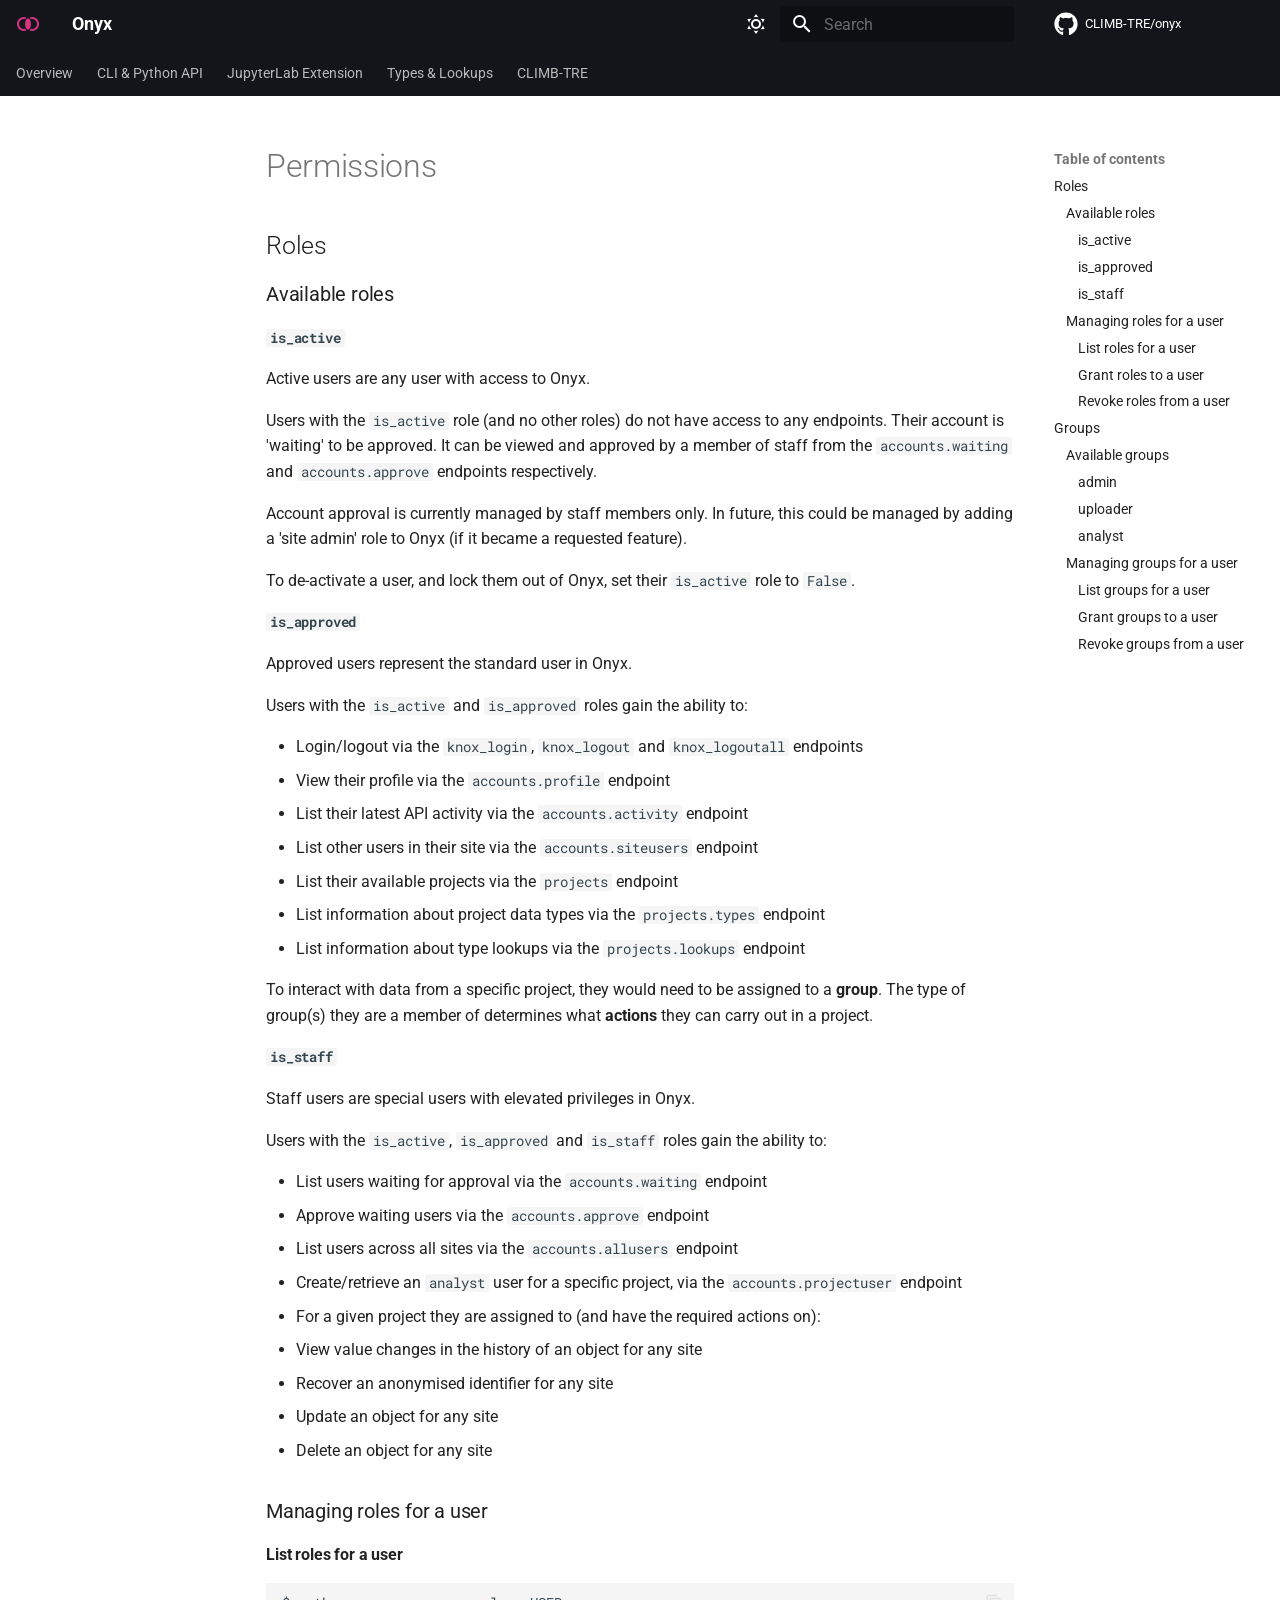
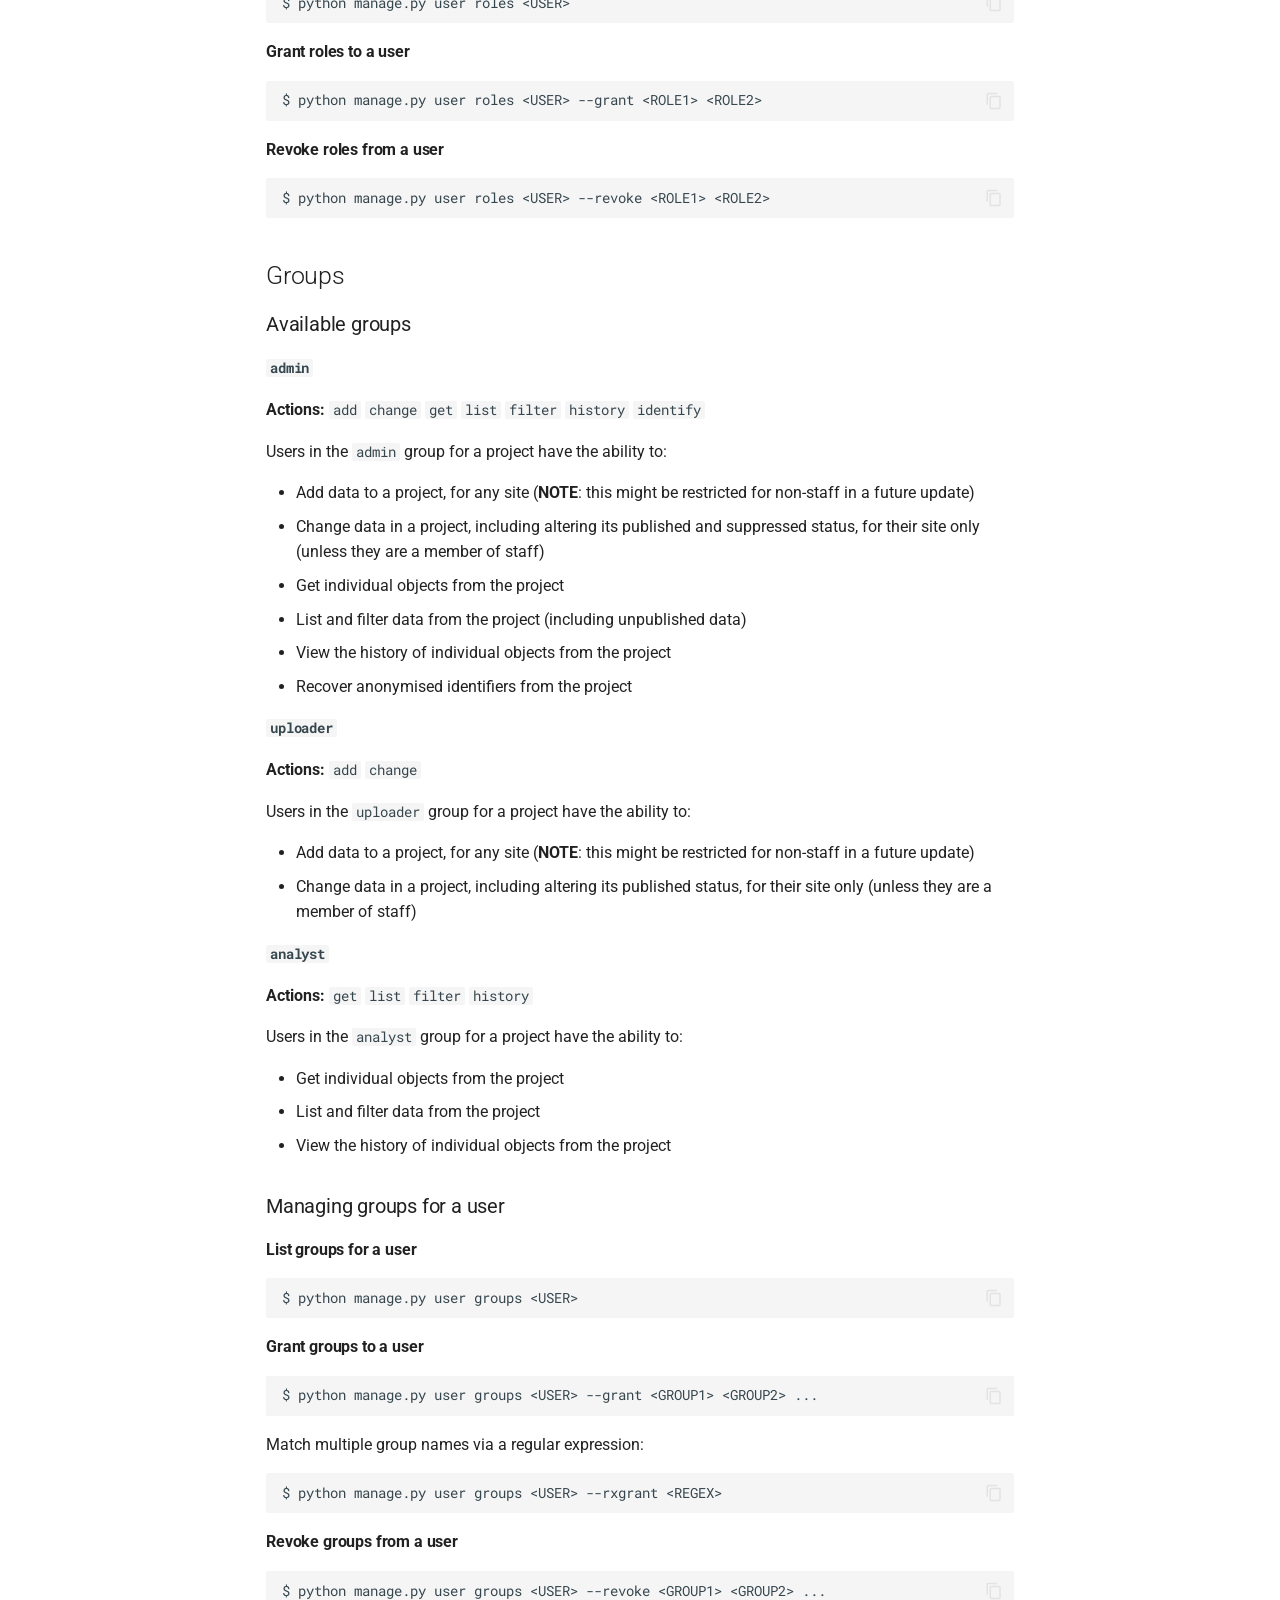
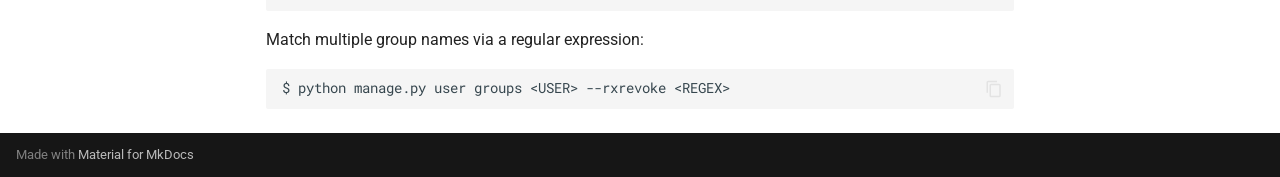
==== backend/permissions/index.html @ cc1f4f0b "Deployed 941fa69 with MkDocs version: 1.6.1" ====
<!doctype html>
<html lang="en" class="no-js">
  <head>
    
      <meta charset="utf-8">
      <meta name="viewport" content="width=device-width,initial-scale=1">
      
      
        <meta name="author" content="CLIMB-TRE">
      
      
        <link rel="canonical" href="https://climb-tre.github.io/onyx/backend/permissions/">
      
      
      
      
      <link rel="icon" href="../../assets/logo.svg">
      <meta name="generator" content="mkdocs-1.6.1, mkdocs-material-9.6.17">
    
    
      
        <title>Permissions - Onyx</title>
      
    
    
      <link rel="stylesheet" href="../../assets/stylesheets/main.7e37652d.min.css">
      
        
        <link rel="stylesheet" href="../../assets/stylesheets/palette.06af60db.min.css">
      
      


    
    
      
    
    
      
        
        
        <link rel="preconnect" href="https://fonts.gstatic.com" crossorigin>
        <link rel="stylesheet" href="https://fonts.googleapis.com/css?family=Roboto:300,300i,400,400i,700,700i%7CRoboto+Mono:400,400i,700,700i&display=fallback">
        <style>:root{--md-text-font:"Roboto";--md-code-font:"Roboto Mono"}</style>
      
    
    
      <link rel="stylesheet" href="../../stylesheets/extra.css">
    
    <script>__md_scope=new URL("../..",location),__md_hash=e=>[...e].reduce(((e,_)=>(e<<5)-e+_.charCodeAt(0)),0),__md_get=(e,_=localStorage,t=__md_scope)=>JSON.parse(_.getItem(t.pathname+"."+e)),__md_set=(e,_,t=localStorage,a=__md_scope)=>{try{t.setItem(a.pathname+"."+e,JSON.stringify(_))}catch(e){}}</script>
    
      

    
    
    
  </head>
  
  
    
    
      
    
    
    
    
    <body dir="ltr" data-md-color-scheme="default" data-md-color-primary="black" data-md-color-accent="custom">
  
    
    <input class="md-toggle" data-md-toggle="drawer" type="checkbox" id="__drawer" autocomplete="off">
    <input class="md-toggle" data-md-toggle="search" type="checkbox" id="__search" autocomplete="off">
    <label class="md-overlay" for="__drawer"></label>
    <div data-md-component="skip">
      
        
        <a href="#permissions" class="md-skip">
          Skip to content
        </a>
      
    </div>
    <div data-md-component="announce">
      
    </div>
    
    
      

<header class="md-header" data-md-component="header">
  <nav class="md-header__inner md-grid" aria-label="Header">
    <a href="../.." title="Onyx" class="md-header__button md-logo" aria-label="Onyx" data-md-component="logo">
      
  <img src="../../assets/logo.svg" alt="logo">

    </a>
    <label class="md-header__button md-icon" for="__drawer">
      
      <svg xmlns="http://www.w3.org/2000/svg" viewBox="0 0 24 24"><path d="M3 6h18v2H3zm0 5h18v2H3zm0 5h18v2H3z"/></svg>
    </label>
    <div class="md-header__title" data-md-component="header-title">
      <div class="md-header__ellipsis">
        <div class="md-header__topic">
          <span class="md-ellipsis">
            Onyx
          </span>
        </div>
        <div class="md-header__topic" data-md-component="header-topic">
          <span class="md-ellipsis">
            
              Permissions
            
          </span>
        </div>
      </div>
    </div>
    
      
        <form class="md-header__option" data-md-component="palette">
  
    
    
    
    <input class="md-option" data-md-color-media="(prefers-color-scheme: light)" data-md-color-scheme="default" data-md-color-primary="black" data-md-color-accent="custom"  aria-label="Switch to dark mode"  type="radio" name="__palette" id="__palette_0">
    
      <label class="md-header__button md-icon" title="Switch to dark mode" for="__palette_1" hidden>
        <svg xmlns="http://www.w3.org/2000/svg" viewBox="0 0 24 24"><path d="M12 7a5 5 0 0 1 5 5 5 5 0 0 1-5 5 5 5 0 0 1-5-5 5 5 0 0 1 5-5m0 2a3 3 0 0 0-3 3 3 3 0 0 0 3 3 3 3 0 0 0 3-3 3 3 0 0 0-3-3m0-7 2.39 3.42C13.65 5.15 12.84 5 12 5s-1.65.15-2.39.42zM3.34 7l4.16-.35A7.2 7.2 0 0 0 5.94 8.5c-.44.74-.69 1.5-.83 2.29zm.02 10 1.76-3.77a7.131 7.131 0 0 0 2.38 4.14zM20.65 7l-1.77 3.79a7.02 7.02 0 0 0-2.38-4.15zm-.01 10-4.14.36c.59-.51 1.12-1.14 1.54-1.86.42-.73.69-1.5.83-2.29zM12 22l-2.41-3.44c.74.27 1.55.44 2.41.44.82 0 1.63-.17 2.37-.44z"/></svg>
      </label>
    
  
    
    
    
    <input class="md-option" data-md-color-media="(prefers-color-scheme: dark)" data-md-color-scheme="slate" data-md-color-primary="black" data-md-color-accent="custom"  aria-label="Switch to light mode"  type="radio" name="__palette" id="__palette_1">
    
      <label class="md-header__button md-icon" title="Switch to light mode" for="__palette_0" hidden>
        <svg xmlns="http://www.w3.org/2000/svg" viewBox="0 0 24 24"><path d="m17.75 4.09-2.53 1.94.91 3.06-2.63-1.81-2.63 1.81.91-3.06-2.53-1.94L12.44 4l1.06-3 1.06 3zm3.5 6.91-1.64 1.25.59 1.98-1.7-1.17-1.7 1.17.59-1.98L15.75 11l2.06-.05L18.5 9l.69 1.95zm-2.28 4.95c.83-.08 1.72 1.1 1.19 1.85-.32.45-.66.87-1.08 1.27C15.17 23 8.84 23 4.94 19.07c-3.91-3.9-3.91-10.24 0-14.14.4-.4.82-.76 1.27-1.08.75-.53 1.93.36 1.85 1.19-.27 2.86.69 5.83 2.89 8.02a9.96 9.96 0 0 0 8.02 2.89m-1.64 2.02a12.08 12.08 0 0 1-7.8-3.47c-2.17-2.19-3.33-5-3.49-7.82-2.81 3.14-2.7 7.96.31 10.98 3.02 3.01 7.84 3.12 10.98.31"/></svg>
      </label>
    
  
</form>
      
    
    
      <script>var palette=__md_get("__palette");if(palette&&palette.color){if("(prefers-color-scheme)"===palette.color.media){var media=matchMedia("(prefers-color-scheme: light)"),input=document.querySelector(media.matches?"[data-md-color-media='(prefers-color-scheme: light)']":"[data-md-color-media='(prefers-color-scheme: dark)']");palette.color.media=input.getAttribute("data-md-color-media"),palette.color.scheme=input.getAttribute("data-md-color-scheme"),palette.color.primary=input.getAttribute("data-md-color-primary"),palette.color.accent=input.getAttribute("data-md-color-accent")}for(var[key,value]of Object.entries(palette.color))document.body.setAttribute("data-md-color-"+key,value)}</script>
    
    
    
      
      
        <label class="md-header__button md-icon" for="__search">
          
          <svg xmlns="http://www.w3.org/2000/svg" viewBox="0 0 24 24"><path d="M9.5 3A6.5 6.5 0 0 1 16 9.5c0 1.61-.59 3.09-1.56 4.23l.27.27h.79l5 5-1.5 1.5-5-5v-.79l-.27-.27A6.52 6.52 0 0 1 9.5 16 6.5 6.5 0 0 1 3 9.5 6.5 6.5 0 0 1 9.5 3m0 2C7 5 5 7 5 9.5S7 14 9.5 14 14 12 14 9.5 12 5 9.5 5"/></svg>
        </label>
        <div class="md-search" data-md-component="search" role="dialog">
  <label class="md-search__overlay" for="__search"></label>
  <div class="md-search__inner" role="search">
    <form class="md-search__form" name="search">
      <input type="text" class="md-search__input" name="query" aria-label="Search" placeholder="Search" autocapitalize="off" autocorrect="off" autocomplete="off" spellcheck="false" data-md-component="search-query" required>
      <label class="md-search__icon md-icon" for="__search">
        
        <svg xmlns="http://www.w3.org/2000/svg" viewBox="0 0 24 24"><path d="M9.5 3A6.5 6.5 0 0 1 16 9.5c0 1.61-.59 3.09-1.56 4.23l.27.27h.79l5 5-1.5 1.5-5-5v-.79l-.27-.27A6.52 6.52 0 0 1 9.5 16 6.5 6.5 0 0 1 3 9.5 6.5 6.5 0 0 1 9.5 3m0 2C7 5 5 7 5 9.5S7 14 9.5 14 14 12 14 9.5 12 5 9.5 5"/></svg>
        
        <svg xmlns="http://www.w3.org/2000/svg" viewBox="0 0 24 24"><path d="M20 11v2H8l5.5 5.5-1.42 1.42L4.16 12l7.92-7.92L13.5 5.5 8 11z"/></svg>
      </label>
      <nav class="md-search__options" aria-label="Search">
        
        <button type="reset" class="md-search__icon md-icon" title="Clear" aria-label="Clear" tabindex="-1">
          
          <svg xmlns="http://www.w3.org/2000/svg" viewBox="0 0 24 24"><path d="M19 6.41 17.59 5 12 10.59 6.41 5 5 6.41 10.59 12 5 17.59 6.41 19 12 13.41 17.59 19 19 17.59 13.41 12z"/></svg>
        </button>
      </nav>
      
    </form>
    <div class="md-search__output">
      <div class="md-search__scrollwrap" tabindex="0" data-md-scrollfix>
        <div class="md-search-result" data-md-component="search-result">
          <div class="md-search-result__meta">
            Initializing search
          </div>
          <ol class="md-search-result__list" role="presentation"></ol>
        </div>
      </div>
    </div>
  </div>
</div>
      
    
    
      <div class="md-header__source">
        <a href="https://github.com/CLIMB-TRE/onyx/" title="Go to repository" class="md-source" data-md-component="source">
  <div class="md-source__icon md-icon">
    
    <svg xmlns="http://www.w3.org/2000/svg" viewBox="0 0 512 512"><!--! Font Awesome Free 7.0.0 by @fontawesome - https://fontawesome.com License - https://fontawesome.com/license/free (Icons: CC BY 4.0, Fonts: SIL OFL 1.1, Code: MIT License) Copyright 2025 Fonticons, Inc.--><path fill="currentColor" d="M173.9 397.4c0 2-2.3 3.6-5.2 3.6-3.3.3-5.6-1.3-5.6-3.6 0-2 2.3-3.6 5.2-3.6 3-.3 5.6 1.3 5.6 3.6m-31.1-4.5c-.7 2 1.3 4.3 4.3 4.9 2.6 1 5.6 0 6.2-2s-1.3-4.3-4.3-5.2c-2.6-.7-5.5.3-6.2 2.3m44.2-1.7c-2.9.7-4.9 2.6-4.6 4.9.3 2 2.9 3.3 5.9 2.6 2.9-.7 4.9-2.6 4.6-4.6-.3-1.9-3-3.2-5.9-2.9M252.8 8C114.1 8 8 113.3 8 252c0 110.9 69.8 205.8 169.5 239.2 12.8 2.3 17.3-5.6 17.3-12.1 0-6.2-.3-40.4-.3-61.4 0 0-70 15-84.7-29.8 0 0-11.4-29.1-27.8-36.6 0 0-22.9-15.7 1.6-15.4 0 0 24.9 2 38.6 25.8 21.9 38.6 58.6 27.5 72.9 20.9 2.3-16 8.8-27.1 16-33.7-55.9-6.2-112.3-14.3-112.3-110.5 0-27.5 7.6-41.3 23.6-58.9-2.6-6.5-11.1-33.3 2.6-67.9 20.9-6.5 69 27 69 27 20-5.6 41.5-8.5 62.8-8.5s42.8 2.9 62.8 8.5c0 0 48.1-33.6 69-27 13.7 34.7 5.2 61.4 2.6 67.9 16 17.7 25.8 31.5 25.8 58.9 0 96.5-58.9 104.2-114.8 110.5 9.2 7.9 17 22.9 17 46.4 0 33.7-.3 75.4-.3 83.6 0 6.5 4.6 14.4 17.3 12.1C436.2 457.8 504 362.9 504 252 504 113.3 391.5 8 252.8 8M105.2 352.9c-1.3 1-1 3.3.7 5.2 1.6 1.6 3.9 2.3 5.2 1 1.3-1 1-3.3-.7-5.2-1.6-1.6-3.9-2.3-5.2-1m-10.8-8.1c-.7 1.3.3 2.9 2.3 3.9 1.6 1 3.6.7 4.3-.7.7-1.3-.3-2.9-2.3-3.9-2-.6-3.6-.3-4.3.7m32.4 35.6c-1.6 1.3-1 4.3 1.3 6.2 2.3 2.3 5.2 2.6 6.5 1 1.3-1.3.7-4.3-1.3-6.2-2.2-2.3-5.2-2.6-6.5-1m-11.4-14.7c-1.6 1-1.6 3.6 0 5.9s4.3 3.3 5.6 2.3c1.6-1.3 1.6-3.9 0-6.2-1.4-2.3-4-3.3-5.6-2"/></svg>
  </div>
  <div class="md-source__repository">
    CLIMB-TRE/onyx
  </div>
</a>
      </div>
    
  </nav>
  
</header>
    
    <div class="md-container" data-md-component="container">
      
      
        
          
            
<nav class="md-tabs" aria-label="Tabs" data-md-component="tabs">
  <div class="md-grid">
    <ul class="md-tabs__list">
      
        
  
  
  
  
    <li class="md-tabs__item">
      <a href="../.." class="md-tabs__link">
        
  
  
    
  
  Overview

      </a>
    </li>
  

      
        
  
  
  
  
    <li class="md-tabs__item">
      <a href="https://climb-tre.github.io/onyx-client/" class="md-tabs__link">
        
  
  
    
  
  CLI & Python API

      </a>
    </li>
  

      
        
  
  
  
  
    <li class="md-tabs__item">
      <a href="https://climb-tre.github.io/onyx-extension/" class="md-tabs__link">
        
  
  
    
  
  JupyterLab Extension

      </a>
    </li>
  

      
        
  
  
  
  
    
    
      <li class="md-tabs__item">
        <a href="../../fields/types/" class="md-tabs__link">
          
  
  
  Types & Lookups

        </a>
      </li>
    
  

      
        
  
  
  
  
    <li class="md-tabs__item">
      <a href="https://climb-tre.github.io" class="md-tabs__link">
        
  
  
    
  
  CLIMB-TRE

      </a>
    </li>
  

      
    </ul>
  </div>
</nav>
          
        
      
      <main class="md-main" data-md-component="main">
        <div class="md-main__inner md-grid">
          
            
              
              <div class="md-sidebar md-sidebar--primary" data-md-component="sidebar" data-md-type="navigation" >
                <div class="md-sidebar__scrollwrap">
                  <div class="md-sidebar__inner">
                    


  


<nav class="md-nav md-nav--primary md-nav--lifted" aria-label="Navigation" data-md-level="0">
  <label class="md-nav__title" for="__drawer">
    <a href="../.." title="Onyx" class="md-nav__button md-logo" aria-label="Onyx" data-md-component="logo">
      
  <img src="../../assets/logo.svg" alt="logo">

    </a>
    Onyx
  </label>
  
    <div class="md-nav__source">
      <a href="https://github.com/CLIMB-TRE/onyx/" title="Go to repository" class="md-source" data-md-component="source">
  <div class="md-source__icon md-icon">
    
    <svg xmlns="http://www.w3.org/2000/svg" viewBox="0 0 512 512"><!--! Font Awesome Free 7.0.0 by @fontawesome - https://fontawesome.com License - https://fontawesome.com/license/free (Icons: CC BY 4.0, Fonts: SIL OFL 1.1, Code: MIT License) Copyright 2025 Fonticons, Inc.--><path fill="currentColor" d="M173.9 397.4c0 2-2.3 3.6-5.2 3.6-3.3.3-5.6-1.3-5.6-3.6 0-2 2.3-3.6 5.2-3.6 3-.3 5.6 1.3 5.6 3.6m-31.1-4.5c-.7 2 1.3 4.3 4.3 4.9 2.6 1 5.6 0 6.2-2s-1.3-4.3-4.3-5.2c-2.6-.7-5.5.3-6.2 2.3m44.2-1.7c-2.9.7-4.9 2.6-4.6 4.9.3 2 2.9 3.3 5.9 2.6 2.9-.7 4.9-2.6 4.6-4.6-.3-1.9-3-3.2-5.9-2.9M252.8 8C114.1 8 8 113.3 8 252c0 110.9 69.8 205.8 169.5 239.2 12.8 2.3 17.3-5.6 17.3-12.1 0-6.2-.3-40.4-.3-61.4 0 0-70 15-84.7-29.8 0 0-11.4-29.1-27.8-36.6 0 0-22.9-15.7 1.6-15.4 0 0 24.9 2 38.6 25.8 21.9 38.6 58.6 27.5 72.9 20.9 2.3-16 8.8-27.1 16-33.7-55.9-6.2-112.3-14.3-112.3-110.5 0-27.5 7.6-41.3 23.6-58.9-2.6-6.5-11.1-33.3 2.6-67.9 20.9-6.5 69 27 69 27 20-5.6 41.5-8.5 62.8-8.5s42.8 2.9 62.8 8.5c0 0 48.1-33.6 69-27 13.7 34.7 5.2 61.4 2.6 67.9 16 17.7 25.8 31.5 25.8 58.9 0 96.5-58.9 104.2-114.8 110.5 9.2 7.9 17 22.9 17 46.4 0 33.7-.3 75.4-.3 83.6 0 6.5 4.6 14.4 17.3 12.1C436.2 457.8 504 362.9 504 252 504 113.3 391.5 8 252.8 8M105.2 352.9c-1.3 1-1 3.3.7 5.2 1.6 1.6 3.9 2.3 5.2 1 1.3-1 1-3.3-.7-5.2-1.6-1.6-3.9-2.3-5.2-1m-10.8-8.1c-.7 1.3.3 2.9 2.3 3.9 1.6 1 3.6.7 4.3-.7.7-1.3-.3-2.9-2.3-3.9-2-.6-3.6-.3-4.3.7m32.4 35.6c-1.6 1.3-1 4.3 1.3 6.2 2.3 2.3 5.2 2.6 6.5 1 1.3-1.3.7-4.3-1.3-6.2-2.2-2.3-5.2-2.6-6.5-1m-11.4-14.7c-1.6 1-1.6 3.6 0 5.9s4.3 3.3 5.6 2.3c1.6-1.3 1.6-3.9 0-6.2-1.4-2.3-4-3.3-5.6-2"/></svg>
  </div>
  <div class="md-source__repository">
    CLIMB-TRE/onyx
  </div>
</a>
    </div>
  
  <ul class="md-nav__list" data-md-scrollfix>
    
      
      
  
  
  
  
    <li class="md-nav__item">
      <a href="../.." class="md-nav__link">
        
  
  
  <span class="md-ellipsis">
    Overview
    
  </span>
  

      </a>
    </li>
  

    
      
      
  
  
  
  
    <li class="md-nav__item">
      <a href="https://climb-tre.github.io/onyx-client/" class="md-nav__link">
        
  
  
  <span class="md-ellipsis">
    CLI & Python API
    
  </span>
  

      </a>
    </li>
  

    
      
      
  
  
  
  
    <li class="md-nav__item">
      <a href="https://climb-tre.github.io/onyx-extension/" class="md-nav__link">
        
  
  
  <span class="md-ellipsis">
    JupyterLab Extension
    
  </span>
  

      </a>
    </li>
  

    
      
      
  
  
  
  
    
    
    
    
      
      
        
      
    
    
    <li class="md-nav__item md-nav__item--nested">
      
        
        
        <input class="md-nav__toggle md-toggle " type="checkbox" id="__nav_4" >
        
          
          <label class="md-nav__link" for="__nav_4" id="__nav_4_label" tabindex="0">
            
  
  
  <span class="md-ellipsis">
    Types & Lookups
    
  </span>
  

            <span class="md-nav__icon md-icon"></span>
          </label>
        
        <nav class="md-nav" data-md-level="1" aria-labelledby="__nav_4_label" aria-expanded="false">
          <label class="md-nav__title" for="__nav_4">
            <span class="md-nav__icon md-icon"></span>
            Types & Lookups
          </label>
          <ul class="md-nav__list" data-md-scrollfix>
            
              
                
  
  
  
  
    <li class="md-nav__item">
      <a href="../../fields/types/" class="md-nav__link">
        
  
  
  <span class="md-ellipsis">
    Types
    
  </span>
  

      </a>
    </li>
  

              
            
              
                
  
  
  
  
    <li class="md-nav__item">
      <a href="../../fields/lookups/" class="md-nav__link">
        
  
  
  <span class="md-ellipsis">
    Lookups
    
  </span>
  

      </a>
    </li>
  

              
            
          </ul>
        </nav>
      
    </li>
  

    
      
      
  
  
  
  
    <li class="md-nav__item">
      <a href="https://climb-tre.github.io" class="md-nav__link">
        
  
  
  <span class="md-ellipsis">
    CLIMB-TRE
    
  </span>
  

      </a>
    </li>
  

    
  </ul>
</nav>
                  </div>
                </div>
              </div>
            
            
              
              <div class="md-sidebar md-sidebar--secondary" data-md-component="sidebar" data-md-type="toc" >
                <div class="md-sidebar__scrollwrap">
                  <div class="md-sidebar__inner">
                    

<nav class="md-nav md-nav--secondary" aria-label="Table of contents">
  
  
  
    
  
  
    <label class="md-nav__title" for="__toc">
      <span class="md-nav__icon md-icon"></span>
      Table of contents
    </label>
    <ul class="md-nav__list" data-md-component="toc" data-md-scrollfix>
      
        <li class="md-nav__item">
  <a href="#roles" class="md-nav__link">
    <span class="md-ellipsis">
      Roles
    </span>
  </a>
  
    <nav class="md-nav" aria-label="Roles">
      <ul class="md-nav__list">
        
          <li class="md-nav__item">
  <a href="#available-roles" class="md-nav__link">
    <span class="md-ellipsis">
      Available roles
    </span>
  </a>
  
    <nav class="md-nav" aria-label="Available roles">
      <ul class="md-nav__list">
        
          <li class="md-nav__item">
  <a href="#is_active" class="md-nav__link">
    <span class="md-ellipsis">
      is_active
    </span>
  </a>
  
</li>
        
          <li class="md-nav__item">
  <a href="#is_approved" class="md-nav__link">
    <span class="md-ellipsis">
      is_approved
    </span>
  </a>
  
</li>
        
          <li class="md-nav__item">
  <a href="#is_staff" class="md-nav__link">
    <span class="md-ellipsis">
      is_staff
    </span>
  </a>
  
</li>
        
      </ul>
    </nav>
  
</li>
        
          <li class="md-nav__item">
  <a href="#managing-roles-for-a-user" class="md-nav__link">
    <span class="md-ellipsis">
      Managing roles for a user
    </span>
  </a>
  
    <nav class="md-nav" aria-label="Managing roles for a user">
      <ul class="md-nav__list">
        
          <li class="md-nav__item">
  <a href="#list-roles-for-a-user" class="md-nav__link">
    <span class="md-ellipsis">
      List roles for a user
    </span>
  </a>
  
</li>
        
          <li class="md-nav__item">
  <a href="#grant-roles-to-a-user" class="md-nav__link">
    <span class="md-ellipsis">
      Grant roles to a user
    </span>
  </a>
  
</li>
        
          <li class="md-nav__item">
  <a href="#revoke-roles-from-a-user" class="md-nav__link">
    <span class="md-ellipsis">
      Revoke roles from a user
    </span>
  </a>
  
</li>
        
      </ul>
    </nav>
  
</li>
        
      </ul>
    </nav>
  
</li>
      
        <li class="md-nav__item">
  <a href="#groups" class="md-nav__link">
    <span class="md-ellipsis">
      Groups
    </span>
  </a>
  
    <nav class="md-nav" aria-label="Groups">
      <ul class="md-nav__list">
        
          <li class="md-nav__item">
  <a href="#available-groups" class="md-nav__link">
    <span class="md-ellipsis">
      Available groups
    </span>
  </a>
  
    <nav class="md-nav" aria-label="Available groups">
      <ul class="md-nav__list">
        
          <li class="md-nav__item">
  <a href="#admin" class="md-nav__link">
    <span class="md-ellipsis">
      admin
    </span>
  </a>
  
</li>
        
          <li class="md-nav__item">
  <a href="#uploader" class="md-nav__link">
    <span class="md-ellipsis">
      uploader
    </span>
  </a>
  
</li>
        
          <li class="md-nav__item">
  <a href="#analyst" class="md-nav__link">
    <span class="md-ellipsis">
      analyst
    </span>
  </a>
  
</li>
        
      </ul>
    </nav>
  
</li>
        
          <li class="md-nav__item">
  <a href="#managing-groups-for-a-user" class="md-nav__link">
    <span class="md-ellipsis">
      Managing groups for a user
    </span>
  </a>
  
    <nav class="md-nav" aria-label="Managing groups for a user">
      <ul class="md-nav__list">
        
          <li class="md-nav__item">
  <a href="#list-groups-for-a-user" class="md-nav__link">
    <span class="md-ellipsis">
      List groups for a user
    </span>
  </a>
  
</li>
        
          <li class="md-nav__item">
  <a href="#grant-groups-to-a-user" class="md-nav__link">
    <span class="md-ellipsis">
      Grant groups to a user
    </span>
  </a>
  
</li>
        
          <li class="md-nav__item">
  <a href="#revoke-groups-from-a-user" class="md-nav__link">
    <span class="md-ellipsis">
      Revoke groups from a user
    </span>
  </a>
  
</li>
        
      </ul>
    </nav>
  
</li>
        
      </ul>
    </nav>
  
</li>
      
    </ul>
  
</nav>
                  </div>
                </div>
              </div>
            
          
          
            <div class="md-content" data-md-component="content">
              <article class="md-content__inner md-typeset">
                
                  


  
  


<h1 id="permissions">Permissions<a class="headerlink" href="#permissions" title="Permanent link">&para;</a></h1>
<h2 id="roles">Roles<a class="headerlink" href="#roles" title="Permanent link">&para;</a></h2>
<h3 id="available-roles">Available roles<a class="headerlink" href="#available-roles" title="Permanent link">&para;</a></h3>
<h4 id="is_active"><code>is_active</code><a class="headerlink" href="#is_active" title="Permanent link">&para;</a></h4>
<p>Active users are any user with access to Onyx.</p>
<p>Users with the <code>is_active</code> role (and no other roles) do not have access to any endpoints. Their account is 'waiting' to be approved. It can be viewed and approved by a member of staff from the <code>accounts.waiting</code> and <code>accounts.approve</code> endpoints respectively.</p>
<p>Account approval is currently managed by staff members only. In future, this could be managed by adding a 'site admin' role to Onyx (if it became a requested feature).</p>
<p>To de-activate a user, and lock them out of Onyx, set their <code>is_active</code> role to <code>False</code>.</p>
<h4 id="is_approved"><code>is_approved</code><a class="headerlink" href="#is_approved" title="Permanent link">&para;</a></h4>
<p>Approved users represent the standard user in Onyx.</p>
<p>Users with the <code>is_active</code> and <code>is_approved</code> roles gain the ability to:</p>
<ul>
<li>Login/logout via the <code>knox_login</code>, <code>knox_logout</code> and <code>knox_logoutall</code> endpoints</li>
<li>View their profile via the <code>accounts.profile</code> endpoint</li>
<li>List their latest API activity via the <code>accounts.activity</code> endpoint</li>
<li>List other users in their site via the <code>accounts.siteusers</code> endpoint</li>
<li>List their available projects via the <code>projects</code> endpoint</li>
<li>List information about project data types via the <code>projects.types</code> endpoint</li>
<li>List information about type lookups via the <code>projects.lookups</code> endpoint</li>
</ul>
<p>To interact with data from a specific project, they would need to be assigned to a <strong>group</strong>. The type of group(s) they are a member of determines what <strong>actions</strong> they can carry out in a project.</p>
<h4 id="is_staff"><code>is_staff</code><a class="headerlink" href="#is_staff" title="Permanent link">&para;</a></h4>
<p>Staff users are special users with elevated privileges in Onyx.</p>
<p>Users with the <code>is_active</code>, <code>is_approved</code> and <code>is_staff</code> roles gain the ability to:</p>
<ul>
<li>List users waiting for approval via the <code>accounts.waiting</code> endpoint</li>
<li>Approve waiting users via the <code>accounts.approve</code> endpoint</li>
<li>List users across all sites via the <code>accounts.allusers</code> endpoint</li>
<li>Create/retrieve an <code>analyst</code> user for a specific project, via the <code>accounts.projectuser</code> endpoint</li>
<li>For a given project they are assigned to (and have the required actions on):</li>
<li>View value changes in the history of an object for any site</li>
<li>Recover an anonymised identifier for any site</li>
<li>Update an object for any site</li>
<li>Delete an object for any site</li>
</ul>
<h3 id="managing-roles-for-a-user">Managing roles for a user<a class="headerlink" href="#managing-roles-for-a-user" title="Permanent link">&para;</a></h3>
<h4 id="list-roles-for-a-user">List roles for a user<a class="headerlink" href="#list-roles-for-a-user" title="Permanent link">&para;</a></h4>
<div class="language-text highlight"><pre><span></span><code><span id="__span-0-1"><a id="__codelineno-0-1" name="__codelineno-0-1" href="#__codelineno-0-1"></a>$ python manage.py user roles &lt;USER&gt;
</span></code></pre></div>
<h4 id="grant-roles-to-a-user">Grant roles to a user<a class="headerlink" href="#grant-roles-to-a-user" title="Permanent link">&para;</a></h4>
<div class="language-text highlight"><pre><span></span><code><span id="__span-1-1"><a id="__codelineno-1-1" name="__codelineno-1-1" href="#__codelineno-1-1"></a>$ python manage.py user roles &lt;USER&gt; --grant &lt;ROLE1&gt; &lt;ROLE2&gt;
</span></code></pre></div>
<h4 id="revoke-roles-from-a-user">Revoke roles from a user<a class="headerlink" href="#revoke-roles-from-a-user" title="Permanent link">&para;</a></h4>
<div class="language-text highlight"><pre><span></span><code><span id="__span-2-1"><a id="__codelineno-2-1" name="__codelineno-2-1" href="#__codelineno-2-1"></a>$ python manage.py user roles &lt;USER&gt; --revoke &lt;ROLE1&gt; &lt;ROLE2&gt;
</span></code></pre></div>
<h2 id="groups">Groups<a class="headerlink" href="#groups" title="Permanent link">&para;</a></h2>
<h3 id="available-groups">Available groups<a class="headerlink" href="#available-groups" title="Permanent link">&para;</a></h3>
<h4 id="admin"><code>admin</code><a class="headerlink" href="#admin" title="Permanent link">&para;</a></h4>
<p><strong>Actions:</strong> <code>add</code> <code>change</code> <code>get</code> <code>list</code> <code>filter</code> <code>history</code> <code>identify</code></p>
<p>Users in the <code>admin</code> group for a project have the ability to:</p>
<ul>
<li>Add data to a project, for any site (<strong>NOTE</strong>: this might be restricted for non-staff in a future update)</li>
<li>Change data in a project, including altering its published and suppressed status, for their site only (unless they are a member of staff)</li>
<li>Get individual objects from the project</li>
<li>List and filter data from the project (including unpublished data)</li>
<li>View the history of individual objects from the project</li>
<li>Recover anonymised identifiers from the project</li>
</ul>
<h4 id="uploader"><code>uploader</code><a class="headerlink" href="#uploader" title="Permanent link">&para;</a></h4>
<p><strong>Actions:</strong> <code>add</code> <code>change</code></p>
<p>Users in the <code>uploader</code> group for a project have the ability to:</p>
<ul>
<li>Add data to a project, for any site (<strong>NOTE</strong>: this might be restricted for non-staff in a future update)</li>
<li>Change data in a project, including altering its published status, for their site only (unless they are a member of staff)</li>
</ul>
<h4 id="analyst"><code>analyst</code><a class="headerlink" href="#analyst" title="Permanent link">&para;</a></h4>
<p><strong>Actions:</strong> <code>get</code> <code>list</code> <code>filter</code> <code>history</code></p>
<p>Users in the <code>analyst</code> group for a project have the ability to:</p>
<ul>
<li>Get individual objects from the project</li>
<li>List and filter data from the project</li>
<li>View the history of individual objects from the project</li>
</ul>
<h3 id="managing-groups-for-a-user">Managing groups for a user<a class="headerlink" href="#managing-groups-for-a-user" title="Permanent link">&para;</a></h3>
<h4 id="list-groups-for-a-user">List groups for a user<a class="headerlink" href="#list-groups-for-a-user" title="Permanent link">&para;</a></h4>
<div class="language-text highlight"><pre><span></span><code><span id="__span-3-1"><a id="__codelineno-3-1" name="__codelineno-3-1" href="#__codelineno-3-1"></a>$ python manage.py user groups &lt;USER&gt;
</span></code></pre></div>
<h4 id="grant-groups-to-a-user">Grant groups to a user<a class="headerlink" href="#grant-groups-to-a-user" title="Permanent link">&para;</a></h4>
<div class="language-text highlight"><pre><span></span><code><span id="__span-4-1"><a id="__codelineno-4-1" name="__codelineno-4-1" href="#__codelineno-4-1"></a>$ python manage.py user groups &lt;USER&gt; --grant &lt;GROUP1&gt; &lt;GROUP2&gt; ...
</span></code></pre></div>
<p>Match multiple group names via a regular expression:</p>
<div class="language-text highlight"><pre><span></span><code><span id="__span-5-1"><a id="__codelineno-5-1" name="__codelineno-5-1" href="#__codelineno-5-1"></a>$ python manage.py user groups &lt;USER&gt; --rxgrant &lt;REGEX&gt;
</span></code></pre></div>
<h4 id="revoke-groups-from-a-user">Revoke groups from a user<a class="headerlink" href="#revoke-groups-from-a-user" title="Permanent link">&para;</a></h4>
<div class="language-text highlight"><pre><span></span><code><span id="__span-6-1"><a id="__codelineno-6-1" name="__codelineno-6-1" href="#__codelineno-6-1"></a>$ python manage.py user groups &lt;USER&gt; --revoke &lt;GROUP1&gt; &lt;GROUP2&gt; ...
</span></code></pre></div>
<p>Match multiple group names via a regular expression:</p>
<div class="language-text highlight"><pre><span></span><code><span id="__span-7-1"><a id="__codelineno-7-1" name="__codelineno-7-1" href="#__codelineno-7-1"></a>$ python manage.py user groups &lt;USER&gt; --rxrevoke &lt;REGEX&gt;
</span></code></pre></div>












                
              </article>
            </div>
          
          
<script>var target=document.getElementById(location.hash.slice(1));target&&target.name&&(target.checked=target.name.startsWith("__tabbed_"))</script>
        </div>
        
          <button type="button" class="md-top md-icon" data-md-component="top" hidden>
  
  <svg xmlns="http://www.w3.org/2000/svg" viewBox="0 0 24 24"><path d="M13 20h-2V8l-5.5 5.5-1.42-1.42L12 4.16l7.92 7.92-1.42 1.42L13 8z"/></svg>
  Back to top
</button>
        
      </main>
      
        <footer class="md-footer">
  
    
  
  <div class="md-footer-meta md-typeset">
    <div class="md-footer-meta__inner md-grid">
      <div class="md-copyright">
  
  
    Made with
    <a href="https://squidfunk.github.io/mkdocs-material/" target="_blank" rel="noopener">
      Material for MkDocs
    </a>
  
</div>
      
    </div>
  </div>
</footer>
      
    </div>
    <div class="md-dialog" data-md-component="dialog">
      <div class="md-dialog__inner md-typeset"></div>
    </div>
    
    
    
      
      <script id="__config" type="application/json">{"base": "../..", "features": ["navigation.tabs", "navigation.top", "navigation.sections", "navigation.footer", "content.code.copy"], "search": "../../assets/javascripts/workers/search.973d3a69.min.js", "tags": null, "translations": {"clipboard.copied": "Copied to clipboard", "clipboard.copy": "Copy to clipboard", "search.result.more.one": "1 more on this page", "search.result.more.other": "# more on this page", "search.result.none": "No matching documents", "search.result.one": "1 matching document", "search.result.other": "# matching documents", "search.result.placeholder": "Type to start searching", "search.result.term.missing": "Missing", "select.version": "Select version"}, "version": null}</script>
    
    
      <script src="../../assets/javascripts/bundle.92b07e13.min.js"></script>
      
    
  </body>
</html>
---- assets/stylesheets/main.7e37652d.min.css ----
@charset "UTF-8";html{-webkit-text-size-adjust:none;-moz-text-size-adjust:none;text-size-adjust:none;box-sizing:border-box}*,:after,:before{box-sizing:inherit}@media (prefers-reduced-motion){*,:after,:before{transition:none!important}}body{margin:0}a,button,input,label{-webkit-tap-highlight-color:transparent}a{color:inherit;text-decoration:none}hr{border:0;box-sizing:initial;display:block;height:.05rem;overflow:visible;padding:0}small{font-size:80%}sub,sup{line-height:1em}img{border-style:none}table{border-collapse:initial;border-spacing:0}td,th{font-weight:400;vertical-align:top}button{background:#0000;border:0;font-family:inherit;font-size:inherit;margin:0;padding:0}input{border:0;outline:none}:root{--md-primary-fg-color:#4051b5;--md-primary-fg-color--light:#5d6cc0;--md-primary-fg-color--dark:#303fa1;--md-primary-bg-color:#fff;--md-primary-bg-color--light:#ffffffb3;--md-accent-fg-color:#526cfe;--md-accent-fg-color--transparent:#526cfe1a;--md-accent-bg-color:#fff;--md-accent-bg-color--light:#ffffffb3}[data-md-color-scheme=default]{color-scheme:light}[data-md-color-scheme=default] img[src$="#gh-dark-mode-only"],[data-md-color-scheme=default] img[src$="#only-dark"]{display:none}:root,[data-md-color-scheme=default]{--md-hue:225deg;--md-default-fg-color:#000000de;--md-default-fg-color--light:#0000008a;--md-default-fg-color--lighter:#00000052;--md-default-fg-color--lightest:#00000012;--md-default-bg-color:#fff;--md-default-bg-color--light:#ffffffb3;--md-default-bg-color--lighter:#ffffff4d;--md-default-bg-color--lightest:#ffffff1f;--md-code-fg-color:#36464e;--md-code-bg-color:#f5f5f5;--md-code-hl-color:#4287ff;--md-code-hl-color--light:#4287ff1a;--md-code-hl-number-color:#d52a2a;--md-code-hl-special-color:#db1457;--md-code-hl-function-color:#a846b9;--md-code-hl-constant-color:#6e59d9;--md-code-hl-keyword-color:#3f6ec6;--md-code-hl-string-color:#1c7d4d;--md-code-hl-name-color:var(--md-code-fg-color);--md-code-hl-operator-color:var(--md-default-fg-color--light);--md-code-hl-punctuation-color:var(--md-default-fg-color--light);--md-code-hl-comment-color:var(--md-default-fg-color--light);--md-code-hl-generic-color:var(--md-default-fg-color--light);--md-code-hl-variable-color:var(--md-default-fg-color--light);--md-typeset-color:var(--md-default-fg-color);--md-typeset-a-color:var(--md-primary-fg-color);--md-typeset-del-color:#f5503d26;--md-typeset-ins-color:#0bd57026;--md-typeset-kbd-color:#fafafa;--md-typeset-kbd-accent-color:#fff;--md-typeset-kbd-border-color:#b8b8b8;--md-typeset-mark-color:#ffff0080;--md-typeset-table-color:#0000001f;--md-typeset-table-color--light:rgba(0,0,0,.035);--md-admonition-fg-color:var(--md-default-fg-color);--md-admonition-bg-color:var(--md-default-bg-color);--md-warning-fg-color:#000000de;--md-warning-bg-color:#ff9;--md-footer-fg-color:#fff;--md-footer-fg-color--light:#ffffffb3;--md-footer-fg-color--lighter:#ffffff73;--md-footer-bg-color:#000000de;--md-footer-bg-color--dark:#00000052;--md-shadow-z1:0 0.2rem 0.5rem #0000000d,0 0 0.05rem #0000001a;--md-shadow-z2:0 0.2rem 0.5rem #0000001a,0 0 0.05rem #00000040;--md-shadow-z3:0 0.2rem 0.5rem #0003,0 0 0.05rem #00000059}.md-icon svg{fill:currentcolor;display:block;height:1.2rem;width:1.2rem}body{-webkit-font-smoothing:antialiased;-moz-osx-font-smoothing:grayscale;--md-text-font-family:var(--md-text-font,_),-apple-system,BlinkMacSystemFont,Helvetica,Arial,sans-serif;--md-code-font-family:var(--md-code-font,_),SFMono-Regular,Consolas,Menlo,monospace}aside,body,input{font-feature-settings:"kern","liga";color:var(--md-typeset-color);font-family:var(--md-text-font-family)}code,kbd,pre{font-feature-settings:"kern";font-family:var(--md-code-font-family)}:root{--md-typeset-table-sort-icon:url('data:image/svg+xml;charset=utf-8,<svg xmlns="http://www.w3.org/2000/svg" viewBox="0 0 24 24"><path d="m18 21-4-4h3V7h-3l4-4 4 4h-3v10h3M2 19v-2h10v2M2 13v-2h7v2M2 7V5h4v2z"/></svg>');--md-typeset-table-sort-icon--asc:url('data:image/svg+xml;charset=utf-8,<svg xmlns="http://www.w3.org/2000/svg" viewBox="0 0 24 24"><path d="M19 17h3l-4 4-4-4h3V3h2M2 17h10v2H2M6 5v2H2V5m0 6h7v2H2z"/></svg>');--md-typeset-table-sort-icon--desc:url('data:image/svg+xml;charset=utf-8,<svg xmlns="http://www.w3.org/2000/svg" viewBox="0 0 24 24"><path d="M19 7h3l-4-4-4 4h3v14h2M2 17h10v2H2M6 5v2H2V5m0 6h7v2H2z"/></svg>')}.md-typeset{-webkit-print-color-adjust:exact;color-adjust:exact;font-size:.8rem;line-height:1.6;overflow-wrap:break-word}@media print{.md-typeset{font-size:.68rem}}.md-typeset blockquote,.md-typeset dl,.md-typeset figure,.md-typeset ol,.md-typeset pre,.md-typeset ul{margin-bottom:1em;margin-top:1em}.md-typeset h1{color:var(--md-default-fg-color--light);font-size:2em;line-height:1.3;margin:0 0 1.25em}.md-typeset h1,.md-typeset h2{font-weight:300;letter-spacing:-.01em}.md-typeset h2{font-size:1.5625em;line-height:1.4;margin:1.6em 0 .64em}.md-typeset h3{font-size:1.25em;font-weight:400;letter-spacing:-.01em;line-height:1.5;margin:1.6em 0 .8em}.md-typeset h2+h3{margin-top:.8em}.md-typeset h4{font-weight:700;letter-spacing:-.01em;margin:1em 0}.md-typeset h5,.md-typeset h6{color:var(--md-default-fg-color--light);font-size:.8em;font-weight:700;letter-spacing:-.01em;margin:1.25em 0}.md-typeset h5{text-transform:uppercase}.md-typeset h5 code{text-transform:none}.md-typeset hr{border-bottom:.05rem solid var(--md-default-fg-color--lightest);display:flow-root;margin:1.5em 0}.md-typeset a{color:var(--md-typeset-a-color);word-break:break-word}.md-typeset a,.md-typeset a:before{transition:color 125ms}.md-typeset a:focus,.md-typeset a:hover{color:var(--md-accent-fg-color)}.md-typeset a:focus code,.md-typeset a:hover code{background-color:var(--md-accent-fg-color--transparent)}.md-typeset a code{color:currentcolor;transition:background-color 125ms}.md-typeset a.focus-visible{outline-color:var(--md-accent-fg-color);outline-offset:.2rem}.md-typeset code,.md-typeset kbd,.md-typeset pre{color:var(--md-code-fg-color);direction:ltr;font-variant-ligatures:none}@media print{.md-typeset code,.md-typeset kbd,.md-typeset pre{white-space:pre-wrap}}.md-typeset code{background-color:var(--md-code-bg-color);border-radius:.1rem;-webkit-box-decoration-break:clone;box-decoration-break:clone;font-size:.85em;padding:0 .2941176471em;word-break:break-word}.md-typeset code:not(.focus-visible){-webkit-tap-highlight-color:transparent;outline:none}.md-typeset pre{display:flow-root;line-height:1.4;position:relative}.md-typeset pre>code{-webkit-box-decoration-break:slice;box-decoration-break:slice;box-shadow:none;display:block;margin:0;outline-color:var(--md-accent-fg-color);overflow:auto;padding:.7720588235em 1.1764705882em;scrollbar-color:var(--md-default-fg-color--lighter) #0000;scrollbar-width:thin;touch-action:auto;word-break:normal}.md-typeset pre>code:hover{scrollbar-color:var(--md-accent-fg-color) #0000}.md-typeset pre>code::-webkit-scrollbar{height:.2rem;width:.2rem}.md-typeset pre>code::-webkit-scrollbar-thumb{background-color:var(--md-default-fg-color--lighter)}.md-typeset pre>code::-webkit-scrollbar-thumb:hover{background-color:var(--md-accent-fg-color)}.md-typeset kbd{background-color:var(--md-typeset-kbd-color);border-radius:.1rem;box-shadow:0 .1rem 0 .05rem var(--md-typeset-kbd-border-color),0 .1rem 0 var(--md-typeset-kbd-border-color),0 -.1rem .2rem var(--md-typeset-kbd-accent-color) inset;color:var(--md-default-fg-color);display:inline-block;font-size:.75em;padding:0 .6666666667em;vertical-align:text-top;word-break:break-word}.md-typeset mark{background-color:var(--md-typeset-mark-color);-webkit-box-decoration-break:clone;box-decoration-break:clone;color:inherit;word-break:break-word}.md-typeset abbr{border-bottom:.05rem dotted var(--md-default-fg-color--light);cursor:help;text-decoration:none}.md-typeset small{opacity:.75}[dir=ltr] .md-typeset sub,[dir=ltr] .md-typeset sup{margin-left:.078125em}[dir=rtl] .md-typeset sub,[dir=rtl] .md-typeset sup{margin-right:.078125em}[dir=ltr] .md-typeset blockquote{padding-left:.6rem}[dir=rtl] .md-typeset blockquote{padding-right:.6rem}[dir=ltr] .md-typeset blockquote{border-left:.2rem solid var(--md-default-fg-color--lighter)}[dir=rtl] .md-typeset blockquote{border-right:.2rem solid var(--md-default-fg-color--lighter)}.md-typeset blockquote{color:var(--md-default-fg-color--light);margin-left:0;margin-right:0}.md-typeset ul{list-style-type:disc}.md-typeset ul[type]{list-style-type:revert-layer}[dir=ltr] .md-typeset ol,[dir=ltr] .md-typeset ul{margin-left:.625em}[dir=rtl] .md-typeset ol,[dir=rtl] .md-typeset ul{margin-right:.625em}.md-typeset ol,.md-typeset ul{padding:0}.md-typeset ol:not([hidden]),.md-typeset ul:not([hidden]){display:flow-root}.md-typeset ol ol,.md-typeset ul ol{list-style-type:lower-alpha}.md-typeset ol ol ol,.md-typeset ul ol ol{list-style-type:lower-roman}.md-typeset ol ol ol ol,.md-typeset ul ol ol ol{list-style-type:upper-alpha}.md-typeset ol ol ol ol ol,.md-typeset ul ol ol ol ol{list-style-type:upper-roman}.md-typeset ol[type],.md-typeset ul[type]{list-style-type:revert-layer}[dir=ltr] .md-typeset ol li,[dir=ltr] .md-typeset ul li{margin-left:1.25em}[dir=rtl] .md-typeset ol li,[dir=rtl] .md-typeset ul li{margin-right:1.25em}.md-typeset ol li,.md-typeset ul li{margin-bottom:.5em}.md-typeset ol li blockquote,.md-typeset ol li p,.md-typeset ul li blockquote,.md-typeset ul li p{margin:.5em 0}.md-typeset ol li:last-child,.md-typeset ul li:last-child{margin-bottom:0}[dir=ltr] .md-typeset ol li ol,[dir=ltr] .md-typeset ol li ul,[dir=ltr] .md-typeset ul li ol,[dir=ltr] .md-typeset ul li ul{margin-left:.625em}[dir=rtl] .md-typeset ol li ol,[dir=rtl] .md-typeset ol li ul,[dir=rtl] .md-typeset ul li ol,[dir=rtl] .md-typeset ul li ul{margin-right:.625em}.md-typeset ol li ol,.md-typeset ol li ul,.md-typeset ul li ol,.md-typeset ul li ul{margin-bottom:.5em;margin-top:.5em}[dir=ltr] .md-typeset dd{margin-left:1.875em}[dir=rtl] .md-typeset dd{margin-right:1.875em}.md-typeset dd{margin-bottom:1.5em;margin-top:1em}.md-typeset img,.md-typeset svg,.md-typeset video{height:auto;max-width:100%}.md-typeset img[align=left]{margin:1em 1em 1em 0}.md-typeset img[align=right]{margin:1em 0 1em 1em}.md-typeset img[align]:only-child{margin-top:0}.md-typeset figure{display:flow-root;margin:1em auto;max-width:100%;text-align:center;width:-moz-fit-content;width:fit-content}.md-typeset figure img{display:block;margin:0 auto}.md-typeset figcaption{font-style:italic;margin:1em auto;max-width:24rem}.md-typeset iframe{max-width:100%}.md-typeset table:not([class]){background-color:var(--md-default-bg-color);border:.05rem solid var(--md-typeset-table-color);border-radius:.1rem;display:inline-block;font-size:.64rem;max-width:100%;overflow:auto;touch-action:auto}@media print{.md-typeset table:not([class]){display:table}}.md-typeset table:not([class])+*{margin-top:1.5em}.md-typeset table:not([class]) td>:first-child,.md-typeset table:not([class]) th>:first-child{margin-top:0}.md-typeset table:not([class]) td>:last-child,.md-typeset table:not([class]) th>:last-child{margin-bottom:0}.md-typeset table:not([class]) td:not([align]),.md-typeset table:not([class]) th:not([align]){text-align:left}[dir=rtl] .md-typeset table:not([class]) td:not([align]),[dir=rtl] .md-typeset table:not([class]) th:not([align]){text-align:right}.md-typeset table:not([class]) th{font-weight:700;min-width:5rem;padding:.9375em 1.25em;vertical-align:top}.md-typeset table:not([class]) td{border-top:.05rem solid var(--md-typeset-table-color);padding:.9375em 1.25em;vertical-align:top}.md-typeset table:not([class]) tbody tr{transition:background-color 125ms}.md-typeset table:not([class]) tbody tr:hover{background-color:var(--md-typeset-table-color--light);box-shadow:0 .05rem 0 var(--md-default-bg-color) inset}.md-typeset table:not([class]) a{word-break:normal}.md-typeset table th[role=columnheader]{cursor:pointer}[dir=ltr] .md-typeset table th[role=columnheader]:after{margin-left:.5em}[dir=rtl] .md-typeset table th[role=columnheader]:after{margin-right:.5em}.md-typeset table th[role=columnheader]:after{content:"";display:inline-block;height:1.2em;-webkit-mask-image:var(--md-typeset-table-sort-icon);mask-image:var(--md-typeset-table-sort-icon);-webkit-mask-repeat:no-repeat;mask-repeat:no-repeat;-webkit-mask-size:contain;mask-size:contain;transition:background-color 125ms;vertical-align:text-bottom;width:1.2em}.md-typeset table th[role=columnheader]:hover:after{background-color:var(--md-default-fg-color--lighter)}.md-typeset table th[role=columnheader][aria-sort=ascending]:after{background-color:var(--md-default-fg-color--light);-webkit-mask-image:var(--md-typeset-table-sort-icon--asc);mask-image:var(--md-typeset-table-sort-icon--asc)}.md-typeset table th[role=columnheader][aria-sort=descending]:after{background-color:var(--md-default-fg-color--light);-webkit-mask-image:var(--md-typeset-table-sort-icon--desc);mask-image:var(--md-typeset-table-sort-icon--desc)}.md-typeset__scrollwrap{margin:1em -.8rem;overflow-x:auto;touch-action:auto}.md-typeset__table{display:inline-block;margin-bottom:.5em;padding:0 .8rem}@media print{.md-typeset__table{display:block}}html .md-typeset__table table{display:table;margin:0;overflow:hidden;width:100%}@media screen and (max-width:44.984375em){.md-content__inner>pre{margin:1em -.8rem}.md-content__inner>pre code{border-radius:0}}.md-typeset .md-author{border-radius:100%;display:block;flex-shrink:0;height:1.6rem;overflow:hidden;position:relative;transition:color 125ms,transform 125ms;width:1.6rem}.md-typeset .md-author img{display:block}.md-typeset .md-author--more{background:var(--md-default-fg-color--lightest);color:var(--md-default-fg-color--lighter);font-size:.6rem;font-weight:700;line-height:1.6rem;text-align:center}.md-typeset .md-author--long{height:2.4rem;width:2.4rem}.md-typeset a.md-author{transform:scale(1)}.md-typeset a.md-author img{border-radius:100%;filter:grayscale(100%) opacity(75%);transition:filter 125ms}.md-typeset a.md-author:focus,.md-typeset a.md-author:hover{transform:scale(1.1);z-index:1}.md-typeset a.md-author:focus img,.md-typeset a.md-author:hover img{filter:grayscale(0)}.md-banner{background-color:var(--md-footer-bg-color);color:var(--md-footer-fg-color);overflow:auto}@media print{.md-banner{display:none}}.md-banner--warning{background-color:var(--md-warning-bg-color);color:var(--md-warning-fg-color)}.md-banner__inner{font-size:.7rem;margin:.6rem auto;padding:0 .8rem}[dir=ltr] .md-banner__button{float:right}[dir=rtl] .md-banner__button{float:left}.md-banner__button{color:inherit;cursor:pointer;transition:opacity .25s}.no-js .md-banner__button{display:none}.md-banner__button:hover{opacity:.7}html{font-size:125%;height:100%;overflow-x:hidden}@media screen and (min-width:100em){html{font-size:137.5%}}@media screen and (min-width:125em){html{font-size:150%}}body{background-color:var(--md-default-bg-color);display:flex;flex-direction:column;font-size:.5rem;min-height:100%;position:relative;width:100%}@media print{body{display:block}}@media screen and (max-width:59.984375em){body[data-md-scrolllock]{position:fixed}}.md-grid{margin-left:auto;margin-right:auto;max-width:61rem}.md-container{display:flex;flex-direction:column;flex-grow:1}@media print{.md-container{display:block}}.md-main{flex-grow:1}.md-main__inner{display:flex;height:100%;margin-top:1.5rem}.md-ellipsis{overflow:hidden;text-overflow:ellipsis}.md-toggle{display:none}.md-option{height:0;opacity:0;position:absolute;width:0}.md-option:checked+label:not([hidden]){display:block}.md-option.focus-visible+label{outline-color:var(--md-accent-fg-color);outline-style:auto}.md-skip{background-color:var(--md-default-fg-color);border-radius:.1rem;color:var(--md-default-bg-color);font-size:.64rem;margin:.5rem;opacity:0;outline-color:var(--md-accent-fg-color);padding:.3rem .5rem;position:fixed;transform:translateY(.4rem);z-index:-1}.md-skip:focus{opacity:1;transform:translateY(0);transition:transform .25s cubic-bezier(.4,0,.2,1),opacity 175ms 75ms;z-index:10}@page{margin:25mm}:root{--md-clipboard-icon:url('data:image/svg+xml;charset=utf-8,<svg xmlns="http://www.w3.org/2000/svg" viewBox="0 0 24 24"><path d="M19 21H8V7h11m0-2H8a2 2 0 0 0-2 2v14a2 2 0 0 0 2 2h11a2 2 0 0 0 2-2V7a2 2 0 0 0-2-2m-3-4H4a2 2 0 0 0-2 2v14h2V3h12z"/></svg>')}.md-clipboard{border-radius:.1rem;color:var(--md-default-fg-color--lightest);cursor:pointer;height:1.5em;outline-color:var(--md-accent-fg-color);outline-offset:.1rem;position:absolute;right:.5em;top:.5em;transition:color .25s;width:1.5em;z-index:1}@media print{.md-clipboard{display:none}}.md-clipboard:not(.focus-visible){-webkit-tap-highlight-color:transparent;outline:none}:hover>.md-clipboard{color:var(--md-default-fg-color--light)}.md-clipboard:focus,.md-clipboard:hover{color:var(--md-accent-fg-color)}.md-clipboard:after{background-color:currentcolor;content:"";display:block;height:1.125em;margin:0 auto;-webkit-mask-image:var(--md-clipboard-icon);mask-image:var(--md-clipboard-icon);-webkit-mask-position:center;mask-position:center;-webkit-mask-repeat:no-repeat;mask-repeat:no-repeat;-webkit-mask-size:contain;mask-size:contain;width:1.125em}.md-clipboard--inline{cursor:pointer}.md-clipboard--inline code{transition:color .25s,background-color .25s}.md-clipboard--inline:focus code,.md-clipboard--inline:hover code{background-color:var(--md-accent-fg-color--transparent);color:var(--md-accent-fg-color)}.md-typeset .md-code__content{display:grid}@keyframes consent{0%{opacity:0;transform:translateY(100%)}to{opacity:1;transform:translateY(0)}}@keyframes overlay{0%{opacity:0}to{opacity:1}}.md-consent__overlay{animation:overlay .25s both;-webkit-backdrop-filter:blur(.1rem);backdrop-filter:blur(.1rem);background-color:#0000008a;height:100%;opacity:1;position:fixed;top:0;width:100%;z-index:5}.md-consent__inner{animation:consent .5s cubic-bezier(.1,.7,.1,1) both;background-color:var(--md-default-bg-color);border:0;border-radius:.1rem;bottom:0;box-shadow:0 0 .2rem #0000001a,0 .2rem .4rem #0003;max-height:100%;overflow:auto;padding:0;position:fixed;width:100%;z-index:5}.md-consent__form{padding:.8rem}.md-consent__settings{display:none;margin:1em 0}input:checked+.md-consent__settings{display:block}.md-consent__controls{margin-bottom:.8rem}.md-typeset .md-consent__controls .md-button{display:inline}@media screen and (max-width:44.984375em){.md-typeset .md-consent__controls .md-button{display:block;margin-top:.4rem;text-align:center;width:100%}}.md-consent label{cursor:pointer}.md-content{flex-grow:1;min-width:0}.md-content__inner{margin:0 .8rem 1.2rem;padding-top:.6rem}@media screen and (min-width:76.25em){[dir=ltr] .md-sidebar--primary:not([hidden])~.md-content>.md-content__inner{margin-left:1.2rem}[dir=ltr] .md-sidebar--secondary:not([hidden])~.md-content>.md-content__inner,[dir=rtl] .md-sidebar--primary:not([hidden])~.md-content>.md-content__inner{margin-right:1.2rem}[dir=rtl] .md-sidebar--secondary:not([hidden])~.md-content>.md-content__inner{margin-left:1.2rem}}.md-content__inner:before{content:"";display:block;height:.4rem}.md-content__inner>:last-child{margin-bottom:0}[dir=ltr] .md-content__button{float:right}[dir=rtl] .md-content__button{float:left}[dir=ltr] .md-content__button{margin-left:.4rem}[dir=rtl] .md-content__button{margin-right:.4rem}.md-content__button{margin:.4rem 0;padding:0}@media print{.md-content__button{display:none}}.md-typeset .md-content__button{color:var(--md-default-fg-color--lighter)}.md-content__button svg{display:inline;vertical-align:top}[dir=rtl] .md-content__button svg{transform:scaleX(-1)}[dir=ltr] .md-dialog{right:.8rem}[dir=rtl] .md-dialog{left:.8rem}.md-dialog{background-color:var(--md-default-fg-color);border-radius:.1rem;bottom:.8rem;box-shadow:var(--md-shadow-z3);min-width:11.1rem;opacity:0;padding:.4rem .6rem;pointer-events:none;position:fixed;transform:translateY(100%);transition:transform 0ms .4s,opacity .4s;z-index:4}@media print{.md-dialog{display:none}}.md-dialog--active{opacity:1;pointer-events:auto;transform:translateY(0);transition:transform .4s cubic-bezier(.075,.85,.175,1),opacity .4s}.md-dialog__inner{color:var(--md-default-bg-color);font-size:.7rem}.md-feedback{margin:2em 0 1em;text-align:center}.md-feedback fieldset{border:none;margin:0;padding:0}.md-feedback__title{font-weight:700;margin:1em auto}.md-feedback__inner{position:relative}.md-feedback__list{display:flex;flex-wrap:wrap;place-content:baseline center;position:relative}.md-feedback__list:hover .md-icon:not(:disabled){color:var(--md-default-fg-color--lighter)}:disabled .md-feedback__list{min-height:1.8rem}.md-feedback__icon{color:var(--md-default-fg-color--light);cursor:pointer;flex-shrink:0;margin:0 .1rem;transition:color 125ms}.md-feedback__icon:not(:disabled).md-icon:hover{color:var(--md-accent-fg-color)}.md-feedback__icon:disabled{color:var(--md-default-fg-color--lightest);pointer-events:none}.md-feedback__note{opacity:0;position:relative;transform:translateY(.4rem);transition:transform .4s cubic-bezier(.1,.7,.1,1),opacity .15s}.md-feedback__note>*{margin:0 auto;max-width:16rem}:disabled .md-feedback__note{opacity:1;transform:translateY(0)}@media print{.md-feedback{display:none}}.md-footer{background-color:var(--md-footer-bg-color);color:var(--md-footer-fg-color)}@media print{.md-footer{display:none}}.md-footer__inner{justify-content:space-between;overflow:auto;padding:.2rem}.md-footer__inner:not([hidden]){display:flex}.md-footer__link{align-items:end;display:flex;flex-grow:0.01;margin-bottom:.4rem;margin-top:1rem;max-width:100%;outline-color:var(--md-accent-fg-color);overflow:hidden;transition:opacity .25s}.md-footer__link:focus,.md-footer__link:hover{opacity:.7}[dir=rtl] .md-footer__link svg{transform:scaleX(-1)}@media screen and (max-width:44.984375em){.md-footer__link--prev{flex-shrink:0}.md-footer__link--prev .md-footer__title{display:none}}[dir=ltr] .md-footer__link--next{margin-left:auto}[dir=rtl] .md-footer__link--next{margin-right:auto}.md-footer__link--next{text-align:right}[dir=rtl] .md-footer__link--next{text-align:left}.md-footer__title{flex-grow:1;font-size:.9rem;margin-bottom:.7rem;max-width:calc(100% - 2.4rem);padding:0 1rem;white-space:nowrap}.md-footer__button{margin:.2rem;padding:.4rem}.md-footer__direction{font-size:.64rem;opacity:.7}.md-footer-meta{background-color:var(--md-footer-bg-color--dark)}.md-footer-meta__inner{display:flex;flex-wrap:wrap;justify-content:space-between;padding:.2rem}html .md-footer-meta.md-typeset a{color:var(--md-footer-fg-color--light)}html .md-footer-meta.md-typeset a:focus,html .md-footer-meta.md-typeset a:hover{color:var(--md-footer-fg-color)}.md-copyright{color:var(--md-footer-fg-color--lighter);font-size:.64rem;margin:auto .6rem;padding:.4rem 0;width:100%}@media screen and (min-width:45em){.md-copyright{width:auto}}.md-copyright__highlight{color:var(--md-footer-fg-color--light)}.md-social{display:inline-flex;gap:.2rem;margin:0 .4rem;padding:.2rem 0 .6rem}@media screen and (min-width:45em){.md-social{padding:.6rem 0}}.md-social__link{display:inline-block;height:1.6rem;text-align:center;width:1.6rem}.md-social__link:before{line-height:1.9}.md-social__link svg{fill:currentcolor;max-height:.8rem;vertical-align:-25%}.md-typeset .md-button{border:.1rem solid;border-radius:.1rem;color:var(--md-primary-fg-color);cursor:pointer;display:inline-block;font-weight:700;padding:.625em 2em;transition:color 125ms,background-color 125ms,border-color 125ms}.md-typeset .md-button--primary{background-color:var(--md-primary-fg-color);border-color:var(--md-primary-fg-color);color:var(--md-primary-bg-color)}.md-typeset .md-button:focus,.md-typeset .md-button:hover{background-color:var(--md-accent-fg-color);border-color:var(--md-accent-fg-color);color:var(--md-accent-bg-color)}[dir=ltr] .md-typeset .md-input{border-top-left-radius:.1rem}[dir=ltr] .md-typeset .md-input,[dir=rtl] .md-typeset .md-input{border-top-right-radius:.1rem}[dir=rtl] .md-typeset .md-input{border-top-left-radius:.1rem}.md-typeset .md-input{border-bottom:.1rem solid var(--md-default-fg-color--lighter);box-shadow:var(--md-shadow-z1);font-size:.8rem;height:1.8rem;padding:0 .6rem;transition:border .25s,box-shadow .25s}.md-typeset .md-input:focus,.md-typeset .md-input:hover{border-bottom-color:var(--md-accent-fg-color);box-shadow:var(--md-shadow-z2)}.md-typeset .md-input--stretch{width:100%}.md-header{background-color:var(--md-primary-fg-color);box-shadow:0 0 .2rem #0000,0 .2rem .4rem #0000;color:var(--md-primary-bg-color);display:block;left:0;position:sticky;right:0;top:0;z-index:4}@media print{.md-header{display:none}}.md-header[hidden]{transform:translateY(-100%);transition:transform .25s cubic-bezier(.8,0,.6,1),box-shadow .25s}.md-header--shadow{box-shadow:0 0 .2rem #0000001a,0 .2rem .4rem #0003;transition:transform .25s cubic-bezier(.1,.7,.1,1),box-shadow .25s}.md-header__inner{align-items:center;display:flex;padding:0 .2rem}.md-header__button{color:currentcolor;cursor:pointer;margin:.2rem;outline-color:var(--md-accent-fg-color);padding:.4rem;position:relative;transition:opacity .25s;vertical-align:middle;z-index:1}.md-header__button:hover{opacity:.7}.md-header__button:not([hidden]){display:inline-block}.md-header__button:not(.focus-visible){-webkit-tap-highlight-color:transparent;outline:none}.md-header__button.md-logo{margin:.2rem;padding:.4rem}@media screen and (max-width:76.234375em){.md-header__button.md-logo{display:none}}.md-header__button.md-logo img,.md-header__button.md-logo svg{fill:currentcolor;display:block;height:1.2rem;width:auto}@media screen and (min-width:60em){.md-header__button[for=__search]{display:none}}.no-js .md-header__button[for=__search]{display:none}[dir=rtl] .md-header__button[for=__search] svg{transform:scaleX(-1)}@media screen and (min-width:76.25em){.md-header__button[for=__drawer]{display:none}}.md-header__topic{display:flex;max-width:100%;position:absolute;transition:transform .4s cubic-bezier(.1,.7,.1,1),opacity .15s;white-space:nowrap}.md-header__topic+.md-header__topic{opacity:0;pointer-events:none;transform:translateX(1.25rem);transition:transform .4s cubic-bezier(1,.7,.1,.1),opacity .15s;z-index:-1}[dir=rtl] .md-header__topic+.md-header__topic{transform:translateX(-1.25rem)}.md-header__topic:first-child{font-weight:700}[dir=ltr] .md-header__title{margin-left:1rem;margin-right:.4rem}[dir=rtl] .md-header__title{margin-left:.4rem;margin-right:1rem}.md-header__title{flex-grow:1;font-size:.9rem;height:2.4rem;line-height:2.4rem}.md-header__title--active .md-header__topic{opacity:0;pointer-events:none;transform:translateX(-1.25rem);transition:transform .4s cubic-bezier(1,.7,.1,.1),opacity .15s;z-index:-1}[dir=rtl] .md-header__title--active .md-header__topic{transform:translateX(1.25rem)}.md-header__title--active .md-header__topic+.md-header__topic{opacity:1;pointer-events:auto;transform:translateX(0);transition:transform .4s cubic-bezier(.1,.7,.1,1),opacity .15s;z-index:0}.md-header__title>.md-header__ellipsis{height:100%;position:relative;width:100%}.md-header__option{display:flex;flex-shrink:0;max-width:100%;transition:max-width 0ms .25s,opacity .25s .25s;white-space:nowrap}[data-md-toggle=search]:checked~.md-header .md-header__option{max-width:0;opacity:0;transition:max-width 0ms,opacity 0ms}.md-header__option>input{bottom:0}.md-header__source{display:none}@media screen and (min-width:60em){[dir=ltr] .md-header__source{margin-left:1rem}[dir=rtl] .md-header__source{margin-right:1rem}.md-header__source{display:block;max-width:11.7rem;width:11.7rem}}@media screen and (min-width:76.25em){[dir=ltr] .md-header__source{margin-left:1.4rem}[dir=rtl] .md-header__source{margin-right:1.4rem}}.md-meta{color:var(--md-default-fg-color--light);font-size:.7rem;line-height:1.3}.md-meta__list{display:inline-flex;flex-wrap:wrap;list-style:none;margin:0;padding:0}.md-meta__item:not(:last-child):after{content:"·";margin-left:.2rem;margin-right:.2rem}.md-meta__link{color:var(--md-typeset-a-color)}.md-meta__link:focus,.md-meta__link:hover{color:var(--md-accent-fg-color)}.md-draft{background-color:#ff1744;border-radius:.125em;color:#fff;display:inline-block;font-weight:700;padding-left:.5714285714em;padding-right:.5714285714em}:root{--md-nav-icon--prev:url('data:image/svg+xml;charset=utf-8,<svg xmlns="http://www.w3.org/2000/svg" viewBox="0 0 24 24"><path d="M20 11v2H8l5.5 5.5-1.42 1.42L4.16 12l7.92-7.92L13.5 5.5 8 11z"/></svg>');--md-nav-icon--next:url('data:image/svg+xml;charset=utf-8,<svg xmlns="http://www.w3.org/2000/svg" viewBox="0 0 24 24"><path d="M8.59 16.58 13.17 12 8.59 7.41 10 6l6 6-6 6z"/></svg>');--md-toc-icon:url('data:image/svg+xml;charset=utf-8,<svg xmlns="http://www.w3.org/2000/svg" viewBox="0 0 24 24"><path d="M3 9h14V7H3zm0 4h14v-2H3zm0 4h14v-2H3zm16 0h2v-2h-2zm0-10v2h2V7zm0 6h2v-2h-2z"/></svg>')}.md-nav{font-size:.7rem;line-height:1.3}.md-nav__title{color:var(--md-default-fg-color--light);display:block;font-weight:700;overflow:hidden;padding:0 .6rem;text-overflow:ellipsis}.md-nav__title .md-nav__button{display:none}.md-nav__title .md-nav__button img{height:100%;width:auto}.md-nav__title .md-nav__button.md-logo img,.md-nav__title .md-nav__button.md-logo svg{fill:currentcolor;display:block;height:2.4rem;max-width:100%;object-fit:contain;width:auto}.md-nav__list{list-style:none;margin:0;padding:0}.md-nav__link{align-items:flex-start;display:flex;gap:.4rem;margin-top:.625em;scroll-snap-align:start;transition:color 125ms}.md-nav__link--passed{color:var(--md-default-fg-color--light)}.md-nav__item .md-nav__link--active,.md-nav__item .md-nav__link--active code{color:var(--md-typeset-a-color)}.md-nav__link .md-ellipsis{position:relative}[dir=ltr] .md-nav__link .md-icon:last-child{margin-left:auto}[dir=rtl] .md-nav__link .md-icon:last-child{margin-right:auto}.md-nav__link svg{fill:currentcolor;flex-shrink:0;height:1.3em;position:relative}.md-nav__link[for]:focus,.md-nav__link[for]:hover,.md-nav__link[href]:focus,.md-nav__link[href]:hover{color:var(--md-accent-fg-color);cursor:pointer}.md-nav__link.focus-visible{outline-color:var(--md-accent-fg-color);outline-offset:.2rem}.md-nav--primary .md-nav__link[for=__toc]{display:none}.md-nav--primary .md-nav__link[for=__toc] .md-icon:after{background-color:currentcolor;display:block;height:100%;-webkit-mask-image:var(--md-toc-icon);mask-image:var(--md-toc-icon);width:100%}.md-nav--primary .md-nav__link[for=__toc]~.md-nav{display:none}.md-nav__container>.md-nav__link{margin-top:0}.md-nav__container>.md-nav__link:first-child{flex-grow:1;min-width:0}.md-nav__icon{flex-shrink:0}.md-nav__source{display:none}@media screen and (max-width:76.234375em){.md-nav--primary,.md-nav--primary .md-nav{background-color:var(--md-default-bg-color);display:flex;flex-direction:column;height:100%;left:0;position:absolute;right:0;top:0;z-index:1}.md-nav--primary .md-nav__item,.md-nav--primary .md-nav__title{font-size:.8rem;line-height:1.5}.md-nav--primary .md-nav__title{background-color:var(--md-default-fg-color--lightest);color:var(--md-default-fg-color--light);cursor:pointer;height:5.6rem;line-height:2.4rem;padding:3rem .8rem .2rem;position:relative;white-space:nowrap}[dir=ltr] .md-nav--primary .md-nav__title .md-nav__icon{left:.4rem}[dir=rtl] .md-nav--primary .md-nav__title .md-nav__icon{right:.4rem}.md-nav--primary .md-nav__title .md-nav__icon{display:block;height:1.2rem;margin:.2rem;position:absolute;top:.4rem;width:1.2rem}.md-nav--primary .md-nav__title .md-nav__icon:after{background-color:currentcolor;content:"";display:block;height:100%;-webkit-mask-image:var(--md-nav-icon--prev);mask-image:var(--md-nav-icon--prev);-webkit-mask-position:center;mask-position:center;-webkit-mask-repeat:no-repeat;mask-repeat:no-repeat;-webkit-mask-size:contain;mask-size:contain;width:100%}.md-nav--primary .md-nav__title~.md-nav__list{background-color:var(--md-default-bg-color);box-shadow:0 .05rem 0 var(--md-default-fg-color--lightest) inset;overflow-y:auto;scroll-snap-type:y mandatory;touch-action:pan-y}.md-nav--primary .md-nav__title~.md-nav__list>:first-child{border-top:0}.md-nav--primary .md-nav__title[for=__drawer]{background-color:var(--md-primary-fg-color);color:var(--md-primary-bg-color);font-weight:700}.md-nav--primary .md-nav__title .md-logo{display:block;left:.2rem;margin:.2rem;padding:.4rem;position:absolute;right:.2rem;top:.2rem}.md-nav--primary .md-nav__list{flex:1}.md-nav--primary .md-nav__item{border-top:.05rem solid var(--md-default-fg-color--lightest)}.md-nav--primary .md-nav__item--active>.md-nav__link{color:var(--md-typeset-a-color)}.md-nav--primary .md-nav__item--active>.md-nav__link:focus,.md-nav--primary .md-nav__item--active>.md-nav__link:hover{color:var(--md-accent-fg-color)}.md-nav--primary .md-nav__link{margin-top:0;padding:.6rem .8rem}.md-nav--primary .md-nav__link svg{margin-top:.1em}.md-nav--primary .md-nav__link>.md-nav__link{padding:0}[dir=ltr] .md-nav--primary .md-nav__link .md-nav__icon{margin-right:-.2rem}[dir=rtl] .md-nav--primary .md-nav__link .md-nav__icon{margin-left:-.2rem}.md-nav--primary .md-nav__link .md-nav__icon{font-size:1.2rem;height:1.2rem;width:1.2rem}.md-nav--primary .md-nav__link .md-nav__icon:after{background-color:currentcolor;content:"";display:block;height:100%;-webkit-mask-image:var(--md-nav-icon--next);mask-image:var(--md-nav-icon--next);-webkit-mask-position:center;mask-position:center;-webkit-mask-repeat:no-repeat;mask-repeat:no-repeat;-webkit-mask-size:contain;mask-size:contain;width:100%}[dir=rtl] .md-nav--primary .md-nav__icon:after{transform:scale(-1)}.md-nav--primary .md-nav--secondary .md-nav{background-color:initial;position:static}[dir=ltr] .md-nav--primary .md-nav--secondary .md-nav .md-nav__link{padding-left:1.4rem}[dir=rtl] .md-nav--primary .md-nav--secondary .md-nav .md-nav__link{padding-right:1.4rem}[dir=ltr] .md-nav--primary .md-nav--secondary .md-nav .md-nav .md-nav__link{padding-left:2rem}[dir=rtl] .md-nav--primary .md-nav--secondary .md-nav .md-nav .md-nav__link{padding-right:2rem}[dir=ltr] .md-nav--primary .md-nav--secondary .md-nav .md-nav .md-nav .md-nav__link{padding-left:2.6rem}[dir=rtl] .md-nav--primary .md-nav--secondary .md-nav .md-nav .md-nav .md-nav__link{padding-right:2.6rem}[dir=ltr] .md-nav--primary .md-nav--secondary .md-nav .md-nav .md-nav .md-nav .md-nav__link{padding-left:3.2rem}[dir=rtl] .md-nav--primary .md-nav--secondary .md-nav .md-nav .md-nav .md-nav .md-nav__link{padding-right:3.2rem}.md-nav--secondary{background-color:initial}.md-nav__toggle~.md-nav{display:flex;opacity:0;transform:translateX(100%);transition:transform .25s cubic-bezier(.8,0,.6,1),opacity 125ms 50ms}[dir=rtl] .md-nav__toggle~.md-nav{transform:translateX(-100%)}.md-nav__toggle:checked~.md-nav{opacity:1;transform:translateX(0);transition:transform .25s cubic-bezier(.4,0,.2,1),opacity 125ms 125ms}.md-nav__toggle:checked~.md-nav>.md-nav__list{-webkit-backface-visibility:hidden;backface-visibility:hidden}}@media screen and (max-width:59.984375em){.md-nav--primary .md-nav__link[for=__toc]{display:flex}.md-nav--primary .md-nav__link[for=__toc] .md-icon:after{content:""}.md-nav--primary .md-nav__link[for=__toc]+.md-nav__link{display:none}.md-nav--primary .md-nav__link[for=__toc]~.md-nav{display:flex}.md-nav__source{background-color:var(--md-primary-fg-color--dark);color:var(--md-primary-bg-color);display:block;padding:0 .2rem}}@media screen and (min-width:60em) and (max-width:76.234375em){.md-nav--integrated .md-nav__link[for=__toc]{display:flex}.md-nav--integrated .md-nav__link[for=__toc] .md-icon:after{content:""}.md-nav--integrated .md-nav__link[for=__toc]+.md-nav__link{display:none}.md-nav--integrated .md-nav__link[for=__toc]~.md-nav{display:flex}}@media screen and (min-width:60em){.md-nav{margin-bottom:-.4rem}.md-nav--secondary .md-nav__title{background:var(--md-default-bg-color);box-shadow:0 0 .4rem .4rem var(--md-default-bg-color);position:sticky;top:0;z-index:1}.md-nav--secondary .md-nav__title[for=__toc]{scroll-snap-align:start}.md-nav--secondary .md-nav__title .md-nav__icon{display:none}[dir=ltr] .md-nav--secondary .md-nav__list{padding-left:.6rem}[dir=rtl] .md-nav--secondary .md-nav__list{padding-right:.6rem}.md-nav--secondary .md-nav__list{padding-bottom:.4rem}[dir=ltr] .md-nav--secondary .md-nav__item>.md-nav__link{margin-right:.4rem}[dir=rtl] .md-nav--secondary .md-nav__item>.md-nav__link{margin-left:.4rem}}@media screen and (min-width:76.25em){.md-nav{margin-bottom:-.4rem;transition:max-height .25s cubic-bezier(.86,0,.07,1)}.md-nav--primary .md-nav__title{background:var(--md-default-bg-color);box-shadow:0 0 .4rem .4rem var(--md-default-bg-color);position:sticky;top:0;z-index:1}.md-nav--primary .md-nav__title[for=__drawer]{scroll-snap-align:start}.md-nav--primary .md-nav__title .md-nav__icon{display:none}[dir=ltr] .md-nav--primary .md-nav__list{padding-left:.6rem}[dir=rtl] .md-nav--primary .md-nav__list{padding-right:.6rem}.md-nav--primary .md-nav__list{padding-bottom:.4rem}[dir=ltr] .md-nav--primary .md-nav__item>.md-nav__link{margin-right:.4rem}[dir=rtl] .md-nav--primary .md-nav__item>.md-nav__link{margin-left:.4rem}.md-nav__toggle~.md-nav{display:grid;grid-template-rows:minmax(.4rem,0fr);opacity:0;transition:grid-template-rows .25s cubic-bezier(.86,0,.07,1),opacity .25s,visibility 0ms .25s;visibility:collapse}.md-nav__toggle~.md-nav>.md-nav__list{overflow:hidden}.md-nav__toggle.md-toggle--indeterminate~.md-nav,.md-nav__toggle:checked~.md-nav{grid-template-rows:minmax(.4rem,1fr);opacity:1;transition:grid-template-rows .25s cubic-bezier(.86,0,.07,1),opacity .15s .1s,visibility 0ms;visibility:visible}.md-nav__toggle.md-toggle--indeterminate~.md-nav{transition:none}.md-nav__item--nested>.md-nav>.md-nav__title{display:none}.md-nav__item--section{display:block;margin:1.25em 0}.md-nav__item--section:last-child{margin-bottom:0}.md-nav__item--section>.md-nav__link{font-weight:700}.md-nav__item--section>.md-nav__link[for]{color:var(--md-default-fg-color--light)}.md-nav__item--section>.md-nav__link:not(.md-nav__container){pointer-events:none}.md-nav__item--section>.md-nav__link .md-icon,.md-nav__item--section>.md-nav__link>[for]{display:none}[dir=ltr] .md-nav__item--section>.md-nav{margin-left:-.6rem}[dir=rtl] .md-nav__item--section>.md-nav{margin-right:-.6rem}.md-nav__item--section>.md-nav{display:block;opacity:1;visibility:visible}.md-nav__item--section>.md-nav>.md-nav__list>.md-nav__item{padding:0}.md-nav__icon{border-radius:100%;height:.9rem;transition:background-color .25s;width:.9rem}.md-nav__icon:hover{background-color:var(--md-accent-fg-color--transparent)}.md-nav__icon:after{background-color:currentcolor;border-radius:100%;content:"";display:inline-block;height:100%;-webkit-mask-image:var(--md-nav-icon--next);mask-image:var(--md-nav-icon--next);-webkit-mask-position:center;mask-position:center;-webkit-mask-repeat:no-repeat;mask-repeat:no-repeat;-webkit-mask-size:contain;mask-size:contain;transition:transform .25s;vertical-align:-.1rem;width:100%}[dir=rtl] .md-nav__icon:after{transform:rotate(180deg)}.md-nav__item--nested .md-nav__toggle:checked~.md-nav__link .md-nav__icon:after,.md-nav__item--nested .md-toggle--indeterminate~.md-nav__link .md-nav__icon:after{transform:rotate(90deg)}.md-nav--lifted>.md-nav__list>.md-nav__item,.md-nav--lifted>.md-nav__title{display:none}.md-nav--lifted>.md-nav__list>.md-nav__item--active{display:block}.md-nav--lifted>.md-nav__list>.md-nav__item--active>.md-nav__link{background:var(--md-default-bg-color);box-shadow:0 0 .4rem .4rem var(--md-default-bg-color);margin-top:0;position:sticky;top:0;z-index:1}.md-nav--lifted>.md-nav__list>.md-nav__item--active>.md-nav__link:not(.md-nav__container){pointer-events:none}.md-nav--lifted>.md-nav__list>.md-nav__item--active.md-nav__item--section{margin:0}[dir=ltr] .md-nav--lifted>.md-nav__list>.md-nav__item>.md-nav:not(.md-nav--secondary){margin-left:-.6rem}[dir=rtl] .md-nav--lifted>.md-nav__list>.md-nav__item>.md-nav:not(.md-nav--secondary){margin-right:-.6rem}.md-nav--lifted>.md-nav__list>.md-nav__item>[for]{color:var(--md-default-fg-color--light)}.md-nav--lifted .md-nav[data-md-level="1"]{grid-template-rows:minmax(.4rem,1fr);opacity:1;visibility:visible}[dir=ltr] .md-nav--integrated>.md-nav__list>.md-nav__item--active .md-nav--secondary{border-left:.05rem solid var(--md-primary-fg-color)}[dir=rtl] .md-nav--integrated>.md-nav__list>.md-nav__item--active .md-nav--secondary{border-right:.05rem solid var(--md-primary-fg-color)}.md-nav--integrated>.md-nav__list>.md-nav__item--active .md-nav--secondary{display:block;margin-bottom:1.25em;opacity:1;visibility:visible}.md-nav--integrated>.md-nav__list>.md-nav__item--active .md-nav--secondary>.md-nav__list{overflow:visible;padding-bottom:0}.md-nav--integrated>.md-nav__list>.md-nav__item--active .md-nav--secondary>.md-nav__title{display:none}}.md-pagination{font-size:.8rem;font-weight:700;gap:.4rem}.md-pagination,.md-pagination>*{align-items:center;display:flex;justify-content:center}.md-pagination>*{border-radius:.2rem;height:1.8rem;min-width:1.8rem;text-align:center}.md-pagination__current{background-color:var(--md-default-fg-color--lightest);color:var(--md-default-fg-color--light)}.md-pagination__link{transition:color 125ms,background-color 125ms}.md-pagination__link:focus,.md-pagination__link:hover{background-color:var(--md-accent-fg-color--transparent);color:var(--md-accent-fg-color)}.md-pagination__link:focus svg,.md-pagination__link:hover svg{color:var(--md-accent-fg-color)}.md-pagination__link.focus-visible{outline-color:var(--md-accent-fg-color);outline-offset:.2rem}.md-pagination__link svg{fill:currentcolor;color:var(--md-default-fg-color--lighter);display:block;max-height:100%;width:1.2rem}.md-post__back{border-bottom:.05rem solid var(--md-default-fg-color--lightest);margin-bottom:1.2rem;padding-bottom:1.2rem}@media screen and (max-width:76.234375em){.md-post__back{display:none}}[dir=rtl] .md-post__back svg{transform:scaleX(-1)}.md-post__authors{display:flex;flex-direction:column;gap:.6rem;margin:0 .6rem 1.2rem}.md-post .md-post__meta a{transition:color 125ms}.md-post .md-post__meta a:focus,.md-post .md-post__meta a:hover{color:var(--md-accent-fg-color)}.md-post__title{color:var(--md-default-fg-color--light);font-weight:700}.md-post--excerpt{margin-bottom:3.2rem}.md-post--excerpt .md-post__header{align-items:center;display:flex;gap:.6rem;min-height:1.6rem}.md-post--excerpt .md-post__authors{align-items:center;display:inline-flex;flex-direction:row;gap:.2rem;margin:0;min-height:2.4rem}[dir=ltr] .md-post--excerpt .md-post__meta .md-meta__list{margin-right:.4rem}[dir=rtl] .md-post--excerpt .md-post__meta .md-meta__list{margin-left:.4rem}.md-post--excerpt .md-post__content>:first-child{--md-scroll-margin:6rem;margin-top:0}.md-post>.md-nav--secondary{margin:1em 0}.md-profile{align-items:center;display:flex;font-size:.7rem;gap:.6rem;line-height:1.4;width:100%}.md-profile__description{flex-grow:1}.md-content--post{display:flex}@media screen and (max-width:76.234375em){.md-content--post{flex-flow:column-reverse}}.md-content--post>.md-content__inner{flex-grow:1;min-width:0}@media screen and (min-width:76.25em){[dir=ltr] .md-content--post>.md-content__inner{margin-left:1.2rem}[dir=rtl] .md-content--post>.md-content__inner{margin-right:1.2rem}}@media screen and (max-width:76.234375em){.md-sidebar.md-sidebar--post{padding:0;position:static;width:100%}.md-sidebar.md-sidebar--post .md-sidebar__scrollwrap{overflow:visible}.md-sidebar.md-sidebar--post .md-sidebar__inner{padding:0}.md-sidebar.md-sidebar--post .md-post__meta{margin-left:.6rem;margin-right:.6rem}.md-sidebar.md-sidebar--post .md-nav__item{border:none;display:inline}.md-sidebar.md-sidebar--post .md-nav__list{display:inline-flex;flex-wrap:wrap;gap:.6rem;padding-bottom:.6rem;padding-top:.6rem}.md-sidebar.md-sidebar--post .md-nav__link{padding:0}.md-sidebar.md-sidebar--post .md-nav{height:auto;margin-bottom:0;position:static}}:root{--md-progress-value:0;--md-progress-delay:400ms}.md-progress{background:var(--md-primary-bg-color);height:.075rem;opacity:min(clamp(0,var(--md-progress-value),1),clamp(0,100 - var(--md-progress-value),1));position:fixed;top:0;transform:scaleX(calc(var(--md-progress-value)*1%));transform-origin:left;transition:transform .5s cubic-bezier(.19,1,.22,1),opacity .25s var(--md-progress-delay);width:100%;z-index:4}:root{--md-search-result-icon:url('data:image/svg+xml;charset=utf-8,<svg xmlns="http://www.w3.org/2000/svg" viewBox="0 0 24 24"><path d="M14 2H6a2 2 0 0 0-2 2v16a2 2 0 0 0 2 2h7c-.41-.25-.8-.56-1.14-.9-.33-.33-.61-.7-.86-1.1H6V4h7v5h5v1.18c.71.16 1.39.43 2 .82V8zm6.31 16.9c1.33-2.11.69-4.9-1.4-6.22-2.11-1.33-4.91-.68-6.22 1.4-1.34 2.11-.69 4.89 1.4 6.22 1.46.93 3.32.93 4.79.02L22 23.39 23.39 22zm-3.81.1a2.5 2.5 0 0 1-2.5-2.5 2.5 2.5 0 0 1 2.5-2.5 2.5 2.5 0 0 1 2.5 2.5 2.5 2.5 0 0 1-2.5 2.5"/></svg>')}.md-search{position:relative}@media screen and (min-width:60em){.md-search{padding:.2rem 0}}.no-js .md-search{display:none}.md-search__overlay{opacity:0;z-index:1}@media screen and (max-width:59.984375em){[dir=ltr] .md-search__overlay{left:-2.2rem}[dir=rtl] .md-search__overlay{right:-2.2rem}.md-search__overlay{background-color:var(--md-default-bg-color);border-radius:1rem;height:2rem;overflow:hidden;pointer-events:none;position:absolute;top:-1rem;transform-origin:center;transition:transform .3s .1s,opacity .2s .2s;width:2rem}[data-md-toggle=search]:checked~.md-header .md-search__overlay{opacity:1;transition:transform .4s,opacity .1s}}@media screen and (min-width:60em){[dir=ltr] .md-search__overlay{left:0}[dir=rtl] .md-search__overlay{right:0}.md-search__overlay{background-color:#0000008a;cursor:pointer;height:0;position:fixed;top:0;transition:width 0ms .25s,height 0ms .25s,opacity .25s;width:0}[data-md-toggle=search]:checked~.md-header .md-search__overlay{height:200vh;opacity:1;transition:width 0ms,height 0ms,opacity .25s;width:100%}}@media screen and (max-width:29.984375em){[data-md-toggle=search]:checked~.md-header .md-search__overlay{transform:scale(45)}}@media screen and (min-width:30em) and (max-width:44.984375em){[data-md-toggle=search]:checked~.md-header .md-search__overlay{transform:scale(60)}}@media screen and (min-width:45em) and (max-width:59.984375em){[data-md-toggle=search]:checked~.md-header .md-search__overlay{transform:scale(75)}}.md-search__inner{-webkit-backface-visibility:hidden;backface-visibility:hidden}@media screen and (max-width:59.984375em){[dir=ltr] .md-search__inner{left:0}[dir=rtl] .md-search__inner{right:0}.md-search__inner{height:0;opacity:0;overflow:hidden;position:fixed;top:0;transform:translateX(5%);transition:width 0ms .3s,height 0ms .3s,transform .15s cubic-bezier(.4,0,.2,1) .15s,opacity .15s .15s;width:0;z-index:2}[dir=rtl] .md-search__inner{transform:translateX(-5%)}[data-md-toggle=search]:checked~.md-header .md-search__inner{height:100%;opacity:1;transform:translateX(0);transition:width 0ms 0ms,height 0ms 0ms,transform .15s cubic-bezier(.1,.7,.1,1) .15s,opacity .15s .15s;width:100%}}@media screen and (min-width:60em){[dir=ltr] .md-search__inner{float:right}[dir=rtl] .md-search__inner{float:left}.md-search__inner{padding:.1rem 0;position:relative;transition:width .25s cubic-bezier(.1,.7,.1,1);width:11.7rem}}@media screen and (min-width:60em) and (max-width:76.234375em){[data-md-toggle=search]:checked~.md-header .md-search__inner{width:23.4rem}}@media screen and (min-width:76.25em){[data-md-toggle=search]:checked~.md-header .md-search__inner{width:34.4rem}}.md-search__form{background-color:var(--md-default-bg-color);box-shadow:0 0 .6rem #0000;height:2.4rem;position:relative;transition:color .25s,background-color .25s;z-index:2}@media screen and (min-width:60em){.md-search__form{background-color:#00000042;border-radius:.1rem;height:1.8rem}.md-search__form:hover{background-color:#ffffff1f}}[data-md-toggle=search]:checked~.md-header .md-search__form{background-color:var(--md-default-bg-color);border-radius:.1rem .1rem 0 0;box-shadow:0 0 .6rem #00000012;color:var(--md-default-fg-color)}[dir=ltr] .md-search__input{padding-left:3.6rem;padding-right:2.2rem}[dir=rtl] .md-search__input{padding-left:2.2rem;padding-right:3.6rem}.md-search__input{background:#0000;font-size:.9rem;height:100%;position:relative;text-overflow:ellipsis;width:100%;z-index:2}.md-search__input::placeholder{transition:color .25s}.md-search__input::placeholder,.md-search__input~.md-search__icon{color:var(--md-default-fg-color--light)}.md-search__input::-ms-clear{display:none}@media screen and (max-width:59.984375em){.md-search__input{font-size:.9rem;height:2.4rem;width:100%}}@media screen and (min-width:60em){[dir=ltr] .md-search__input{padding-left:2.2rem}[dir=rtl] .md-search__input{padding-right:2.2rem}.md-search__input{color:inherit;font-size:.8rem}.md-search__input::placeholder{color:var(--md-primary-bg-color--light)}.md-search__input+.md-search__icon{color:var(--md-primary-bg-color)}[data-md-toggle=search]:checked~.md-header .md-search__input{text-overflow:clip}[data-md-toggle=search]:checked~.md-header .md-search__input+.md-search__icon{color:var(--md-default-fg-color--light)}[data-md-toggle=search]:checked~.md-header .md-search__input::placeholder{color:#0000}}.md-search__icon{cursor:pointer;display:inline-block;height:1.2rem;transition:color .25s,opacity .25s;width:1.2rem}.md-search__icon:hover{opacity:.7}[dir=ltr] .md-search__icon[for=__search]{left:.5rem}[dir=rtl] .md-search__icon[for=__search]{right:.5rem}.md-search__icon[for=__search]{position:absolute;top:.3rem;z-index:2}[dir=rtl] .md-search__icon[for=__search] svg{transform:scaleX(-1)}@media screen and (max-width:59.984375em){[dir=ltr] .md-search__icon[for=__search]{left:.8rem}[dir=rtl] .md-search__icon[for=__search]{right:.8rem}.md-search__icon[for=__search]{top:.6rem}.md-search__icon[for=__search] svg:first-child{display:none}}@media screen and (min-width:60em){.md-search__icon[for=__search]{pointer-events:none}.md-search__icon[for=__search] svg:last-child{display:none}}[dir=ltr] .md-search__options{right:.5rem}[dir=rtl] .md-search__options{left:.5rem}.md-search__options{pointer-events:none;position:absolute;top:.3rem;z-index:2}@media screen and (max-width:59.984375em){[dir=ltr] .md-search__options{right:.8rem}[dir=rtl] .md-search__options{left:.8rem}.md-search__options{top:.6rem}}[dir=ltr] .md-search__options>.md-icon{margin-left:.2rem}[dir=rtl] .md-search__options>.md-icon{margin-right:.2rem}.md-search__options>.md-icon{color:var(--md-default-fg-color--light);opacity:0;transform:scale(.75);transition:transform .15s cubic-bezier(.1,.7,.1,1),opacity .15s}.md-search__options>.md-icon:not(.focus-visible){-webkit-tap-highlight-color:transparent;outline:none}[data-md-toggle=search]:checked~.md-header .md-search__input:valid~.md-search__options>.md-icon{opacity:1;pointer-events:auto;transform:scale(1)}[data-md-toggle=search]:checked~.md-header .md-search__input:valid~.md-search__options>.md-icon:hover{opacity:.7}[dir=ltr] .md-search__suggest{padding-left:3.6rem;padding-right:2.2rem}[dir=rtl] .md-search__suggest{padding-left:2.2rem;padding-right:3.6rem}.md-search__suggest{align-items:center;color:var(--md-default-fg-color--lighter);display:flex;font-size:.9rem;height:100%;opacity:0;position:absolute;top:0;transition:opacity 50ms;white-space:nowrap;width:100%}@media screen and (min-width:60em){[dir=ltr] .md-search__suggest{padding-left:2.2rem}[dir=rtl] .md-search__suggest{padding-right:2.2rem}.md-search__suggest{font-size:.8rem}}[data-md-toggle=search]:checked~.md-header .md-search__suggest{opacity:1;transition:opacity .3s .1s}[dir=ltr] .md-search__output{border-bottom-left-radius:.1rem}[dir=ltr] .md-search__output,[dir=rtl] .md-search__output{border-bottom-right-radius:.1rem}[dir=rtl] .md-search__output{border-bottom-left-radius:.1rem}.md-search__output{overflow:hidden;position:absolute;width:100%;z-index:1}@media screen and (max-width:59.984375em){.md-search__output{bottom:0;top:2.4rem}}@media screen and (min-width:60em){.md-search__output{opacity:0;top:1.9rem;transition:opacity .4s}[data-md-toggle=search]:checked~.md-header .md-search__output{box-shadow:var(--md-shadow-z3);opacity:1}}.md-search__scrollwrap{-webkit-backface-visibility:hidden;backface-visibility:hidden;background-color:var(--md-default-bg-color);height:100%;overflow-y:auto;touch-action:pan-y}@media (-webkit-max-device-pixel-ratio:1),(max-resolution:1dppx){.md-search__scrollwrap{transform:translateZ(0)}}@media screen and (min-width:60em) and (max-width:76.234375em){.md-search__scrollwrap{width:23.4rem}}@media screen and (min-width:76.25em){.md-search__scrollwrap{width:34.4rem}}@media screen and (min-width:60em){.md-search__scrollwrap{max-height:0;scrollbar-color:var(--md-default-fg-color--lighter) #0000;scrollbar-width:thin}[data-md-toggle=search]:checked~.md-header .md-search__scrollwrap{max-height:75vh}.md-search__scrollwrap:hover{scrollbar-color:var(--md-accent-fg-color) #0000}.md-search__scrollwrap::-webkit-scrollbar{height:.2rem;width:.2rem}.md-search__scrollwrap::-webkit-scrollbar-thumb{background-color:var(--md-default-fg-color--lighter)}.md-search__scrollwrap::-webkit-scrollbar-thumb:hover{background-color:var(--md-accent-fg-color)}}.md-search-result{color:var(--md-default-fg-color);word-break:break-word}.md-search-result__meta{background-color:var(--md-default-fg-color--lightest);color:var(--md-default-fg-color--light);font-size:.64rem;line-height:1.8rem;padding:0 .8rem;scroll-snap-align:start}@media screen and (min-width:60em){[dir=ltr] .md-search-result__meta{padding-left:2.2rem}[dir=rtl] .md-search-result__meta{padding-right:2.2rem}}.md-search-result__list{list-style:none;margin:0;padding:0;-webkit-user-select:none;user-select:none}.md-search-result__item{box-shadow:0 -.05rem var(--md-default-fg-color--lightest)}.md-search-result__item:first-child{box-shadow:none}.md-search-result__link{display:block;outline:none;scroll-snap-align:start;transition:background-color .25s}.md-search-result__link:focus,.md-search-result__link:hover{background-color:var(--md-accent-fg-color--transparent)}.md-search-result__link:last-child p:last-child{margin-bottom:.6rem}.md-search-result__more>summary{cursor:pointer;display:block;outline:none;position:sticky;scroll-snap-align:start;top:0;z-index:1}.md-search-result__more>summary::marker{display:none}.md-search-result__more>summary::-webkit-details-marker{display:none}.md-search-result__more>summary>div{color:var(--md-typeset-a-color);font-size:.64rem;padding:.75em .8rem;transition:color .25s,background-color .25s}@media screen and (min-width:60em){[dir=ltr] .md-search-result__more>summary>div{padding-left:2.2rem}[dir=rtl] .md-search-result__more>summary>div{padding-right:2.2rem}}.md-search-result__more>summary:focus>div,.md-search-result__more>summary:hover>div{background-color:var(--md-accent-fg-color--transparent);color:var(--md-accent-fg-color)}.md-search-result__more[open]>summary{background-color:var(--md-default-bg-color)}.md-search-result__article{overflow:hidden;padding:0 .8rem;position:relative}@media screen and (min-width:60em){[dir=ltr] .md-search-result__article{padding-left:2.2rem}[dir=rtl] .md-search-result__article{padding-right:2.2rem}}[dir=ltr] .md-search-result__icon{left:0}[dir=rtl] .md-search-result__icon{right:0}.md-search-result__icon{color:var(--md-default-fg-color--light);height:1.2rem;margin:.5rem;position:absolute;width:1.2rem}@media screen and (max-width:59.984375em){.md-search-result__icon{display:none}}.md-search-result__icon:after{background-color:currentcolor;content:"";display:inline-block;height:100%;-webkit-mask-image:var(--md-search-result-icon);mask-image:var(--md-search-result-icon);-webkit-mask-position:center;mask-position:center;-webkit-mask-repeat:no-repeat;mask-repeat:no-repeat;-webkit-mask-size:contain;mask-size:contain;width:100%}[dir=rtl] .md-search-result__icon:after{transform:scaleX(-1)}.md-search-result .md-typeset{color:var(--md-default-fg-color--light);font-size:.64rem;line-height:1.6}.md-search-result .md-typeset h1{color:var(--md-default-fg-color);font-size:.8rem;font-weight:400;line-height:1.4;margin:.55rem 0}.md-search-result .md-typeset h1 mark{text-decoration:none}.md-search-result .md-typeset h2{color:var(--md-default-fg-color);font-size:.64rem;font-weight:700;line-height:1.6;margin:.5em 0}.md-search-result .md-typeset h2 mark{text-decoration:none}.md-search-result__terms{color:var(--md-default-fg-color);display:block;font-size:.64rem;font-style:italic;margin:.5em 0}.md-search-result mark{background-color:initial;color:var(--md-accent-fg-color);text-decoration:underline}.md-select{position:relative;z-index:1}.md-select__inner{background-color:var(--md-default-bg-color);border-radius:.1rem;box-shadow:var(--md-shadow-z2);color:var(--md-default-fg-color);left:50%;margin-top:.2rem;max-height:0;opacity:0;position:absolute;top:calc(100% - .2rem);transform:translate3d(-50%,.3rem,0);transition:transform .25s 375ms,opacity .25s .25s,max-height 0ms .5s}.md-select:focus-within .md-select__inner,.md-select:hover .md-select__inner{max-height:10rem;opacity:1;transform:translate3d(-50%,0,0);transition:transform .25s cubic-bezier(.1,.7,.1,1),opacity .25s,max-height 0ms}.md-select__inner:after{border-bottom:.2rem solid #0000;border-bottom-color:var(--md-default-bg-color);border-left:.2rem solid #0000;border-right:.2rem solid #0000;border-top:0;content:"";height:0;left:50%;margin-left:-.2rem;margin-top:-.2rem;position:absolute;top:0;width:0}.md-select__list{border-radius:.1rem;font-size:.8rem;list-style-type:none;margin:0;max-height:inherit;overflow:auto;padding:0}.md-select__item{line-height:1.8rem}[dir=ltr] .md-select__link{padding-left:.6rem;padding-right:1.2rem}[dir=rtl] .md-select__link{padding-left:1.2rem;padding-right:.6rem}.md-select__link{cursor:pointer;display:block;outline:none;scroll-snap-align:start;transition:background-color .25s,color .25s;width:100%}.md-select__link:focus,.md-select__link:hover{color:var(--md-accent-fg-color)}.md-select__link:focus{background-color:var(--md-default-fg-color--lightest)}.md-sidebar{align-self:flex-start;flex-shrink:0;padding:1.2rem 0;position:sticky;top:2.4rem;width:12.1rem}@media print{.md-sidebar{display:none}}@media screen and (max-width:76.234375em){[dir=ltr] .md-sidebar--primary{left:-12.1rem}[dir=rtl] .md-sidebar--primary{right:-12.1rem}.md-sidebar--primary{background-color:var(--md-default-bg-color);display:block;height:100%;position:fixed;top:0;transform:translateX(0);transition:transform .25s cubic-bezier(.4,0,.2,1),box-shadow .25s;width:12.1rem;z-index:5}[data-md-toggle=drawer]:checked~.md-container .md-sidebar--primary{box-shadow:var(--md-shadow-z3);transform:translateX(12.1rem)}[dir=rtl] [data-md-toggle=drawer]:checked~.md-container .md-sidebar--primary{transform:translateX(-12.1rem)}.md-sidebar--primary .md-sidebar__scrollwrap{bottom:0;left:0;margin:0;overflow:hidden;position:absolute;right:0;scroll-snap-type:none;top:0}}@media screen and (min-width:76.25em){.md-sidebar{height:0}.no-js .md-sidebar{height:auto}.md-header--lifted~.md-container .md-sidebar{top:4.8rem}}.md-sidebar--secondary{display:none;order:2}@media screen and (min-width:60em){.md-sidebar--secondary{height:0}.no-js .md-sidebar--secondary{height:auto}.md-sidebar--secondary:not([hidden]){display:block}.md-sidebar--secondary .md-sidebar__scrollwrap{touch-action:pan-y}}.md-sidebar__scrollwrap{-webkit-backface-visibility:hidden;backface-visibility:hidden;margin:0 .2rem;overflow-y:auto;scrollbar-color:var(--md-default-fg-color--lighter) #0000}@media screen and (min-width:60em){.md-sidebar__scrollwrap{scrollbar-gutter:stable;scrollbar-width:thin}}.md-sidebar__scrollwrap::-webkit-scrollbar{height:.2rem;width:.2rem}.md-sidebar__scrollwrap:focus-within,.md-sidebar__scrollwrap:hover{scrollbar-color:var(--md-accent-fg-color) #0000}.md-sidebar__scrollwrap:focus-within::-webkit-scrollbar-thumb,.md-sidebar__scrollwrap:hover::-webkit-scrollbar-thumb{background-color:var(--md-default-fg-color--lighter)}.md-sidebar__scrollwrap:focus-within::-webkit-scrollbar-thumb:hover,.md-sidebar__scrollwrap:hover::-webkit-scrollbar-thumb:hover{background-color:var(--md-accent-fg-color)}@supports selector(::-webkit-scrollbar){.md-sidebar__scrollwrap{scrollbar-gutter:auto}[dir=ltr] .md-sidebar__inner{padding-right:calc(100% - 11.5rem)}[dir=rtl] .md-sidebar__inner{padding-left:calc(100% - 11.5rem)}}@media screen and (max-width:76.234375em){.md-overlay{background-color:#0000008a;height:0;opacity:0;position:fixed;top:0;transition:width 0ms .25s,height 0ms .25s,opacity .25s;width:0;z-index:5}[data-md-toggle=drawer]:checked~.md-overlay{height:100%;opacity:1;transition:width 0ms,height 0ms,opacity .25s;width:100%}}@keyframes facts{0%{height:0}to{height:.65rem}}@keyframes fact{0%{opacity:0;transform:translateY(100%)}50%{opacity:0}to{opacity:1;transform:translateY(0)}}:root{--md-source-forks-icon:url('data:image/svg+xml;charset=utf-8,<svg xmlns="http://www.w3.org/2000/svg" viewBox="0 0 16 16"><path d="M5 5.372v.878c0 .414.336.75.75.75h4.5a.75.75 0 0 0 .75-.75v-.878a2.25 2.25 0 1 1 1.5 0v.878a2.25 2.25 0 0 1-2.25 2.25h-1.5v2.128a2.251 2.251 0 1 1-1.5 0V8.5h-1.5A2.25 2.25 0 0 1 3.5 6.25v-.878a2.25 2.25 0 1 1 1.5 0M5 3.25a.75.75 0 1 0-1.5 0 .75.75 0 0 0 1.5 0m6.75.75a.75.75 0 1 0 0-1.5.75.75 0 0 0 0 1.5m-3 8.75a.75.75 0 1 0-1.5 0 .75.75 0 0 0 1.5 0"/></svg>');--md-source-repositories-icon:url('data:image/svg+xml;charset=utf-8,<svg xmlns="http://www.w3.org/2000/svg" viewBox="0 0 16 16"><path d="M2 2.5A2.5 2.5 0 0 1 4.5 0h8.75a.75.75 0 0 1 .75.75v12.5a.75.75 0 0 1-.75.75h-2.5a.75.75 0 0 1 0-1.5h1.75v-2h-8a1 1 0 0 0-.714 1.7.75.75 0 1 1-1.072 1.05A2.5 2.5 0 0 1 2 11.5Zm10.5-1h-8a1 1 0 0 0-1 1v6.708A2.5 2.5 0 0 1 4.5 9h8ZM5 12.25a.25.25 0 0 1 .25-.25h3.5a.25.25 0 0 1 .25.25v3.25a.25.25 0 0 1-.4.2l-1.45-1.087a.25.25 0 0 0-.3 0L5.4 15.7a.25.25 0 0 1-.4-.2Z"/></svg>');--md-source-stars-icon:url('data:image/svg+xml;charset=utf-8,<svg xmlns="http://www.w3.org/2000/svg" viewBox="0 0 16 16"><path d="M8 .25a.75.75 0 0 1 .673.418l1.882 3.815 4.21.612a.75.75 0 0 1 .416 1.279l-3.046 2.97.719 4.192a.751.751 0 0 1-1.088.791L8 12.347l-3.766 1.98a.75.75 0 0 1-1.088-.79l.72-4.194L.818 6.374a.75.75 0 0 1 .416-1.28l4.21-.611L7.327.668A.75.75 0 0 1 8 .25m0 2.445L6.615 5.5a.75.75 0 0 1-.564.41l-3.097.45 2.24 2.184a.75.75 0 0 1 .216.664l-.528 3.084 2.769-1.456a.75.75 0 0 1 .698 0l2.77 1.456-.53-3.084a.75.75 0 0 1 .216-.664l2.24-2.183-3.096-.45a.75.75 0 0 1-.564-.41z"/></svg>');--md-source-version-icon:url('data:image/svg+xml;charset=utf-8,<svg xmlns="http://www.w3.org/2000/svg" viewBox="0 0 16 16"><path d="M1 7.775V2.75C1 1.784 1.784 1 2.75 1h5.025c.464 0 .91.184 1.238.513l6.25 6.25a1.75 1.75 0 0 1 0 2.474l-5.026 5.026a1.75 1.75 0 0 1-2.474 0l-6.25-6.25A1.75 1.75 0 0 1 1 7.775m1.5 0c0 .066.026.13.073.177l6.25 6.25a.25.25 0 0 0 .354 0l5.025-5.025a.25.25 0 0 0 0-.354l-6.25-6.25a.25.25 0 0 0-.177-.073H2.75a.25.25 0 0 0-.25.25ZM6 5a1 1 0 1 1 0 2 1 1 0 0 1 0-2"/></svg>')}.md-source{-webkit-backface-visibility:hidden;backface-visibility:hidden;display:block;font-size:.65rem;line-height:1.2;outline-color:var(--md-accent-fg-color);transition:opacity .25s;white-space:nowrap}.md-source:hover{opacity:.7}.md-source__icon{display:inline-block;height:2.4rem;vertical-align:middle;width:2rem}[dir=ltr] .md-source__icon svg{margin-left:.6rem}[dir=rtl] .md-source__icon svg{margin-right:.6rem}.md-source__icon svg{margin-top:.6rem}[dir=ltr] .md-source__icon+.md-source__repository{padding-left:2rem}[dir=rtl] .md-source__icon+.md-source__repository{padding-right:2rem}[dir=ltr] .md-source__icon+.md-source__repository{margin-left:-2rem}[dir=rtl] .md-source__icon+.md-source__repository{margin-right:-2rem}[dir=ltr] .md-source__repository{margin-left:.6rem}[dir=rtl] .md-source__repository{margin-right:.6rem}.md-source__repository{display:inline-block;max-width:calc(100% - 1.2rem);overflow:hidden;text-overflow:ellipsis;vertical-align:middle}.md-source__facts{display:flex;font-size:.55rem;gap:.4rem;list-style-type:none;margin:.1rem 0 0;opacity:.75;overflow:hidden;padding:0;width:100%}.md-source__repository--active .md-source__facts{animation:facts .25s ease-in}.md-source__fact{overflow:hidden;text-overflow:ellipsis}.md-source__repository--active .md-source__fact{animation:fact .4s ease-out}[dir=ltr] .md-source__fact:before{margin-right:.1rem}[dir=rtl] .md-source__fact:before{margin-left:.1rem}.md-source__fact:before{background-color:currentcolor;content:"";display:inline-block;height:.6rem;-webkit-mask-position:center;mask-position:center;-webkit-mask-repeat:no-repeat;mask-repeat:no-repeat;-webkit-mask-size:contain;mask-size:contain;vertical-align:text-top;width:.6rem}.md-source__fact:nth-child(1n+2){flex-shrink:0}.md-source__fact--version:before{-webkit-mask-image:var(--md-source-version-icon);mask-image:var(--md-source-version-icon)}.md-source__fact--stars:before{-webkit-mask-image:var(--md-source-stars-icon);mask-image:var(--md-source-stars-icon)}.md-source__fact--forks:before{-webkit-mask-image:var(--md-source-forks-icon);mask-image:var(--md-source-forks-icon)}.md-source__fact--repositories:before{-webkit-mask-image:var(--md-source-repositories-icon);mask-image:var(--md-source-repositories-icon)}.md-source-file{margin:1em 0}[dir=ltr] .md-source-file__fact{margin-right:.6rem}[dir=rtl] .md-source-file__fact{margin-left:.6rem}.md-source-file__fact{align-items:center;color:var(--md-default-fg-color--light);display:inline-flex;font-size:.68rem;gap:.3rem}.md-source-file__fact .md-icon{flex-shrink:0;margin-bottom:.05rem}[dir=ltr] .md-source-file__fact .md-author{float:left}[dir=rtl] .md-source-file__fact .md-author{float:right}.md-source-file__fact .md-author{margin-right:.2rem}.md-source-file__fact svg{width:.9rem}:root{--md-status:url('data:image/svg+xml;charset=utf-8,<svg xmlns="http://www.w3.org/2000/svg" viewBox="0 0 24 24"><path d="M11 9h2V7h-2m1 13c-4.41 0-8-3.59-8-8s3.59-8 8-8 8 3.59 8 8-3.59 8-8 8m0-18A10 10 0 0 0 2 12a10 10 0 0 0 10 10 10 10 0 0 0 10-10A10 10 0 0 0 12 2m-1 15h2v-6h-2z"/></svg>');--md-status--new:url('data:image/svg+xml;charset=utf-8,<svg xmlns="http://www.w3.org/2000/svg" viewBox="0 0 24 24"><path d="m23 12-2.44-2.78.34-3.68-3.61-.82-1.89-3.18L12 3 8.6 1.54 6.71 4.72l-3.61.81.34 3.68L1 12l2.44 2.78-.34 3.69 3.61.82 1.89 3.18L12 21l3.4 1.46 1.89-3.18 3.61-.82-.34-3.68zm-10 5h-2v-2h2zm0-4h-2V7h2z"/></svg>');--md-status--deprecated:url('data:image/svg+xml;charset=utf-8,<svg xmlns="http://www.w3.org/2000/svg" viewBox="0 0 24 24"><path d="M9 3v1H4v2h1v13a2 2 0 0 0 2 2h10a2 2 0 0 0 2-2V6h1V4h-5V3zm0 5h2v9H9zm4 0h2v9h-2z"/></svg>');--md-status--encrypted:url('data:image/svg+xml;charset=utf-8,<svg xmlns="http://www.w3.org/2000/svg" viewBox="0 0 24 24"><path d="M12 1 3 5v6c0 5.55 3.84 10.74 9 12 5.16-1.26 9-6.45 9-12V5zm0 6c1.4 0 2.8 1.1 2.8 2.5V11c.6 0 1.2.6 1.2 1.3v3.5c0 .6-.6 1.2-1.3 1.2H9.2c-.6 0-1.2-.6-1.2-1.3v-3.5c0-.6.6-1.2 1.2-1.2V9.5C9.2 8.1 10.6 7 12 7m0 1.2c-.8 0-1.5.5-1.5 1.3V11h3V9.5c0-.8-.7-1.3-1.5-1.3"/></svg>')}.md-status:after{background-color:var(--md-default-fg-color--light);content:"";display:inline-block;height:1.125em;-webkit-mask-image:var(--md-status);mask-image:var(--md-status);-webkit-mask-position:center;mask-position:center;-webkit-mask-repeat:no-repeat;mask-repeat:no-repeat;-webkit-mask-size:contain;mask-size:contain;vertical-align:text-bottom;width:1.125em}.md-status:hover:after{background-color:currentcolor}.md-status--new:after{-webkit-mask-image:var(--md-status--new);mask-image:var(--md-status--new)}.md-status--deprecated:after{-webkit-mask-image:var(--md-status--deprecated);mask-image:var(--md-status--deprecated)}.md-status--encrypted:after{-webkit-mask-image:var(--md-status--encrypted);mask-image:var(--md-status--encrypted)}.md-tabs{background-color:var(--md-primary-fg-color);color:var(--md-primary-bg-color);display:block;line-height:1.3;overflow:auto;width:100%;z-index:3}@media print{.md-tabs{display:none}}@media screen and (max-width:76.234375em){.md-tabs{display:none}}.md-tabs[hidden]{pointer-events:none}[dir=ltr] .md-tabs__list{margin-left:.2rem}[dir=rtl] .md-tabs__list{margin-right:.2rem}.md-tabs__list{contain:content;display:flex;list-style:none;margin:0;overflow:auto;padding:0;scrollbar-width:none;white-space:nowrap}.md-tabs__list::-webkit-scrollbar{display:none}.md-tabs__item{height:2.4rem;padding-left:.6rem;padding-right:.6rem}.md-tabs__item--active .md-tabs__link{color:inherit;opacity:1}.md-tabs__link{-webkit-backface-visibility:hidden;backface-visibility:hidden;display:flex;font-size:.7rem;margin-top:.8rem;opacity:.7;outline-color:var(--md-accent-fg-color);outline-offset:.2rem;transition:transform .4s cubic-bezier(.1,.7,.1,1),opacity .25s}.md-tabs__link:focus,.md-tabs__link:hover{color:inherit;opacity:1}[dir=ltr] .md-tabs__link svg{margin-right:.4rem}[dir=rtl] .md-tabs__link svg{margin-left:.4rem}.md-tabs__link svg{fill:currentcolor;height:1.3em}.md-tabs__item:nth-child(2) .md-tabs__link{transition-delay:20ms}.md-tabs__item:nth-child(3) .md-tabs__link{transition-delay:40ms}.md-tabs__item:nth-child(4) .md-tabs__link{transition-delay:60ms}.md-tabs__item:nth-child(5) .md-tabs__link{transition-delay:80ms}.md-tabs__item:nth-child(6) .md-tabs__link{transition-delay:.1s}.md-tabs__item:nth-child(7) .md-tabs__link{transition-delay:.12s}.md-tabs__item:nth-child(8) .md-tabs__link{transition-delay:.14s}.md-tabs__item:nth-child(9) .md-tabs__link{transition-delay:.16s}.md-tabs__item:nth-child(10) .md-tabs__link{transition-delay:.18s}.md-tabs__item:nth-child(11) .md-tabs__link{transition-delay:.2s}.md-tabs__item:nth-child(12) .md-tabs__link{transition-delay:.22s}.md-tabs__item:nth-child(13) .md-tabs__link{transition-delay:.24s}.md-tabs__item:nth-child(14) .md-tabs__link{transition-delay:.26s}.md-tabs__item:nth-child(15) .md-tabs__link{transition-delay:.28s}.md-tabs__item:nth-child(16) .md-tabs__link{transition-delay:.3s}.md-tabs[hidden] .md-tabs__link{opacity:0;transform:translateY(50%);transition:transform 0ms .1s,opacity .1s}:root{--md-tag-icon:url('data:image/svg+xml;charset=utf-8,<svg xmlns="http://www.w3.org/2000/svg" viewBox="0 0 24 24"><path d="m5.41 21 .71-4h-4l.35-2h4l1.06-6h-4l.35-2h4l.71-4h2l-.71 4h6l.71-4h2l-.71 4h4l-.35 2h-4l-1.06 6h4l-.35 2h-4l-.71 4h-2l.71-4h-6l-.71 4zM9.53 9l-1.06 6h6l1.06-6z"/></svg>')}.md-typeset .md-tags:not([hidden]){display:inline-flex;flex-wrap:wrap;gap:.5em;margin-bottom:.75em;margin-top:-.125em}.md-typeset .md-tag{align-items:center;background:var(--md-default-fg-color--lightest);border-radius:2.4rem;display:inline-flex;font-size:.64rem;font-size:min(.8em,.64rem);font-weight:700;gap:.5em;letter-spacing:normal;line-height:1.6;padding:.3125em .78125em}.md-typeset .md-tag[href]{-webkit-tap-highlight-color:transparent;color:inherit;outline:none;transition:color 125ms,background-color 125ms}.md-typeset .md-tag[href]:focus,.md-typeset .md-tag[href]:hover{background-color:var(--md-accent-fg-color);color:var(--md-accent-bg-color)}[id]>.md-typeset .md-tag{vertical-align:text-top}.md-typeset .md-tag-icon:before{background-color:var(--md-default-fg-color--lighter);content:"";display:inline-block;height:1.2em;-webkit-mask-image:var(--md-tag-icon);mask-image:var(--md-tag-icon);-webkit-mask-position:center;mask-position:center;-webkit-mask-repeat:no-repeat;mask-repeat:no-repeat;-webkit-mask-size:contain;mask-size:contain;transition:background-color 125ms;vertical-align:text-bottom;width:1.2em}.md-typeset .md-tag-icon[href]:focus:before,.md-typeset .md-tag-icon[href]:hover:before{background-color:var(--md-accent-bg-color)}@keyframes pulse{0%{transform:scale(.95)}75%{transform:scale(1)}to{transform:scale(.95)}}:root{--md-annotation-bg-icon:url('data:image/svg+xml;charset=utf-8,<svg xmlns="http://www.w3.org/2000/svg" viewBox="0 0 24 24"><path d="M12 2A10 10 0 0 0 2 12a10 10 0 0 0 10 10 10 10 0 0 0 10-10A10 10 0 0 0 12 2"/></svg>');--md-annotation-icon:url('data:image/svg+xml;charset=utf-8,<svg xmlns="http://www.w3.org/2000/svg" viewBox="0 0 24 24"><path d="M17 13h-4v4h-2v-4H7v-2h4V7h2v4h4m-5-9A10 10 0 0 0 2 12a10 10 0 0 0 10 10 10 10 0 0 0 10-10A10 10 0 0 0 12 2"/></svg>')}.md-tooltip{-webkit-backface-visibility:hidden;backface-visibility:hidden;background-color:var(--md-default-bg-color);border-radius:.1rem;box-shadow:var(--md-shadow-z2);color:var(--md-default-fg-color);font-family:var(--md-text-font-family);left:clamp(var(--md-tooltip-0,0rem) + .8rem,var(--md-tooltip-x),100vw + var(--md-tooltip-0,0rem) + .8rem - var(--md-tooltip-width) - 2 * .8rem);max-width:calc(100vw - 1.6rem);opacity:0;position:absolute;top:var(--md-tooltip-y);transform:translateY(-.4rem);transition:transform 0ms .25s,opacity .25s,z-index .25s;width:var(--md-tooltip-width);z-index:0}.md-tooltip--active{opacity:1;transform:translateY(0);transition:transform .25s cubic-bezier(.1,.7,.1,1),opacity .25s,z-index 0ms;z-index:2}.md-tooltip--inline{font-weight:700;-webkit-user-select:none;user-select:none;width:auto}.md-tooltip--inline:not(.md-tooltip--active){transform:translateY(.2rem) scale(.9)}.md-tooltip--inline .md-tooltip__inner{font-size:.5rem;padding:.2rem .4rem}[hidden]+.md-tooltip--inline{display:none}.focus-visible>.md-tooltip,.md-tooltip:target{outline:var(--md-accent-fg-color) auto}.md-tooltip__inner{font-size:.64rem;padding:.8rem}.md-tooltip__inner.md-typeset>:first-child{margin-top:0}.md-tooltip__inner.md-typeset>:last-child{margin-bottom:0}.md-annotation{font-style:normal;font-weight:400;outline:none;text-align:initial;vertical-align:text-bottom;white-space:normal}[dir=rtl] .md-annotation{direction:rtl}code .md-annotation{font-family:var(--md-code-font-family);font-size:inherit}.md-annotation:not([hidden]){display:inline-block;line-height:1.25}.md-annotation__index{border-radius:.01px;cursor:pointer;display:inline-block;margin-left:.4ch;margin-right:.4ch;outline:none;overflow:hidden;position:relative;-webkit-user-select:none;user-select:none;vertical-align:text-top;z-index:0}.md-annotation .md-annotation__index{transition:z-index .25s}@media screen{.md-annotation__index{width:2.2ch}[data-md-visible]>.md-annotation__index{animation:pulse 2s infinite}.md-annotation__index:before{background:var(--md-default-bg-color);-webkit-mask-image:var(--md-annotation-bg-icon);mask-image:var(--md-annotation-bg-icon)}.md-annotation__index:after,.md-annotation__index:before{content:"";height:2.2ch;-webkit-mask-position:center;mask-position:center;-webkit-mask-repeat:no-repeat;mask-repeat:no-repeat;-webkit-mask-size:contain;mask-size:contain;position:absolute;top:-.1ch;width:2.2ch;z-index:-1}.md-annotation__index:after{background-color:var(--md-default-fg-color--lighter);-webkit-mask-image:var(--md-annotation-icon);mask-image:var(--md-annotation-icon);transform:scale(1.0001);transition:background-color .25s,transform .25s}.md-tooltip--active+.md-annotation__index:after{transform:rotate(45deg)}.md-tooltip--active+.md-annotation__index:after,:hover>.md-annotation__index:after{background-color:var(--md-accent-fg-color)}}.md-tooltip--active+.md-annotation__index{animation-play-state:paused;transition-duration:0ms;z-index:2}.md-annotation__index [data-md-annotation-id]{display:inline-block}@media print{.md-annotation__index [data-md-annotation-id]{background:var(--md-default-fg-color--lighter);border-radius:2ch;color:var(--md-default-bg-color);font-weight:700;padding:0 .6ch;white-space:nowrap}.md-annotation__index [data-md-annotation-id]:after{content:attr(data-md-annotation-id)}}.md-typeset .md-annotation-list{counter-reset:annotation;list-style:none!important}.md-typeset .md-annotation-list li{position:relative}[dir=ltr] .md-typeset .md-annotation-list li:before{left:-2.125em}[dir=rtl] .md-typeset .md-annotation-list li:before{right:-2.125em}.md-typeset .md-annotation-list li:before{background:var(--md-default-fg-color--lighter);border-radius:2ch;color:var(--md-default-bg-color);content:counter(annotation);counter-increment:annotation;font-size:.8875em;font-weight:700;height:2ch;line-height:1.25;min-width:2ch;padding:0 .6ch;position:absolute;text-align:center;top:.25em}:root{--md-tooltip-width:20rem;--md-tooltip-tail:0.3rem}.md-tooltip2{-webkit-backface-visibility:hidden;backface-visibility:hidden;color:var(--md-default-fg-color);font-family:var(--md-text-font-family);opacity:0;pointer-events:none;position:absolute;top:calc(var(--md-tooltip-host-y) + var(--md-tooltip-y));transform:translateY(-.4rem);transform-origin:calc(var(--md-tooltip-host-x) + var(--md-tooltip-x)) 0;transition:transform 0ms .25s,opacity .25s,z-index .25s;width:100%;z-index:0}.md-tooltip2:before{border-left:var(--md-tooltip-tail) solid #0000;border-right:var(--md-tooltip-tail) solid #0000;content:"";display:block;left:clamp(1.5 * .8rem,var(--md-tooltip-host-x) + var(--md-tooltip-x) - var(--md-tooltip-tail),100vw - 2 * var(--md-tooltip-tail) - 1.5 * .8rem);position:absolute;z-index:1}.md-tooltip2--top:before{border-top:var(--md-tooltip-tail) solid var(--md-default-bg-color);bottom:calc(var(--md-tooltip-tail)*-1 + .025rem);filter:drop-shadow(0 1px 0 hsla(0,0%,0%,.05))}.md-tooltip2--bottom:before{border-bottom:var(--md-tooltip-tail) solid var(--md-default-bg-color);filter:drop-shadow(0 -1px 0 hsla(0,0%,0%,.05));top:calc(var(--md-tooltip-tail)*-1 + .025rem)}.md-tooltip2--active{opacity:1;transform:translateY(0);transition:transform .4s cubic-bezier(0,1,.5,1),opacity .25s,z-index 0ms;z-index:2}.md-tooltip2__inner{scrollbar-gutter:stable;background-color:var(--md-default-bg-color);border-radius:.1rem;box-shadow:var(--md-shadow-z2);left:clamp(.8rem,var(--md-tooltip-host-x) - .8rem,100vw - var(--md-tooltip-width) - .8rem);max-height:40vh;max-width:calc(100vw - 1.6rem);position:relative;scrollbar-width:thin}.md-tooltip2__inner::-webkit-scrollbar{height:.2rem;width:.2rem}.md-tooltip2__inner::-webkit-scrollbar-thumb{background-color:var(--md-default-fg-color--lighter)}.md-tooltip2__inner::-webkit-scrollbar-thumb:hover{background-color:var(--md-accent-fg-color)}[role=tooltip]>.md-tooltip2__inner{font-size:.5rem;font-weight:700;left:clamp(.8rem,var(--md-tooltip-host-x) + var(--md-tooltip-x) - var(--md-tooltip-width)/2,100vw - var(--md-tooltip-width) - .8rem);max-width:min(100vw - 2 * .8rem,400px);padding:.2rem .4rem;-webkit-user-select:none;user-select:none;width:-moz-fit-content;width:fit-content}.md-tooltip2__inner.md-typeset>:first-child{margin-top:0}.md-tooltip2__inner.md-typeset>:last-child{margin-bottom:0}[dir=ltr] .md-top{margin-left:50%}[dir=rtl] .md-top{margin-right:50%}.md-top{background-color:var(--md-default-bg-color);border-radius:1.6rem;box-shadow:var(--md-shadow-z2);color:var(--md-default-fg-color--light);cursor:pointer;display:block;font-size:.7rem;outline:none;padding:.4rem .8rem;position:fixed;top:3.2rem;transform:translate(-50%);transition:color 125ms,background-color 125ms,transform 125ms cubic-bezier(.4,0,.2,1),opacity 125ms;z-index:2}@media print{.md-top{display:none}}[dir=rtl] .md-top{transform:translate(50%)}.md-top[hidden]{opacity:0;pointer-events:none;transform:translate(-50%,.2rem);transition-duration:0ms}[dir=rtl] .md-top[hidden]{transform:translate(50%,.2rem)}.md-top:focus,.md-top:hover{background-color:var(--md-accent-fg-color);color:var(--md-accent-bg-color)}.md-top svg{display:inline-block;vertical-align:-.5em}@keyframes hoverfix{0%{pointer-events:none}}:root{--md-version-icon:url('data:image/svg+xml;charset=utf-8,<svg xmlns="http://www.w3.org/2000/svg" viewBox="0 0 384 512"><!--! Font Awesome Free 7.0.0 by @fontawesome - https://fontawesome.com License - https://fontawesome.com/license/free (Icons: CC BY 4.0, Fonts: SIL OFL 1.1, Code: MIT License) Copyright 2025 Fonticons, Inc.--><path fill="currentColor" d="M352 160c12.9 0 24.6 7.8 29.6 19.8s2.2 25.7-6.9 34.9l-160 160c-12.5 12.5-32.8 12.5-45.3 0l-160-160c-9.2-9.2-11.9-22.9-6.9-34.9S19.1 160 32 160z"/></svg>')}.md-version{flex-shrink:0;font-size:.8rem;height:2.4rem}[dir=ltr] .md-version__current{margin-left:1.4rem;margin-right:.4rem}[dir=rtl] .md-version__current{margin-left:.4rem;margin-right:1.4rem}.md-version__current{color:inherit;cursor:pointer;outline:none;position:relative;top:.05rem}[dir=ltr] .md-version__current:after{margin-left:.4rem}[dir=rtl] .md-version__current:after{margin-right:.4rem}.md-version__current:after{background-color:currentcolor;content:"";display:inline-block;height:.6rem;-webkit-mask-image:var(--md-version-icon);mask-image:var(--md-version-icon);-webkit-mask-position:center;mask-position:center;-webkit-mask-repeat:no-repeat;mask-repeat:no-repeat;-webkit-mask-size:contain;mask-size:contain;width:.4rem}.md-version__alias{margin-left:.3rem;opacity:.7}.md-version__list{background-color:var(--md-default-bg-color);border-radius:.1rem;box-shadow:var(--md-shadow-z2);color:var(--md-default-fg-color);list-style-type:none;margin:.2rem .8rem;max-height:0;opacity:0;overflow:auto;padding:0;position:absolute;scroll-snap-type:y mandatory;top:.15rem;transition:max-height 0ms .5s,opacity .25s .25s;z-index:3}.md-version:focus-within .md-version__list,.md-version:hover .md-version__list{max-height:10rem;opacity:1;transition:max-height 0ms,opacity .25s}@media (hover:none),(pointer:coarse){.md-version:hover .md-version__list{animation:hoverfix .25s forwards}.md-version:focus-within .md-version__list{animation:none}}.md-version__item{line-height:1.8rem}[dir=ltr] .md-version__link{padding-left:.6rem;padding-right:1.2rem}[dir=rtl] .md-version__link{padding-left:1.2rem;padding-right:.6rem}.md-version__link{cursor:pointer;display:block;outline:none;scroll-snap-align:start;transition:color .25s,background-color .25s;white-space:nowrap;width:100%}.md-version__link:focus,.md-version__link:hover{color:var(--md-accent-fg-color)}.md-version__link:focus{background-color:var(--md-default-fg-color--lightest)}:root{--md-admonition-icon--note:url('data:image/svg+xml;charset=utf-8,<svg xmlns="http://www.w3.org/2000/svg" viewBox="0 0 24 24"><path d="M12 2C6.47 2 2 6.47 2 12s4.47 10 10 10 10-4.47 10-10S17.53 2 12 2m3.1 5.07c.14 0 .28.05.4.16l1.27 1.27c.23.22.23.57 0 .78l-1 1-2.05-2.05 1-1c.1-.11.24-.16.38-.16m-1.97 1.74 2.06 2.06-6.06 6.06H7.07v-2.06z"/></svg>');--md-admonition-icon--abstract:url('data:image/svg+xml;charset=utf-8,<svg xmlns="http://www.w3.org/2000/svg" viewBox="0 0 24 24"><path d="M17 9H7V7h10m0 6H7v-2h10m-3 6H7v-2h7M12 3a1 1 0 0 1 1 1 1 1 0 0 1-1 1 1 1 0 0 1-1-1 1 1 0 0 1 1-1m7 0h-4.18C14.4 1.84 13.3 1 12 1s-2.4.84-2.82 2H5a2 2 0 0 0-2 2v14a2 2 0 0 0 2 2h14a2 2 0 0 0 2-2V5a2 2 0 0 0-2-2"/></svg>');--md-admonition-icon--info:url('data:image/svg+xml;charset=utf-8,<svg xmlns="http://www.w3.org/2000/svg" viewBox="0 0 24 24"><path d="M13 9h-2V7h2m0 10h-2v-6h2m-1-9A10 10 0 0 0 2 12a10 10 0 0 0 10 10 10 10 0 0 0 10-10A10 10 0 0 0 12 2"/></svg>');--md-admonition-icon--tip:url('data:image/svg+xml;charset=utf-8,<svg xmlns="http://www.w3.org/2000/svg" viewBox="0 0 24 24"><path d="M17.66 11.2c-.23-.3-.51-.56-.77-.82-.67-.6-1.43-1.03-2.07-1.66C13.33 7.26 13 4.85 13.95 3c-.95.23-1.78.75-2.49 1.32-2.59 2.08-3.61 5.75-2.39 8.9.04.1.08.2.08.33 0 .22-.15.42-.35.5-.23.1-.47.04-.66-.12a.6.6 0 0 1-.14-.17c-1.13-1.43-1.31-3.48-.55-5.12C5.78 10 4.87 12.3 5 14.47c.06.5.12 1 .29 1.5.14.6.41 1.2.71 1.73 1.08 1.73 2.95 2.97 4.96 3.22 2.14.27 4.43-.12 6.07-1.6 1.83-1.66 2.47-4.32 1.53-6.6l-.13-.26c-.21-.46-.77-1.26-.77-1.26m-3.16 6.3c-.28.24-.74.5-1.1.6-1.12.4-2.24-.16-2.9-.82 1.19-.28 1.9-1.16 2.11-2.05.17-.8-.15-1.46-.28-2.23-.12-.74-.1-1.37.17-2.06.19.38.39.76.63 1.06.77 1 1.98 1.44 2.24 2.8.04.14.06.28.06.43.03.82-.33 1.72-.93 2.27"/></svg>');--md-admonition-icon--success:url('data:image/svg+xml;charset=utf-8,<svg xmlns="http://www.w3.org/2000/svg" viewBox="0 0 24 24"><path d="M21 7 9 19l-5.5-5.5 1.41-1.41L9 16.17 19.59 5.59z"/></svg>');--md-admonition-icon--question:url('data:image/svg+xml;charset=utf-8,<svg xmlns="http://www.w3.org/2000/svg" viewBox="0 0 24 24"><path d="m15.07 11.25-.9.92C13.45 12.89 13 13.5 13 15h-2v-.5c0-1.11.45-2.11 1.17-2.83l1.24-1.26c.37-.36.59-.86.59-1.41a2 2 0 0 0-2-2 2 2 0 0 0-2 2H8a4 4 0 0 1 4-4 4 4 0 0 1 4 4 3.2 3.2 0 0 1-.93 2.25M13 19h-2v-2h2M12 2A10 10 0 0 0 2 12a10 10 0 0 0 10 10 10 10 0 0 0 10-10c0-5.53-4.5-10-10-10"/></svg>');--md-admonition-icon--warning:url('data:image/svg+xml;charset=utf-8,<svg xmlns="http://www.w3.org/2000/svg" viewBox="0 0 24 24"><path d="M13 14h-2V9h2m0 9h-2v-2h2M1 21h22L12 2z"/></svg>');--md-admonition-icon--failure:url('data:image/svg+xml;charset=utf-8,<svg xmlns="http://www.w3.org/2000/svg" viewBox="0 0 24 24"><path d="M19 6.41 17.59 5 12 10.59 6.41 5 5 6.41 10.59 12 5 17.59 6.41 19 12 13.41 17.59 19 19 17.59 13.41 12z"/></svg>');--md-admonition-icon--danger:url('data:image/svg+xml;charset=utf-8,<svg xmlns="http://www.w3.org/2000/svg" viewBox="0 0 24 24"><path d="m11.5 20 4.86-9.73H13V4l-5 9.73h3.5zM12 2c2.75 0 5.1 1 7.05 2.95S22 9.25 22 12s-1 5.1-2.95 7.05S14.75 22 12 22s-5.1-1-7.05-2.95S2 14.75 2 12s1-5.1 2.95-7.05S9.25 2 12 2"/></svg>');--md-admonition-icon--bug:url('data:image/svg+xml;charset=utf-8,<svg xmlns="http://www.w3.org/2000/svg" viewBox="0 0 24 24"><path d="M11 13h2v1h-2zm10-8v6c0 5.5-3.8 10.7-9 12-5.2-1.3-9-6.5-9-12V5l9-4zm-4 5h-2.2c-.2-.6-.6-1.1-1.1-1.5l1.2-1.2-.7-.7L12.8 8H12c-.2 0-.5 0-.7.1L9.9 6.6l-.8.8 1.2 1.2c-.5.3-.9.8-1.1 1.4H7v1h2v1H7v1h2v1H7v1h2.2c.4 1.2 1.5 2 2.8 2s2.4-.8 2.8-2H17v-1h-2v-1h2v-1h-2v-1h2zm-6 2h2v-1h-2z"/></svg>');--md-admonition-icon--example:url('data:image/svg+xml;charset=utf-8,<svg xmlns="http://www.w3.org/2000/svg" viewBox="0 0 24 24"><path d="M7 2v2h1v14a4 4 0 0 0 4 4 4 4 0 0 0 4-4V4h1V2zm4 14c-.6 0-1-.4-1-1s.4-1 1-1 1 .4 1 1-.4 1-1 1m2-4c-.6 0-1-.4-1-1s.4-1 1-1 1 .4 1 1-.4 1-1 1m1-5h-4V4h4z"/></svg>');--md-admonition-icon--quote:url('data:image/svg+xml;charset=utf-8,<svg xmlns="http://www.w3.org/2000/svg" viewBox="0 0 24 24"><path d="M14 17h3l2-4V7h-6v6h3M6 17h3l2-4V7H5v6h3z"/></svg>')}.md-typeset .admonition,.md-typeset details{background-color:var(--md-admonition-bg-color);border:.075rem solid #448aff;border-radius:.2rem;box-shadow:var(--md-shadow-z1);color:var(--md-admonition-fg-color);display:flow-root;font-size:.64rem;margin:1.5625em 0;padding:0 .6rem;page-break-inside:avoid;transition:box-shadow 125ms}@media print{.md-typeset .admonition,.md-typeset details{box-shadow:none}}.md-typeset .admonition:focus-within,.md-typeset details:focus-within{box-shadow:0 0 0 .2rem #448aff1a}.md-typeset .admonition>*,.md-typeset details>*{box-sizing:border-box}.md-typeset .admonition .admonition,.md-typeset .admonition details,.md-typeset details .admonition,.md-typeset details details{margin-bottom:1em;margin-top:1em}.md-typeset .admonition .md-typeset__scrollwrap,.md-typeset details .md-typeset__scrollwrap{margin:1em -.6rem}.md-typeset .admonition .md-typeset__table,.md-typeset details .md-typeset__table{padding:0 .6rem}.md-typeset .admonition>.tabbed-set:only-child,.md-typeset details>.tabbed-set:only-child{margin-top:0}html .md-typeset .admonition>:last-child,html .md-typeset details>:last-child{margin-bottom:.6rem}[dir=ltr] .md-typeset .admonition-title,[dir=ltr] .md-typeset summary{padding-left:2rem;padding-right:.6rem}[dir=rtl] .md-typeset .admonition-title,[dir=rtl] .md-typeset summary{padding-left:.6rem;padding-right:2rem}[dir=ltr] .md-typeset .admonition-title,[dir=ltr] .md-typeset summary{border-left-width:.2rem}[dir=rtl] .md-typeset .admonition-title,[dir=rtl] .md-typeset summary{border-right-width:.2rem}[dir=ltr] .md-typeset .admonition-title,[dir=ltr] .md-typeset summary{border-top-left-radius:.1rem}[dir=ltr] .md-typeset .admonition-title,[dir=ltr] .md-typeset summary,[dir=rtl] .md-typeset .admonition-title,[dir=rtl] .md-typeset summary{border-top-right-radius:.1rem}[dir=rtl] .md-typeset .admonition-title,[dir=rtl] .md-typeset summary{border-top-left-radius:.1rem}.md-typeset .admonition-title,.md-typeset summary{background-color:#448aff1a;border:none;font-weight:700;margin:0 -.6rem;padding-bottom:.4rem;padding-top:.4rem;position:relative}html .md-typeset .admonition-title:last-child,html .md-typeset summary:last-child{margin-bottom:0}[dir=ltr] .md-typeset .admonition-title:before,[dir=ltr] .md-typeset summary:before{left:.6rem}[dir=rtl] .md-typeset .admonition-title:before,[dir=rtl] .md-typeset summary:before{right:.6rem}.md-typeset .admonition-title:before,.md-typeset summary:before{background-color:#448aff;content:"";height:1rem;-webkit-mask-image:var(--md-admonition-icon--note);mask-image:var(--md-admonition-icon--note);-webkit-mask-position:center;mask-position:center;-webkit-mask-repeat:no-repeat;mask-repeat:no-repeat;-webkit-mask-size:contain;mask-size:contain;position:absolute;top:.625em;width:1rem}.md-typeset .admonition-title code,.md-typeset summary code{box-shadow:0 0 0 .05rem var(--md-default-fg-color--lightest)}.md-typeset .admonition.note,.md-typeset details.note{border-color:#448aff}.md-typeset .admonition.note:focus-within,.md-typeset details.note:focus-within{box-shadow:0 0 0 .2rem #448aff1a}.md-typeset .note>.admonition-title,.md-typeset .note>summary{background-color:#448aff1a}.md-typeset .note>.admonition-title:before,.md-typeset .note>summary:before{background-color:#448aff;-webkit-mask-image:var(--md-admonition-icon--note);mask-image:var(--md-admonition-icon--note)}.md-typeset .note>.admonition-title:after,.md-typeset .note>summary:after{color:#448aff}.md-typeset .admonition.abstract,.md-typeset details.abstract{border-color:#00b0ff}.md-typeset .admonition.abstract:focus-within,.md-typeset details.abstract:focus-within{box-shadow:0 0 0 .2rem #00b0ff1a}.md-typeset .abstract>.admonition-title,.md-typeset .abstract>summary{background-color:#00b0ff1a}.md-typeset .abstract>.admonition-title:before,.md-typeset .abstract>summary:before{background-color:#00b0ff;-webkit-mask-image:var(--md-admonition-icon--abstract);mask-image:var(--md-admonition-icon--abstract)}.md-typeset .abstract>.admonition-title:after,.md-typeset .abstract>summary:after{color:#00b0ff}.md-typeset .admonition.info,.md-typeset details.info{border-color:#00b8d4}.md-typeset .admonition.info:focus-within,.md-typeset details.info:focus-within{box-shadow:0 0 0 .2rem #00b8d41a}.md-typeset .info>.admonition-title,.md-typeset .info>summary{background-color:#00b8d41a}.md-typeset .info>.admonition-title:before,.md-typeset .info>summary:before{background-color:#00b8d4;-webkit-mask-image:var(--md-admonition-icon--info);mask-image:var(--md-admonition-icon--info)}.md-typeset .info>.admonition-title:after,.md-typeset .info>summary:after{color:#00b8d4}.md-typeset .admonition.tip,.md-typeset details.tip{border-color:#00bfa5}.md-typeset .admonition.tip:focus-within,.md-typeset details.tip:focus-within{box-shadow:0 0 0 .2rem #00bfa51a}.md-typeset .tip>.admonition-title,.md-typeset .tip>summary{background-color:#00bfa51a}.md-typeset .tip>.admonition-title:before,.md-typeset .tip>summary:before{background-color:#00bfa5;-webkit-mask-image:var(--md-admonition-icon--tip);mask-image:var(--md-admonition-icon--tip)}.md-typeset .tip>.admonition-title:after,.md-typeset .tip>summary:after{color:#00bfa5}.md-typeset .admonition.success,.md-typeset details.success{border-color:#00c853}.md-typeset .admonition.success:focus-within,.md-typeset details.success:focus-within{box-shadow:0 0 0 .2rem #00c8531a}.md-typeset .success>.admonition-title,.md-typeset .success>summary{background-color:#00c8531a}.md-typeset .success>.admonition-title:before,.md-typeset .success>summary:before{background-color:#00c853;-webkit-mask-image:var(--md-admonition-icon--success);mask-image:var(--md-admonition-icon--success)}.md-typeset .success>.admonition-title:after,.md-typeset .success>summary:after{color:#00c853}.md-typeset .admonition.question,.md-typeset details.question{border-color:#64dd17}.md-typeset .admonition.question:focus-within,.md-typeset details.question:focus-within{box-shadow:0 0 0 .2rem #64dd171a}.md-typeset .question>.admonition-title,.md-typeset .question>summary{background-color:#64dd171a}.md-typeset .question>.admonition-title:before,.md-typeset .question>summary:before{background-color:#64dd17;-webkit-mask-image:var(--md-admonition-icon--question);mask-image:var(--md-admonition-icon--question)}.md-typeset .question>.admonition-title:after,.md-typeset .question>summary:after{color:#64dd17}.md-typeset .admonition.warning,.md-typeset details.warning{border-color:#ff9100}.md-typeset .admonition.warning:focus-within,.md-typeset details.warning:focus-within{box-shadow:0 0 0 .2rem #ff91001a}.md-typeset .warning>.admonition-title,.md-typeset .warning>summary{background-color:#ff91001a}.md-typeset .warning>.admonition-title:before,.md-typeset .warning>summary:before{background-color:#ff9100;-webkit-mask-image:var(--md-admonition-icon--warning);mask-image:var(--md-admonition-icon--warning)}.md-typeset .warning>.admonition-title:after,.md-typeset .warning>summary:after{color:#ff9100}.md-typeset .admonition.failure,.md-typeset details.failure{border-color:#ff5252}.md-typeset .admonition.failure:focus-within,.md-typeset details.failure:focus-within{box-shadow:0 0 0 .2rem #ff52521a}.md-typeset .failure>.admonition-title,.md-typeset .failure>summary{background-color:#ff52521a}.md-typeset .failure>.admonition-title:before,.md-typeset .failure>summary:before{background-color:#ff5252;-webkit-mask-image:var(--md-admonition-icon--failure);mask-image:var(--md-admonition-icon--failure)}.md-typeset .failure>.admonition-title:after,.md-typeset .failure>summary:after{color:#ff5252}.md-typeset .admonition.danger,.md-typeset details.danger{border-color:#ff1744}.md-typeset .admonition.danger:focus-within,.md-typeset details.danger:focus-within{box-shadow:0 0 0 .2rem #ff17441a}.md-typeset .danger>.admonition-title,.md-typeset .danger>summary{background-color:#ff17441a}.md-typeset .danger>.admonition-title:before,.md-typeset .danger>summary:before{background-color:#ff1744;-webkit-mask-image:var(--md-admonition-icon--danger);mask-image:var(--md-admonition-icon--danger)}.md-typeset .danger>.admonition-title:after,.md-typeset .danger>summary:after{color:#ff1744}.md-typeset .admonition.bug,.md-typeset details.bug{border-color:#f50057}.md-typeset .admonition.bug:focus-within,.md-typeset details.bug:focus-within{box-shadow:0 0 0 .2rem #f500571a}.md-typeset .bug>.admonition-title,.md-typeset .bug>summary{background-color:#f500571a}.md-typeset .bug>.admonition-title:before,.md-typeset .bug>summary:before{background-color:#f50057;-webkit-mask-image:var(--md-admonition-icon--bug);mask-image:var(--md-admonition-icon--bug)}.md-typeset .bug>.admonition-title:after,.md-typeset .bug>summary:after{color:#f50057}.md-typeset .admonition.example,.md-typeset details.example{border-color:#7c4dff}.md-typeset .admonition.example:focus-within,.md-typeset details.example:focus-within{box-shadow:0 0 0 .2rem #7c4dff1a}.md-typeset .example>.admonition-title,.md-typeset .example>summary{background-color:#7c4dff1a}.md-typeset .example>.admonition-title:before,.md-typeset .example>summary:before{background-color:#7c4dff;-webkit-mask-image:var(--md-admonition-icon--example);mask-image:var(--md-admonition-icon--example)}.md-typeset .example>.admonition-title:after,.md-typeset .example>summary:after{color:#7c4dff}.md-typeset .admonition.quote,.md-typeset details.quote{border-color:#9e9e9e}.md-typeset .admonition.quote:focus-within,.md-typeset details.quote:focus-within{box-shadow:0 0 0 .2rem #9e9e9e1a}.md-typeset .quote>.admonition-title,.md-typeset .quote>summary{background-color:#9e9e9e1a}.md-typeset .quote>.admonition-title:before,.md-typeset .quote>summary:before{background-color:#9e9e9e;-webkit-mask-image:var(--md-admonition-icon--quote);mask-image:var(--md-admonition-icon--quote)}.md-typeset .quote>.admonition-title:after,.md-typeset .quote>summary:after{color:#9e9e9e}:root{--md-footnotes-icon:url('data:image/svg+xml;charset=utf-8,<svg xmlns="http://www.w3.org/2000/svg" viewBox="0 0 24 24"><path d="M19 7v4H5.83l3.58-3.59L8 6l-6 6 6 6 1.41-1.42L5.83 13H21V7z"/></svg>')}.md-typeset .footnote{color:var(--md-default-fg-color--light);font-size:.64rem}[dir=ltr] .md-typeset .footnote>ol{margin-left:0}[dir=rtl] .md-typeset .footnote>ol{margin-right:0}.md-typeset .footnote>ol>li{transition:color 125ms}.md-typeset .footnote>ol>li:target{color:var(--md-default-fg-color)}.md-typeset .footnote>ol>li:focus-within .footnote-backref{opacity:1;transform:translateX(0);transition:none}.md-typeset .footnote>ol>li:hover .footnote-backref,.md-typeset .footnote>ol>li:target .footnote-backref{opacity:1;transform:translateX(0)}.md-typeset .footnote>ol>li>:first-child{margin-top:0}.md-typeset .footnote-ref{font-size:.75em;font-weight:700}html .md-typeset .footnote-ref{outline-offset:.1rem}.md-typeset [id^="fnref:"]:target>.footnote-ref{outline:auto}.md-typeset .footnote-backref{color:var(--md-typeset-a-color);display:inline-block;font-size:0;opacity:0;transform:translateX(.25rem);transition:color .25s,transform .25s .25s,opacity 125ms .25s;vertical-align:text-bottom}@media print{.md-typeset .footnote-backref{color:var(--md-typeset-a-color);opacity:1;transform:translateX(0)}}[dir=rtl] .md-typeset .footnote-backref{transform:translateX(-.25rem)}.md-typeset .footnote-backref:hover{color:var(--md-accent-fg-color)}.md-typeset .footnote-backref:before{background-color:currentcolor;content:"";display:inline-block;height:.8rem;-webkit-mask-image:var(--md-footnotes-icon);mask-image:var(--md-footnotes-icon);-webkit-mask-position:center;mask-position:center;-webkit-mask-repeat:no-repeat;mask-repeat:no-repeat;-webkit-mask-size:contain;mask-size:contain;width:.8rem}[dir=rtl] .md-typeset .footnote-backref:before{transform:scaleX(-1)}[dir=ltr] .md-typeset .headerlink{margin-left:.5rem}[dir=rtl] .md-typeset .headerlink{margin-right:.5rem}.md-typeset .headerlink{color:var(--md-default-fg-color--lighter);display:inline-block;opacity:0;transition:color .25s,opacity 125ms}@media print{.md-typeset .headerlink{display:none}}.md-typeset .headerlink:focus,.md-typeset :hover>.headerlink,.md-typeset :target>.headerlink{opacity:1;transition:color .25s,opacity 125ms}.md-typeset .headerlink:focus,.md-typeset .headerlink:hover,.md-typeset :target>.headerlink{color:var(--md-accent-fg-color)}.md-typeset :target{--md-scroll-margin:3.6rem;--md-scroll-offset:0rem;scroll-margin-top:calc(var(--md-scroll-margin) - var(--md-scroll-offset))}@media screen and (min-width:76.25em){.md-header--lifted~.md-container .md-typeset :target{--md-scroll-margin:6rem}}.md-typeset h1:target,.md-typeset h2:target,.md-typeset h3:target{--md-scroll-offset:0.2rem}.md-typeset h4:target{--md-scroll-offset:0.15rem}.md-typeset div.arithmatex{overflow:auto}@media screen and (max-width:44.984375em){.md-typeset div.arithmatex{margin:0 -.8rem}.md-typeset div.arithmatex>*{width:min-content}}.md-typeset div.arithmatex>*{margin-left:auto!important;margin-right:auto!important;padding:0 .8rem;touch-action:auto}.md-typeset div.arithmatex>* mjx-container{margin:0!important}.md-typeset div.arithmatex mjx-assistive-mml{height:0}.md-typeset del.critic{background-color:var(--md-typeset-del-color)}.md-typeset del.critic,.md-typeset ins.critic{-webkit-box-decoration-break:clone;box-decoration-break:clone}.md-typeset ins.critic{background-color:var(--md-typeset-ins-color)}.md-typeset .critic.comment{-webkit-box-decoration-break:clone;box-decoration-break:clone;color:var(--md-code-hl-comment-color)}.md-typeset .critic.comment:before{content:"/* "}.md-typeset .critic.comment:after{content:" */"}.md-typeset .critic.block{box-shadow:none;display:block;margin:1em 0;overflow:auto;padding-left:.8rem;padding-right:.8rem}.md-typeset .critic.block>:first-child{margin-top:.5em}.md-typeset .critic.block>:last-child{margin-bottom:.5em}:root{--md-details-icon:url('data:image/svg+xml;charset=utf-8,<svg xmlns="http://www.w3.org/2000/svg" viewBox="0 0 24 24"><path d="M8.59 16.58 13.17 12 8.59 7.41 10 6l6 6-6 6z"/></svg>')}.md-typeset details{display:flow-root;overflow:visible;padding-top:0}.md-typeset details[open]>summary:after{transform:rotate(90deg)}.md-typeset details:not([open]){box-shadow:none;padding-bottom:0}.md-typeset details:not([open])>summary{border-radius:.1rem}[dir=ltr] .md-typeset summary{padding-right:1.8rem}[dir=rtl] .md-typeset summary{padding-left:1.8rem}[dir=ltr] .md-typeset summary{border-top-left-radius:.1rem}[dir=ltr] .md-typeset summary,[dir=rtl] .md-typeset summary{border-top-right-radius:.1rem}[dir=rtl] .md-typeset summary{border-top-left-radius:.1rem}.md-typeset summary{cursor:pointer;display:block;min-height:1rem;overflow:hidden}.md-typeset summary.focus-visible{outline-color:var(--md-accent-fg-color);outline-offset:.2rem}.md-typeset summary:not(.focus-visible){-webkit-tap-highlight-color:transparent;outline:none}[dir=ltr] .md-typeset summary:after{right:.4rem}[dir=rtl] .md-typeset summary:after{left:.4rem}.md-typeset summary:after{background-color:currentcolor;content:"";height:1rem;-webkit-mask-image:var(--md-details-icon);mask-image:var(--md-details-icon);-webkit-mask-position:center;mask-position:center;-webkit-mask-repeat:no-repeat;mask-repeat:no-repeat;-webkit-mask-size:contain;mask-size:contain;position:absolute;top:.625em;transform:rotate(0deg);transition:transform .25s;width:1rem}[dir=rtl] .md-typeset summary:after{transform:rotate(180deg)}.md-typeset summary::marker{display:none}.md-typeset summary::-webkit-details-marker{display:none}.md-typeset .emojione,.md-typeset .gemoji,.md-typeset .twemoji{--md-icon-size:1.125em;display:inline-flex;height:var(--md-icon-size);vertical-align:text-top}.md-typeset .emojione svg,.md-typeset .gemoji svg,.md-typeset .twemoji svg{fill:currentcolor;max-height:100%;width:var(--md-icon-size)}.md-typeset .lg,.md-typeset .xl,.md-typeset .xxl,.md-typeset .xxxl{vertical-align:text-bottom}.md-typeset .middle{vertical-align:middle}.md-typeset .lg{--md-icon-size:1.5em}.md-typeset .xl{--md-icon-size:2.25em}.md-typeset .xxl{--md-icon-size:3em}.md-typeset .xxxl{--md-icon-size:4em}.highlight .o,.highlight .ow{color:var(--md-code-hl-operator-color)}.highlight .p{color:var(--md-code-hl-punctuation-color)}.highlight .cpf,.highlight .l,.highlight .s,.highlight .s1,.highlight .s2,.highlight .sb,.highlight .sc,.highlight .si,.highlight .ss{color:var(--md-code-hl-string-color)}.highlight .cp,.highlight .se,.highlight .sh,.highlight .sr,.highlight .sx{color:var(--md-code-hl-special-color)}.highlight .il,.highlight .m,.highlight .mb,.highlight .mf,.highlight .mh,.highlight .mi,.highlight .mo{color:var(--md-code-hl-number-color)}.highlight .k,.highlight .kd,.highlight .kn,.highlight .kp,.highlight .kr,.highlight .kt{color:var(--md-code-hl-keyword-color)}.highlight .kc,.highlight .n{color:var(--md-code-hl-name-color)}.highlight .bp,.highlight .nb,.highlight .no{color:var(--md-code-hl-constant-color)}.highlight .nc,.highlight .ne,.highlight .nf,.highlight .nn{color:var(--md-code-hl-function-color)}.highlight .nd,.highlight .ni,.highlight .nl,.highlight .nt{color:var(--md-code-hl-keyword-color)}.highlight .c,.highlight .c1,.highlight .ch,.highlight .cm,.highlight .cs,.highlight .sd{color:var(--md-code-hl-comment-color)}.highlight .na,.highlight .nv,.highlight .vc,.highlight .vg,.highlight .vi{color:var(--md-code-hl-variable-color)}.highlight .ge,.highlight .gh,.highlight .go,.highlight .gp,.highlight .gr,.highlight .gs,.highlight .gt,.highlight .gu{color:var(--md-code-hl-generic-color)}.highlight .gd,.highlight .gi{border-radius:.1rem;margin:0 -.125em;padding:0 .125em}.highlight .gd{background-color:var(--md-typeset-del-color)}.highlight .gi{background-color:var(--md-typeset-ins-color)}.highlight .hll{background-color:var(--md-code-hl-color--light);box-shadow:2px 0 0 0 var(--md-code-hl-color) inset;display:block;margin:0 -1.1764705882em;padding:0 1.1764705882em}.highlight span.filename{background-color:var(--md-code-bg-color);border-bottom:.05rem solid var(--md-default-fg-color--lightest);border-top-left-radius:.1rem;border-top-right-radius:.1rem;display:flow-root;font-size:.85em;font-weight:700;margin-top:1em;padding:.6617647059em 1.1764705882em;position:relative}.highlight span.filename+pre{margin-top:0}.highlight span.filename+pre>code{border-top-left-radius:0;border-top-right-radius:0}.highlight [data-linenos]:before{background-color:var(--md-code-bg-color);box-shadow:-.05rem 0 var(--md-default-fg-color--lightest) inset;color:var(--md-default-fg-color--light);content:attr(data-linenos);float:left;left:-1.1764705882em;margin-left:-1.1764705882em;margin-right:1.1764705882em;padding-left:1.1764705882em;position:sticky;-webkit-user-select:none;user-select:none;z-index:3}.highlight code a[id]{position:absolute;visibility:hidden}.highlight code[data-md-copying]{display:initial}.highlight code[data-md-copying] .hll{display:contents}.highlight code[data-md-copying] .md-annotation{display:none}.highlighttable{display:flow-root}.highlighttable tbody,.highlighttable td{display:block;padding:0}.highlighttable tr{display:flex}.highlighttable pre{margin:0}.highlighttable th.filename{flex-grow:1;padding:0;text-align:left}.highlighttable th.filename span.filename{margin-top:0}.highlighttable .linenos{background-color:var(--md-code-bg-color);border-bottom-left-radius:.1rem;border-top-left-radius:.1rem;font-size:.85em;padding:.7720588235em 0 .7720588235em 1.1764705882em;-webkit-user-select:none;user-select:none}.highlighttable .linenodiv{box-shadow:-.05rem 0 var(--md-default-fg-color--lightest) inset;padding-right:.5882352941em}.highlighttable .linenodiv pre{color:var(--md-default-fg-color--light);text-align:right}.highlighttable .code{flex:1;min-width:0}.linenodiv a{color:inherit}.md-typeset .highlighttable{direction:ltr;margin:1em 0}.md-typeset .highlighttable>tbody>tr>.code>div>pre>code{border-bottom-left-radius:0;border-top-left-radius:0}.md-typeset .highlight+.result{border:.05rem solid var(--md-code-bg-color);border-bottom-left-radius:.1rem;border-bottom-right-radius:.1rem;border-top-width:.1rem;margin-top:-1.125em;overflow:visible;padding:0 1em}.md-typeset .highlight+.result:after{clear:both;content:"";display:block}@media screen and (max-width:44.984375em){.md-content__inner>.highlight{margin:1em -.8rem}.md-content__inner>.highlight>.filename,.md-content__inner>.highlight>.highlighttable>tbody>tr>.code>div>pre>code,.md-content__inner>.highlight>.highlighttable>tbody>tr>.filename span.filename,.md-content__inner>.highlight>.highlighttable>tbody>tr>.linenos,.md-content__inner>.highlight>pre>code{border-radius:0}.md-content__inner>.highlight+.result{border-left-width:0;border-radius:0;border-right-width:0;margin-left:-.8rem;margin-right:-.8rem}}.md-typeset .keys kbd:after,.md-typeset .keys kbd:before{-moz-osx-font-smoothing:initial;-webkit-font-smoothing:initial;color:inherit;margin:0;position:relative}.md-typeset .keys span{color:var(--md-default-fg-color--light);padding:0 .2em}.md-typeset .keys .key-alt:before,.md-typeset .keys .key-left-alt:before,.md-typeset .keys .key-right-alt:before{content:"⎇";padding-right:.4em}.md-typeset .keys .key-command:before,.md-typeset .keys .key-left-command:before,.md-typeset .keys .key-right-command:before{content:"⌘";padding-right:.4em}.md-typeset .keys .key-control:before,.md-typeset .keys .key-left-control:before,.md-typeset .keys .key-right-control:before{content:"⌃";padding-right:.4em}.md-typeset .keys .key-left-meta:before,.md-typeset .keys .key-meta:before,.md-typeset .keys .key-right-meta:before{content:"◆";padding-right:.4em}.md-typeset .keys .key-left-option:before,.md-typeset .keys .key-option:before,.md-typeset .keys .key-right-option:before{content:"⌥";padding-right:.4em}.md-typeset .keys .key-left-shift:before,.md-typeset .keys .key-right-shift:before,.md-typeset .keys .key-shift:before{content:"⇧";padding-right:.4em}.md-typeset .keys .key-left-super:before,.md-typeset .keys .key-right-super:before,.md-typeset .keys .key-super:before{content:"❖";padding-right:.4em}.md-typeset .keys .key-left-windows:before,.md-typeset .keys .key-right-windows:before,.md-typeset .keys .key-windows:before{content:"⊞";padding-right:.4em}.md-typeset .keys .key-arrow-down:before{content:"↓";padding-right:.4em}.md-typeset .keys .key-arrow-left:before{content:"←";padding-right:.4em}.md-typeset .keys .key-arrow-right:before{content:"→";padding-right:.4em}.md-typeset .keys .key-arrow-up:before{content:"↑";padding-right:.4em}.md-typeset .keys .key-backspace:before{content:"⌫";padding-right:.4em}.md-typeset .keys .key-backtab:before{content:"⇤";padding-right:.4em}.md-typeset .keys .key-caps-lock:before{content:"⇪";padding-right:.4em}.md-typeset .keys .key-clear:before{content:"⌧";padding-right:.4em}.md-typeset .keys .key-context-menu:before{content:"☰";padding-right:.4em}.md-typeset .keys .key-delete:before{content:"⌦";padding-right:.4em}.md-typeset .keys .key-eject:before{content:"⏏";padding-right:.4em}.md-typeset .keys .key-end:before{content:"⤓";padding-right:.4em}.md-typeset .keys .key-escape:before{content:"⎋";padding-right:.4em}.md-typeset .keys .key-home:before{content:"⤒";padding-right:.4em}.md-typeset .keys .key-insert:before{content:"⎀";padding-right:.4em}.md-typeset .keys .key-page-down:before{content:"⇟";padding-right:.4em}.md-typeset .keys .key-page-up:before{content:"⇞";padding-right:.4em}.md-typeset .keys .key-print-screen:before{content:"⎙";padding-right:.4em}.md-typeset .keys .key-tab:after{content:"⇥";padding-left:.4em}.md-typeset .keys .key-num-enter:after{content:"⌤";padding-left:.4em}.md-typeset .keys .key-enter:after{content:"⏎";padding-left:.4em}:root{--md-tabbed-icon--prev:url('data:image/svg+xml;charset=utf-8,<svg xmlns="http://www.w3.org/2000/svg" viewBox="0 0 24 24"><path d="M15.41 16.58 10.83 12l4.58-4.59L14 6l-6 6 6 6z"/></svg>');--md-tabbed-icon--next:url('data:image/svg+xml;charset=utf-8,<svg xmlns="http://www.w3.org/2000/svg" viewBox="0 0 24 24"><path d="M8.59 16.58 13.17 12 8.59 7.41 10 6l6 6-6 6z"/></svg>')}.md-typeset .tabbed-set{border-radius:.1rem;display:flex;flex-flow:column wrap;margin:1em 0;position:relative}.md-typeset .tabbed-set>input{height:0;opacity:0;position:absolute;width:0}.md-typeset .tabbed-set>input:target{--md-scroll-offset:0.625em}.md-typeset .tabbed-set>input.focus-visible~.tabbed-labels:before{background-color:var(--md-accent-fg-color)}.md-typeset .tabbed-labels{-ms-overflow-style:none;box-shadow:0 -.05rem var(--md-default-fg-color--lightest) inset;display:flex;max-width:100%;overflow:auto;scrollbar-width:none}@media print{.md-typeset .tabbed-labels{display:contents}}@media screen{.js .md-typeset .tabbed-labels{position:relative}.js .md-typeset .tabbed-labels:before{background:var(--md-default-fg-color);bottom:0;content:"";display:block;height:2px;left:0;position:absolute;transform:translateX(var(--md-indicator-x));transition:width 225ms,background-color .25s,transform .25s;transition-timing-function:cubic-bezier(.4,0,.2,1);width:var(--md-indicator-width)}}.md-typeset .tabbed-labels::-webkit-scrollbar{display:none}.md-typeset .tabbed-labels>label{border-bottom:.1rem solid #0000;border-radius:.1rem .1rem 0 0;color:var(--md-default-fg-color--light);cursor:pointer;flex-shrink:0;font-size:.64rem;font-weight:700;padding:.78125em 1.25em .625em;scroll-margin-inline-start:1rem;transition:background-color .25s,color .25s;white-space:nowrap;width:auto}@media print{.md-typeset .tabbed-labels>label:first-child{order:1}.md-typeset .tabbed-labels>label:nth-child(2){order:2}.md-typeset .tabbed-labels>label:nth-child(3){order:3}.md-typeset .tabbed-labels>label:nth-child(4){order:4}.md-typeset .tabbed-labels>label:nth-child(5){order:5}.md-typeset .tabbed-labels>label:nth-child(6){order:6}.md-typeset .tabbed-labels>label:nth-child(7){order:7}.md-typeset .tabbed-labels>label:nth-child(8){order:8}.md-typeset .tabbed-labels>label:nth-child(9){order:9}.md-typeset .tabbed-labels>label:nth-child(10){order:10}.md-typeset .tabbed-labels>label:nth-child(11){order:11}.md-typeset .tabbed-labels>label:nth-child(12){order:12}.md-typeset .tabbed-labels>label:nth-child(13){order:13}.md-typeset .tabbed-labels>label:nth-child(14){order:14}.md-typeset .tabbed-labels>label:nth-child(15){order:15}.md-typeset .tabbed-labels>label:nth-child(16){order:16}.md-typeset .tabbed-labels>label:nth-child(17){order:17}.md-typeset .tabbed-labels>label:nth-child(18){order:18}.md-typeset .tabbed-labels>label:nth-child(19){order:19}.md-typeset .tabbed-labels>label:nth-child(20){order:20}}.md-typeset .tabbed-labels>label:hover{color:var(--md-default-fg-color)}.md-typeset .tabbed-labels>label>[href]:first-child{color:inherit}.md-typeset .tabbed-labels--linked>label{padding:0}.md-typeset .tabbed-labels--linked>label>a{display:block;padding:.78125em 1.25em .625em}.md-typeset .tabbed-content{width:100%}@media print{.md-typeset .tabbed-content{display:contents}}.md-typeset .tabbed-block{display:none}@media print{.md-typeset .tabbed-block{display:block}.md-typeset .tabbed-block:first-child{order:1}.md-typeset .tabbed-block:nth-child(2){order:2}.md-typeset .tabbed-block:nth-child(3){order:3}.md-typeset .tabbed-block:nth-child(4){order:4}.md-typeset .tabbed-block:nth-child(5){order:5}.md-typeset .tabbed-block:nth-child(6){order:6}.md-typeset .tabbed-block:nth-child(7){order:7}.md-typeset .tabbed-block:nth-child(8){order:8}.md-typeset .tabbed-block:nth-child(9){order:9}.md-typeset .tabbed-block:nth-child(10){order:10}.md-typeset .tabbed-block:nth-child(11){order:11}.md-typeset .tabbed-block:nth-child(12){order:12}.md-typeset .tabbed-block:nth-child(13){order:13}.md-typeset .tabbed-block:nth-child(14){order:14}.md-typeset .tabbed-block:nth-child(15){order:15}.md-typeset .tabbed-block:nth-child(16){order:16}.md-typeset .tabbed-block:nth-child(17){order:17}.md-typeset .tabbed-block:nth-child(18){order:18}.md-typeset .tabbed-block:nth-child(19){order:19}.md-typeset .tabbed-block:nth-child(20){order:20}}.md-typeset .tabbed-block>.highlight:first-child>pre,.md-typeset .tabbed-block>pre:first-child{margin:0}.md-typeset .tabbed-block>.highlight:first-child>pre>code,.md-typeset .tabbed-block>pre:first-child>code{border-top-left-radius:0;border-top-right-radius:0}.md-typeset .tabbed-block>.highlight:first-child>.filename{border-top-left-radius:0;border-top-right-radius:0;margin:0}.md-typeset .tabbed-block>.highlight:first-child>.highlighttable{margin:0}.md-typeset .tabbed-block>.highlight:first-child>.highlighttable>tbody>tr>.filename span.filename,.md-typeset .tabbed-block>.highlight:first-child>.highlighttable>tbody>tr>.linenos{border-top-left-radius:0;border-top-right-radius:0;margin:0}.md-typeset .tabbed-block>.highlight:first-child>.highlighttable>tbody>tr>.code>div>pre>code{border-top-left-radius:0;border-top-right-radius:0}.md-typeset .tabbed-block>.highlight:first-child+.result{margin-top:-.125em}.md-typeset .tabbed-block>.tabbed-set{margin:0}.md-typeset .tabbed-button{align-self:center;border-radius:100%;color:var(--md-default-fg-color--light);cursor:pointer;display:block;height:.9rem;margin-top:.1rem;pointer-events:auto;transition:background-color .25s;width:.9rem}.md-typeset .tabbed-button:hover{background-color:var(--md-accent-fg-color--transparent);color:var(--md-accent-fg-color)}.md-typeset .tabbed-button:after{background-color:currentcolor;content:"";display:block;height:100%;-webkit-mask-image:var(--md-tabbed-icon--prev);mask-image:var(--md-tabbed-icon--prev);-webkit-mask-position:center;mask-position:center;-webkit-mask-repeat:no-repeat;mask-repeat:no-repeat;-webkit-mask-size:contain;mask-size:contain;transition:background-color .25s,transform .25s;width:100%}.md-typeset .tabbed-control{background:linear-gradient(to right,var(--md-default-bg-color) 60%,#0000);display:flex;height:1.9rem;justify-content:start;pointer-events:none;position:absolute;transition:opacity 125ms;width:1.2rem}[dir=rtl] .md-typeset .tabbed-control{transform:rotate(180deg)}.md-typeset .tabbed-control[hidden]{opacity:0}.md-typeset .tabbed-control--next{background:linear-gradient(to left,var(--md-default-bg-color) 60%,#0000);justify-content:end;right:0}.md-typeset .tabbed-control--next .tabbed-button:after{-webkit-mask-image:var(--md-tabbed-icon--next);mask-image:var(--md-tabbed-icon--next)}@media screen and (max-width:44.984375em){[dir=ltr] .md-content__inner>.tabbed-set .tabbed-labels{padding-left:.8rem}[dir=rtl] .md-content__inner>.tabbed-set .tabbed-labels{padding-right:.8rem}.md-content__inner>.tabbed-set .tabbed-labels{margin:0 -.8rem;max-width:100vw;scroll-padding-inline-start:.8rem}[dir=ltr] .md-content__inner>.tabbed-set .tabbed-labels:after{padding-right:.8rem}[dir=rtl] .md-content__inner>.tabbed-set .tabbed-labels:after{padding-left:.8rem}.md-content__inner>.tabbed-set .tabbed-labels:after{content:""}[dir=ltr] .md-content__inner>.tabbed-set .tabbed-labels~.tabbed-control--prev{padding-left:.8rem}[dir=rtl] .md-content__inner>.tabbed-set .tabbed-labels~.tabbed-control--prev{padding-right:.8rem}[dir=ltr] .md-content__inner>.tabbed-set .tabbed-labels~.tabbed-control--prev{margin-left:-.8rem}[dir=rtl] .md-content__inner>.tabbed-set .tabbed-labels~.tabbed-control--prev{margin-right:-.8rem}.md-content__inner>.tabbed-set .tabbed-labels~.tabbed-control--prev{width:2rem}[dir=ltr] .md-content__inner>.tabbed-set .tabbed-labels~.tabbed-control--next{padding-right:.8rem}[dir=rtl] .md-content__inner>.tabbed-set .tabbed-labels~.tabbed-control--next{padding-left:.8rem}[dir=ltr] .md-content__inner>.tabbed-set .tabbed-labels~.tabbed-control--next{margin-right:-.8rem}[dir=rtl] .md-content__inner>.tabbed-set .tabbed-labels~.tabbed-control--next{margin-left:-.8rem}.md-content__inner>.tabbed-set .tabbed-labels~.tabbed-control--next{width:2rem}}@media screen{.md-typeset .tabbed-set>input:first-child:checked~.tabbed-labels>:first-child,.md-typeset .tabbed-set>input:nth-child(10):checked~.tabbed-labels>:nth-child(10),.md-typeset .tabbed-set>input:nth-child(11):checked~.tabbed-labels>:nth-child(11),.md-typeset .tabbed-set>input:nth-child(12):checked~.tabbed-labels>:nth-child(12),.md-typeset .tabbed-set>input:nth-child(13):checked~.tabbed-labels>:nth-child(13),.md-typeset .tabbed-set>input:nth-child(14):checked~.tabbed-labels>:nth-child(14),.md-typeset .tabbed-set>input:nth-child(15):checked~.tabbed-labels>:nth-child(15),.md-typeset .tabbed-set>input:nth-child(16):checked~.tabbed-labels>:nth-child(16),.md-typeset .tabbed-set>input:nth-child(17):checked~.tabbed-labels>:nth-child(17),.md-typeset .tabbed-set>input:nth-child(18):checked~.tabbed-labels>:nth-child(18),.md-typeset .tabbed-set>input:nth-child(19):checked~.tabbed-labels>:nth-child(19),.md-typeset .tabbed-set>input:nth-child(2):checked~.tabbed-labels>:nth-child(2),.md-typeset .tabbed-set>input:nth-child(20):checked~.tabbed-labels>:nth-child(20),.md-typeset .tabbed-set>input:nth-child(3):checked~.tabbed-labels>:nth-child(3),.md-typeset .tabbed-set>input:nth-child(4):checked~.tabbed-labels>:nth-child(4),.md-typeset .tabbed-set>input:nth-child(5):checked~.tabbed-labels>:nth-child(5),.md-typeset .tabbed-set>input:nth-child(6):checked~.tabbed-labels>:nth-child(6),.md-typeset .tabbed-set>input:nth-child(7):checked~.tabbed-labels>:nth-child(7),.md-typeset .tabbed-set>input:nth-child(8):checked~.tabbed-labels>:nth-child(8),.md-typeset .tabbed-set>input:nth-child(9):checked~.tabbed-labels>:nth-child(9){color:var(--md-default-fg-color)}.md-typeset .no-js .tabbed-set>input:first-child:checked~.tabbed-labels>:first-child,.md-typeset .no-js .tabbed-set>input:nth-child(10):checked~.tabbed-labels>:nth-child(10),.md-typeset .no-js .tabbed-set>input:nth-child(11):checked~.tabbed-labels>:nth-child(11),.md-typeset .no-js .tabbed-set>input:nth-child(12):checked~.tabbed-labels>:nth-child(12),.md-typeset .no-js .tabbed-set>input:nth-child(13):checked~.tabbed-labels>:nth-child(13),.md-typeset .no-js .tabbed-set>input:nth-child(14):checked~.tabbed-labels>:nth-child(14),.md-typeset .no-js .tabbed-set>input:nth-child(15):checked~.tabbed-labels>:nth-child(15),.md-typeset .no-js .tabbed-set>input:nth-child(16):checked~.tabbed-labels>:nth-child(16),.md-typeset .no-js .tabbed-set>input:nth-child(17):checked~.tabbed-labels>:nth-child(17),.md-typeset .no-js .tabbed-set>input:nth-child(18):checked~.tabbed-labels>:nth-child(18),.md-typeset .no-js .tabbed-set>input:nth-child(19):checked~.tabbed-labels>:nth-child(19),.md-typeset .no-js .tabbed-set>input:nth-child(2):checked~.tabbed-labels>:nth-child(2),.md-typeset .no-js .tabbed-set>input:nth-child(20):checked~.tabbed-labels>:nth-child(20),.md-typeset .no-js .tabbed-set>input:nth-child(3):checked~.tabbed-labels>:nth-child(3),.md-typeset .no-js .tabbed-set>input:nth-child(4):checked~.tabbed-labels>:nth-child(4),.md-typeset .no-js .tabbed-set>input:nth-child(5):checked~.tabbed-labels>:nth-child(5),.md-typeset .no-js .tabbed-set>input:nth-child(6):checked~.tabbed-labels>:nth-child(6),.md-typeset .no-js .tabbed-set>input:nth-child(7):checked~.tabbed-labels>:nth-child(7),.md-typeset .no-js .tabbed-set>input:nth-child(8):checked~.tabbed-labels>:nth-child(8),.md-typeset .no-js .tabbed-set>input:nth-child(9):checked~.tabbed-labels>:nth-child(9),.no-js .md-typeset .tabbed-set>input:first-child:checked~.tabbed-labels>:first-child,.no-js .md-typeset .tabbed-set>input:nth-child(10):checked~.tabbed-labels>:nth-child(10),.no-js .md-typeset .tabbed-set>input:nth-child(11):checked~.tabbed-labels>:nth-child(11),.no-js .md-typeset .tabbed-set>input:nth-child(12):checked~.tabbed-labels>:nth-child(12),.no-js .md-typeset .tabbed-set>input:nth-child(13):checked~.tabbed-labels>:nth-child(13),.no-js .md-typeset .tabbed-set>input:nth-child(14):checked~.tabbed-labels>:nth-child(14),.no-js .md-typeset .tabbed-set>input:nth-child(15):checked~.tabbed-labels>:nth-child(15),.no-js .md-typeset .tabbed-set>input:nth-child(16):checked~.tabbed-labels>:nth-child(16),.no-js .md-typeset .tabbed-set>input:nth-child(17):checked~.tabbed-labels>:nth-child(17),.no-js .md-typeset .tabbed-set>input:nth-child(18):checked~.tabbed-labels>:nth-child(18),.no-js .md-typeset .tabbed-set>input:nth-child(19):checked~.tabbed-labels>:nth-child(19),.no-js .md-typeset .tabbed-set>input:nth-child(2):checked~.tabbed-labels>:nth-child(2),.no-js .md-typeset .tabbed-set>input:nth-child(20):checked~.tabbed-labels>:nth-child(20),.no-js .md-typeset .tabbed-set>input:nth-child(3):checked~.tabbed-labels>:nth-child(3),.no-js .md-typeset .tabbed-set>input:nth-child(4):checked~.tabbed-labels>:nth-child(4),.no-js .md-typeset .tabbed-set>input:nth-child(5):checked~.tabbed-labels>:nth-child(5),.no-js .md-typeset .tabbed-set>input:nth-child(6):checked~.tabbed-labels>:nth-child(6),.no-js .md-typeset .tabbed-set>input:nth-child(7):checked~.tabbed-labels>:nth-child(7),.no-js .md-typeset .tabbed-set>input:nth-child(8):checked~.tabbed-labels>:nth-child(8),.no-js .md-typeset .tabbed-set>input:nth-child(9):checked~.tabbed-labels>:nth-child(9){border-color:var(--md-default-fg-color)}}.md-typeset .tabbed-set>input:first-child.focus-visible~.tabbed-labels>:first-child,.md-typeset .tabbed-set>input:nth-child(10).focus-visible~.tabbed-labels>:nth-child(10),.md-typeset .tabbed-set>input:nth-child(11).focus-visible~.tabbed-labels>:nth-child(11),.md-typeset .tabbed-set>input:nth-child(12).focus-visible~.tabbed-labels>:nth-child(12),.md-typeset .tabbed-set>input:nth-child(13).focus-visible~.tabbed-labels>:nth-child(13),.md-typeset .tabbed-set>input:nth-child(14).focus-visible~.tabbed-labels>:nth-child(14),.md-typeset .tabbed-set>input:nth-child(15).focus-visible~.tabbed-labels>:nth-child(15),.md-typeset .tabbed-set>input:nth-child(16).focus-visible~.tabbed-labels>:nth-child(16),.md-typeset .tabbed-set>input:nth-child(17).focus-visible~.tabbed-labels>:nth-child(17),.md-typeset .tabbed-set>input:nth-child(18).focus-visible~.tabbed-labels>:nth-child(18),.md-typeset .tabbed-set>input:nth-child(19).focus-visible~.tabbed-labels>:nth-child(19),.md-typeset .tabbed-set>input:nth-child(2).focus-visible~.tabbed-labels>:nth-child(2),.md-typeset .tabbed-set>input:nth-child(20).focus-visible~.tabbed-labels>:nth-child(20),.md-typeset .tabbed-set>input:nth-child(3).focus-visible~.tabbed-labels>:nth-child(3),.md-typeset .tabbed-set>input:nth-child(4).focus-visible~.tabbed-labels>:nth-child(4),.md-typeset .tabbed-set>input:nth-child(5).focus-visible~.tabbed-labels>:nth-child(5),.md-typeset .tabbed-set>input:nth-child(6).focus-visible~.tabbed-labels>:nth-child(6),.md-typeset .tabbed-set>input:nth-child(7).focus-visible~.tabbed-labels>:nth-child(7),.md-typeset .tabbed-set>input:nth-child(8).focus-visible~.tabbed-labels>:nth-child(8),.md-typeset .tabbed-set>input:nth-child(9).focus-visible~.tabbed-labels>:nth-child(9){color:var(--md-accent-fg-color)}.md-typeset .tabbed-set>input:first-child:checked~.tabbed-content>:first-child,.md-typeset .tabbed-set>input:nth-child(10):checked~.tabbed-content>:nth-child(10),.md-typeset .tabbed-set>input:nth-child(11):checked~.tabbed-content>:nth-child(11),.md-typeset .tabbed-set>input:nth-child(12):checked~.tabbed-content>:nth-child(12),.md-typeset .tabbed-set>input:nth-child(13):checked~.tabbed-content>:nth-child(13),.md-typeset .tabbed-set>input:nth-child(14):checked~.tabbed-content>:nth-child(14),.md-typeset .tabbed-set>input:nth-child(15):checked~.tabbed-content>:nth-child(15),.md-typeset .tabbed-set>input:nth-child(16):checked~.tabbed-content>:nth-child(16),.md-typeset .tabbed-set>input:nth-child(17):checked~.tabbed-content>:nth-child(17),.md-typeset .tabbed-set>input:nth-child(18):checked~.tabbed-content>:nth-child(18),.md-typeset .tabbed-set>input:nth-child(19):checked~.tabbed-content>:nth-child(19),.md-typeset .tabbed-set>input:nth-child(2):checked~.tabbed-content>:nth-child(2),.md-typeset .tabbed-set>input:nth-child(20):checked~.tabbed-content>:nth-child(20),.md-typeset .tabbed-set>input:nth-child(3):checked~.tabbed-content>:nth-child(3),.md-typeset .tabbed-set>input:nth-child(4):checked~.tabbed-content>:nth-child(4),.md-typeset .tabbed-set>input:nth-child(5):checked~.tabbed-content>:nth-child(5),.md-typeset .tabbed-set>input:nth-child(6):checked~.tabbed-content>:nth-child(6),.md-typeset .tabbed-set>input:nth-child(7):checked~.tabbed-content>:nth-child(7),.md-typeset .tabbed-set>input:nth-child(8):checked~.tabbed-content>:nth-child(8),.md-typeset .tabbed-set>input:nth-child(9):checked~.tabbed-content>:nth-child(9){display:block}:root{--md-tasklist-icon:url('data:image/svg+xml;charset=utf-8,<svg xmlns="http://www.w3.org/2000/svg" viewBox="0 0 24 24"><path d="M1 12C1 5.925 5.925 1 12 1s11 4.925 11 11-4.925 11-11 11S1 18.075 1 12m16.28-2.72a.75.75 0 0 0-.018-1.042.75.75 0 0 0-1.042-.018l-5.97 5.97-2.47-2.47a.75.75 0 0 0-1.042.018.75.75 0 0 0-.018 1.042l3 3a.75.75 0 0 0 1.06 0Z"/></svg>');--md-tasklist-icon--checked:url('data:image/svg+xml;charset=utf-8,<svg xmlns="http://www.w3.org/2000/svg" viewBox="0 0 24 24"><path d="M1 12C1 5.925 5.925 1 12 1s11 4.925 11 11-4.925 11-11 11S1 18.075 1 12m16.28-2.72a.75.75 0 0 0-.018-1.042.75.75 0 0 0-1.042-.018l-5.97 5.97-2.47-2.47a.75.75 0 0 0-1.042.018.75.75 0 0 0-.018 1.042l3 3a.75.75 0 0 0 1.06 0Z"/></svg>')}.md-typeset .task-list-item{list-style-type:none;position:relative}[dir=ltr] .md-typeset .task-list-item [type=checkbox]{left:-2em}[dir=rtl] .md-typeset .task-list-item [type=checkbox]{right:-2em}.md-typeset .task-list-item [type=checkbox]{position:absolute;top:.45em}.md-typeset .task-list-control [type=checkbox]{opacity:0;z-index:-1}[dir=ltr] .md-typeset .task-list-indicator:before{left:-1.5em}[dir=rtl] .md-typeset .task-list-indicator:before{right:-1.5em}.md-typeset .task-list-indicator:before{background-color:var(--md-default-fg-color--lightest);content:"";height:1.25em;-webkit-mask-image:var(--md-tasklist-icon);mask-image:var(--md-tasklist-icon);-webkit-mask-position:center;mask-position:center;-webkit-mask-repeat:no-repeat;mask-repeat:no-repeat;-webkit-mask-size:contain;mask-size:contain;position:absolute;top:.15em;width:1.25em}.md-typeset [type=checkbox]:checked+.task-list-indicator:before{background-color:#00e676;-webkit-mask-image:var(--md-tasklist-icon--checked);mask-image:var(--md-tasklist-icon--checked)}@media print{.giscus,[id=__comments]{display:none}}:root>*{--md-mermaid-font-family:var(--md-text-font-family),sans-serif;--md-mermaid-edge-color:var(--md-code-fg-color);--md-mermaid-node-bg-color:var(--md-accent-fg-color--transparent);--md-mermaid-node-fg-color:var(--md-accent-fg-color);--md-mermaid-label-bg-color:var(--md-default-bg-color);--md-mermaid-label-fg-color:var(--md-code-fg-color);--md-mermaid-sequence-actor-bg-color:var(--md-mermaid-label-bg-color);--md-mermaid-sequence-actor-fg-color:var(--md-mermaid-label-fg-color);--md-mermaid-sequence-actor-border-color:var(--md-mermaid-node-fg-color);--md-mermaid-sequence-actor-line-color:var(--md-default-fg-color--lighter);--md-mermaid-sequence-actorman-bg-color:var(--md-mermaid-label-bg-color);--md-mermaid-sequence-actorman-line-color:var(--md-mermaid-node-fg-color);--md-mermaid-sequence-box-bg-color:var(--md-mermaid-node-bg-color);--md-mermaid-sequence-box-fg-color:var(--md-mermaid-edge-color);--md-mermaid-sequence-label-bg-color:var(--md-mermaid-node-bg-color);--md-mermaid-sequence-label-fg-color:var(--md-mermaid-node-fg-color);--md-mermaid-sequence-loop-bg-color:var(--md-mermaid-node-bg-color);--md-mermaid-sequence-loop-fg-color:var(--md-mermaid-edge-color);--md-mermaid-sequence-loop-border-color:var(--md-mermaid-node-fg-color);--md-mermaid-sequence-message-fg-color:var(--md-mermaid-edge-color);--md-mermaid-sequence-message-line-color:var(--md-mermaid-edge-color);--md-mermaid-sequence-note-bg-color:var(--md-mermaid-label-bg-color);--md-mermaid-sequence-note-fg-color:var(--md-mermaid-edge-color);--md-mermaid-sequence-note-border-color:var(--md-mermaid-label-fg-color);--md-mermaid-sequence-number-bg-color:var(--md-mermaid-node-fg-color);--md-mermaid-sequence-number-fg-color:var(--md-accent-bg-color)}.mermaid{line-height:normal;margin:1em 0}.md-typeset .grid{grid-gap:.4rem;display:grid;grid-template-columns:repeat(auto-fit,minmax(min(100%,16rem),1fr));margin:1em 0}.md-typeset .grid.cards>ol,.md-typeset .grid.cards>ul{display:contents}.md-typeset .grid.cards>ol>li,.md-typeset .grid.cards>ul>li,.md-typeset .grid>.card{border:.05rem solid var(--md-default-fg-color--lightest);border-radius:.1rem;display:block;margin:0;padding:.8rem;transition:border .25s,box-shadow .25s}.md-typeset .grid.cards>ol>li:focus-within,.md-typeset .grid.cards>ol>li:hover,.md-typeset .grid.cards>ul>li:focus-within,.md-typeset .grid.cards>ul>li:hover,.md-typeset .grid>.card:focus-within,.md-typeset .grid>.card:hover{border-color:#0000;box-shadow:var(--md-shadow-z2)}.md-typeset .grid.cards>ol>li>hr,.md-typeset .grid.cards>ul>li>hr,.md-typeset .grid>.card>hr{margin-bottom:1em;margin-top:1em}.md-typeset .grid.cards>ol>li>:first-child,.md-typeset .grid.cards>ul>li>:first-child,.md-typeset .grid>.card>:first-child{margin-top:0}.md-typeset .grid.cards>ol>li>:last-child,.md-typeset .grid.cards>ul>li>:last-child,.md-typeset .grid>.card>:last-child{margin-bottom:0}.md-typeset .grid>*,.md-typeset .grid>.admonition,.md-typeset .grid>.highlight>*,.md-typeset .grid>.highlighttable,.md-typeset .grid>.md-typeset details,.md-typeset .grid>details,.md-typeset .grid>pre{margin-bottom:0;margin-top:0}.md-typeset .grid>.highlight>pre:only-child,.md-typeset .grid>.highlight>pre>code,.md-typeset .grid>.highlighttable,.md-typeset .grid>.highlighttable>tbody,.md-typeset .grid>.highlighttable>tbody>tr,.md-typeset .grid>.highlighttable>tbody>tr>.code,.md-typeset .grid>.highlighttable>tbody>tr>.code>.highlight,.md-typeset .grid>.highlighttable>tbody>tr>.code>.highlight>pre,.md-typeset .grid>.highlighttable>tbody>tr>.code>.highlight>pre>code{height:100%}.md-typeset .grid>.tabbed-set{margin-bottom:0;margin-top:0}@media screen and (min-width:45em){[dir=ltr] .md-typeset .inline{float:left}[dir=rtl] .md-typeset .inline{float:right}[dir=ltr] .md-typeset .inline{margin-right:.8rem}[dir=rtl] .md-typeset .inline{margin-left:.8rem}.md-typeset .inline{margin-bottom:.8rem;margin-top:0;width:11.7rem}[dir=ltr] .md-typeset .inline.end{float:right}[dir=rtl] .md-typeset .inline.end{float:left}[dir=ltr] .md-typeset .inline.end{margin-left:.8rem;margin-right:0}[dir=rtl] .md-typeset .inline.end{margin-left:0;margin-right:.8rem}}
---- assets/stylesheets/palette.06af60db.min.css ----
@media screen{[data-md-color-scheme=slate]{--md-default-fg-color:hsla(var(--md-hue),15%,90%,0.82);--md-default-fg-color--light:hsla(var(--md-hue),15%,90%,0.56);--md-default-fg-color--lighter:hsla(var(--md-hue),15%,90%,0.32);--md-default-fg-color--lightest:hsla(var(--md-hue),15%,90%,0.12);--md-default-bg-color:hsla(var(--md-hue),15%,14%,1);--md-default-bg-color--light:hsla(var(--md-hue),15%,14%,0.54);--md-default-bg-color--lighter:hsla(var(--md-hue),15%,14%,0.26);--md-default-bg-color--lightest:hsla(var(--md-hue),15%,14%,0.07);--md-code-fg-color:hsla(var(--md-hue),18%,86%,0.82);--md-code-bg-color:hsla(var(--md-hue),15%,18%,1);--md-code-hl-color:#2977ff;--md-code-hl-color--light:#2977ff1a;--md-code-hl-number-color:#e6695b;--md-code-hl-special-color:#f06090;--md-code-hl-function-color:#c973d9;--md-code-hl-constant-color:#9383e2;--md-code-hl-keyword-color:#6791e0;--md-code-hl-string-color:#2fb170;--md-code-hl-name-color:var(--md-code-fg-color);--md-code-hl-operator-color:var(--md-default-fg-color--light);--md-code-hl-punctuation-color:var(--md-default-fg-color--light);--md-code-hl-comment-color:var(--md-default-fg-color--light);--md-code-hl-generic-color:var(--md-default-fg-color--light);--md-code-hl-variable-color:var(--md-default-fg-color--light);--md-typeset-color:var(--md-default-fg-color);--md-typeset-a-color:var(--md-primary-fg-color);--md-typeset-kbd-color:hsla(var(--md-hue),15%,90%,0.12);--md-typeset-kbd-accent-color:hsla(var(--md-hue),15%,90%,0.2);--md-typeset-kbd-border-color:hsla(var(--md-hue),15%,14%,1);--md-typeset-mark-color:#4287ff4d;--md-typeset-table-color:hsla(var(--md-hue),15%,95%,0.12);--md-typeset-table-color--light:hsla(var(--md-hue),15%,95%,0.035);--md-admonition-fg-color:var(--md-default-fg-color);--md-admonition-bg-color:var(--md-default-bg-color);--md-footer-bg-color:hsla(var(--md-hue),15%,10%,0.87);--md-footer-bg-color--dark:hsla(var(--md-hue),15%,8%,1);--md-shadow-z1:0 0.2rem 0.5rem #0000000d,0 0 0.05rem #0000001a;--md-shadow-z2:0 0.2rem 0.5rem #00000040,0 0 0.05rem #00000040;--md-shadow-z3:0 0.2rem 0.5rem #0006,0 0 0.05rem #00000059;color-scheme:dark}[data-md-color-scheme=slate] img[src$="#gh-light-mode-only"],[data-md-color-scheme=slate] img[src$="#only-light"]{display:none}[data-md-color-scheme=slate][data-md-color-primary=pink]{--md-typeset-a-color:#ed5487}[data-md-color-scheme=slate][data-md-color-primary=purple]{--md-typeset-a-color:#c46fd3}[data-md-color-scheme=slate][data-md-color-primary=deep-purple]{--md-typeset-a-color:#a47bea}[data-md-color-scheme=slate][data-md-color-primary=indigo]{--md-typeset-a-color:#5488e8}[data-md-color-scheme=slate][data-md-color-primary=teal]{--md-typeset-a-color:#00ccb8}[data-md-color-scheme=slate][data-md-color-primary=green]{--md-typeset-a-color:#71c174}[data-md-color-scheme=slate][data-md-color-primary=deep-orange]{--md-typeset-a-color:#ff764d}[data-md-color-scheme=slate][data-md-color-primary=brown]{--md-typeset-a-color:#c1775c}[data-md-color-scheme=slate][data-md-color-primary=black],[data-md-color-scheme=slate][data-md-color-primary=blue-grey],[data-md-color-scheme=slate][data-md-color-primary=grey],[data-md-color-scheme=slate][data-md-color-primary=white]{--md-typeset-a-color:#5e8bde}[data-md-color-switching] *,[data-md-color-switching] :after,[data-md-color-switching] :before{transition-duration:0ms!important}}[data-md-color-accent=red]{--md-accent-fg-color:#ff1947;--md-accent-fg-color--transparent:#ff19471a;--md-accent-bg-color:#fff;--md-accent-bg-color--light:#ffffffb3}[data-md-color-accent=pink]{--md-accent-fg-color:#f50056;--md-accent-fg-color--transparent:#f500561a;--md-accent-bg-color:#fff;--md-accent-bg-color--light:#ffffffb3}[data-md-color-accent=purple]{--md-accent-fg-color:#df41fb;--md-accent-fg-color--transparent:#df41fb1a;--md-accent-bg-color:#fff;--md-accent-bg-color--light:#ffffffb3}[data-md-color-accent=deep-purple]{--md-accent-fg-color:#7c4dff;--md-accent-fg-color--transparent:#7c4dff1a;--md-accent-bg-color:#fff;--md-accent-bg-color--light:#ffffffb3}[data-md-color-accent=indigo]{--md-accent-fg-color:#526cfe;--md-accent-fg-color--transparent:#526cfe1a;--md-accent-bg-color:#fff;--md-accent-bg-color--light:#ffffffb3}[data-md-color-accent=blue]{--md-accent-fg-color:#4287ff;--md-accent-fg-color--transparent:#4287ff1a;--md-accent-bg-color:#fff;--md-accent-bg-color--light:#ffffffb3}[data-md-color-accent=light-blue]{--md-accent-fg-color:#0091eb;--md-accent-fg-color--transparent:#0091eb1a;--md-accent-bg-color:#fff;--md-accent-bg-color--light:#ffffffb3}[data-md-color-accent=cyan]{--md-accent-fg-color:#00bad6;--md-accent-fg-color--transparent:#00bad61a;--md-accent-bg-color:#fff;--md-accent-bg-color--light:#ffffffb3}[data-md-color-accent=teal]{--md-accent-fg-color:#00bda4;--md-accent-fg-color--transparent:#00bda41a;--md-accent-bg-color:#fff;--md-accent-bg-color--light:#ffffffb3}[data-md-color-accent=green]{--md-accent-fg-color:#00c753;--md-accent-fg-color--transparent:#00c7531a;--md-accent-bg-color:#fff;--md-accent-bg-color--light:#ffffffb3}[data-md-color-accent=light-green]{--md-accent-fg-color:#63de17;--md-accent-fg-color--transparent:#63de171a;--md-accent-bg-color:#fff;--md-accent-bg-color--light:#ffffffb3}[data-md-color-accent=lime]{--md-accent-fg-color:#b0eb00;--md-accent-fg-color--transparent:#b0eb001a;--md-accent-bg-color:#000000de;--md-accent-bg-color--light:#0000008a}[data-md-color-accent=yellow]{--md-accent-fg-color:#ffd500;--md-accent-fg-color--transparent:#ffd5001a;--md-accent-bg-color:#000000de;--md-accent-bg-color--light:#0000008a}[data-md-color-accent=amber]{--md-accent-fg-color:#fa0;--md-accent-fg-color--transparent:#ffaa001a;--md-accent-bg-color:#000000de;--md-accent-bg-color--light:#0000008a}[data-md-color-accent=orange]{--md-accent-fg-color:#ff9100;--md-accent-fg-color--transparent:#ff91001a;--md-accent-bg-color:#000000de;--md-accent-bg-color--light:#0000008a}[data-md-color-accent=deep-orange]{--md-accent-fg-color:#ff6e42;--md-accent-fg-color--transparent:#ff6e421a;--md-accent-bg-color:#fff;--md-accent-bg-color--light:#ffffffb3}[data-md-color-primary=red]{--md-primary-fg-color:#ef5552;--md-primary-fg-color--light:#e57171;--md-primary-fg-color--dark:#e53734;--md-primary-bg-color:#fff;--md-primary-bg-color--light:#ffffffb3}[data-md-color-primary=pink]{--md-primary-fg-color:#e92063;--md-primary-fg-color--light:#ec417a;--md-primary-fg-color--dark:#c3185d;--md-primary-bg-color:#fff;--md-primary-bg-color--light:#ffffffb3}[data-md-color-primary=purple]{--md-primary-fg-color:#ab47bd;--md-primary-fg-color--light:#bb69c9;--md-primary-fg-color--dark:#8c24a8;--md-primary-bg-color:#fff;--md-primary-bg-color--light:#ffffffb3}[data-md-color-primary=deep-purple]{--md-primary-fg-color:#7e56c2;--md-primary-fg-color--light:#9574cd;--md-primary-fg-color--dark:#673ab6;--md-primary-bg-color:#fff;--md-primary-bg-color--light:#ffffffb3}[data-md-color-primary=indigo]{--md-primary-fg-color:#4051b5;--md-primary-fg-color--light:#5d6cc0;--md-primary-fg-color--dark:#303fa1;--md-primary-bg-color:#fff;--md-primary-bg-color--light:#ffffffb3}[data-md-color-primary=blue]{--md-primary-fg-color:#2094f3;--md-primary-fg-color--light:#42a5f5;--md-primary-fg-color--dark:#1975d2;--md-primary-bg-color:#fff;--md-primary-bg-color--light:#ffffffb3}[data-md-color-primary=light-blue]{--md-primary-fg-color:#02a6f2;--md-primary-fg-color--light:#28b5f6;--md-primary-fg-color--dark:#0287cf;--md-primary-bg-color:#fff;--md-primary-bg-color--light:#ffffffb3}[data-md-color-primary=cyan]{--md-primary-fg-color:#00bdd6;--md-primary-fg-color--light:#25c5da;--md-primary-fg-color--dark:#0097a8;--md-primary-bg-color:#fff;--md-primary-bg-color--light:#ffffffb3}[data-md-color-primary=teal]{--md-primary-fg-color:#009485;--md-primary-fg-color--light:#26a699;--md-primary-fg-color--dark:#007a6c;--md-primary-bg-color:#fff;--md-primary-bg-color--light:#ffffffb3}[data-md-color-primary=green]{--md-primary-fg-color:#4cae4f;--md-primary-fg-color--light:#68bb6c;--md-primary-fg-color--dark:#398e3d;--md-primary-bg-color:#fff;--md-primary-bg-color--light:#ffffffb3}[data-md-color-primary=light-green]{--md-primary-fg-color:#8bc34b;--md-primary-fg-color--light:#9ccc66;--md-primary-fg-color--dark:#689f38;--md-primary-bg-color:#fff;--md-primary-bg-color--light:#ffffffb3}[data-md-color-primary=lime]{--md-primary-fg-color:#cbdc38;--md-primary-fg-color--light:#d3e156;--md-primary-fg-color--dark:#b0b52c;--md-primary-bg-color:#000000de;--md-primary-bg-color--light:#0000008a}[data-md-color-primary=yellow]{--md-primary-fg-color:#ffec3d;--md-primary-fg-color--light:#ffee57;--md-primary-fg-color--dark:#fbc02d;--md-primary-bg-color:#000000de;--md-primary-bg-color--light:#0000008a}[data-md-color-primary=amber]{--md-primary-fg-color:#ffc105;--md-primary-fg-color--light:#ffc929;--md-primary-fg-color--dark:#ffa200;--md-primary-bg-color:#000000de;--md-primary-bg-color--light:#0000008a}[data-md-color-primary=orange]{--md-primary-fg-color:#ffa724;--md-primary-fg-color--light:#ffa724;--md-primary-fg-color--dark:#fa8900;--md-primary-bg-color:#000000de;--md-primary-bg-color--light:#0000008a}[data-md-color-primary=deep-orange]{--md-primary-fg-color:#ff6e42;--md-primary-fg-color--light:#ff8a66;--md-primary-fg-color--dark:#f4511f;--md-primary-bg-color:#fff;--md-primary-bg-color--light:#ffffffb3}[data-md-color-primary=brown]{--md-primary-fg-color:#795649;--md-primary-fg-color--light:#8d6e62;--md-primary-fg-color--dark:#5d4037;--md-primary-bg-color:#fff;--md-primary-bg-color--light:#ffffffb3}[data-md-color-primary=grey]{--md-primary-fg-color:#757575;--md-primary-fg-color--light:#9e9e9e;--md-primary-fg-color--dark:#616161;--md-primary-bg-color:#fff;--md-primary-bg-color--light:#ffffffb3;--md-typeset-a-color:#4051b5}[data-md-color-primary=blue-grey]{--md-primary-fg-color:#546d78;--md-primary-fg-color--light:#607c8a;--md-primary-fg-color--dark:#455a63;--md-primary-bg-color:#fff;--md-primary-bg-color--light:#ffffffb3;--md-typeset-a-color:#4051b5}[data-md-color-primary=light-green]:not([data-md-color-scheme=slate]){--md-typeset-a-color:#72ad2e}[data-md-color-primary=lime]:not([data-md-color-scheme=slate]){--md-typeset-a-color:#8b990a}[data-md-color-primary=yellow]:not([data-md-color-scheme=slate]){--md-typeset-a-color:#b8a500}[data-md-color-primary=amber]:not([data-md-color-scheme=slate]){--md-typeset-a-color:#d19d00}[data-md-color-primary=orange]:not([data-md-color-scheme=slate]){--md-typeset-a-color:#e68a00}[data-md-color-primary=white]{--md-primary-fg-color:hsla(var(--md-hue),0%,100%,1);--md-primary-fg-color--light:hsla(var(--md-hue),0%,100%,0.7);--md-primary-fg-color--dark:hsla(var(--md-hue),0%,0%,0.07);--md-primary-bg-color:hsla(var(--md-hue),0%,0%,0.87);--md-primary-bg-color--light:hsla(var(--md-hue),0%,0%,0.54);--md-typeset-a-color:#4051b5}[data-md-color-primary=white] .md-button{color:var(--md-typeset-a-color)}[data-md-color-primary=white] .md-button--primary{background-color:var(--md-typeset-a-color);border-color:var(--md-typeset-a-color);color:hsla(var(--md-hue),0%,100%,1)}@media screen and (min-width:60em){[data-md-color-primary=white] .md-search__form{background-color:hsla(var(--md-hue),0%,0%,.07)}[data-md-color-primary=white] .md-search__form:hover{background-color:hsla(var(--md-hue),0%,0%,.32)}[data-md-color-primary=white] .md-search__input+.md-search__icon{color:hsla(var(--md-hue),0%,0%,.87)}}@media screen and (min-width:76.25em){[data-md-color-primary=white] .md-tabs{border-bottom:.05rem solid #00000012}}[data-md-color-primary=black]{--md-primary-fg-color:hsla(var(--md-hue),15%,9%,1);--md-primary-fg-color--light:hsla(var(--md-hue),15%,9%,0.54);--md-primary-fg-color--dark:hsla(var(--md-hue),15%,9%,1);--md-primary-bg-color:hsla(var(--md-hue),15%,100%,1);--md-primary-bg-color--light:hsla(var(--md-hue),15%,100%,0.7);--md-typeset-a-color:#4051b5}[data-md-color-primary=black] .md-button{color:var(--md-typeset-a-color)}[data-md-color-primary=black] .md-button--primary{background-color:var(--md-typeset-a-color);border-color:var(--md-typeset-a-color);color:hsla(var(--md-hue),0%,100%,1)}[data-md-color-primary=black] .md-header{background-color:hsla(var(--md-hue),15%,9%,1)}@media screen and (max-width:59.984375em){[data-md-color-primary=black] .md-nav__source{background-color:hsla(var(--md-hue),15%,11%,.87)}}@media screen and (max-width:76.234375em){html [data-md-color-primary=black] .md-nav--primary .md-nav__title[for=__drawer]{background-color:hsla(var(--md-hue),15%,9%,1)}}@media screen and (min-width:76.25em){[data-md-color-primary=black] .md-tabs{background-color:hsla(var(--md-hue),15%,9%,1)}}
---- stylesheets/extra.css ----
[data-md-color-scheme="slate"][data-md-color-primary="black"] {
    --md-typeset-a-color: #d63384;
    --md-accent-fg-color: #d63384;
}

[data-md-color-primary="black"] {
    --md-typeset-a-color: #d63384;
    --md-accent-fg-color: #d63384;
}

.pink {
    color: #d63384;
}

.md-grid {
    max-width: 1440px;
}
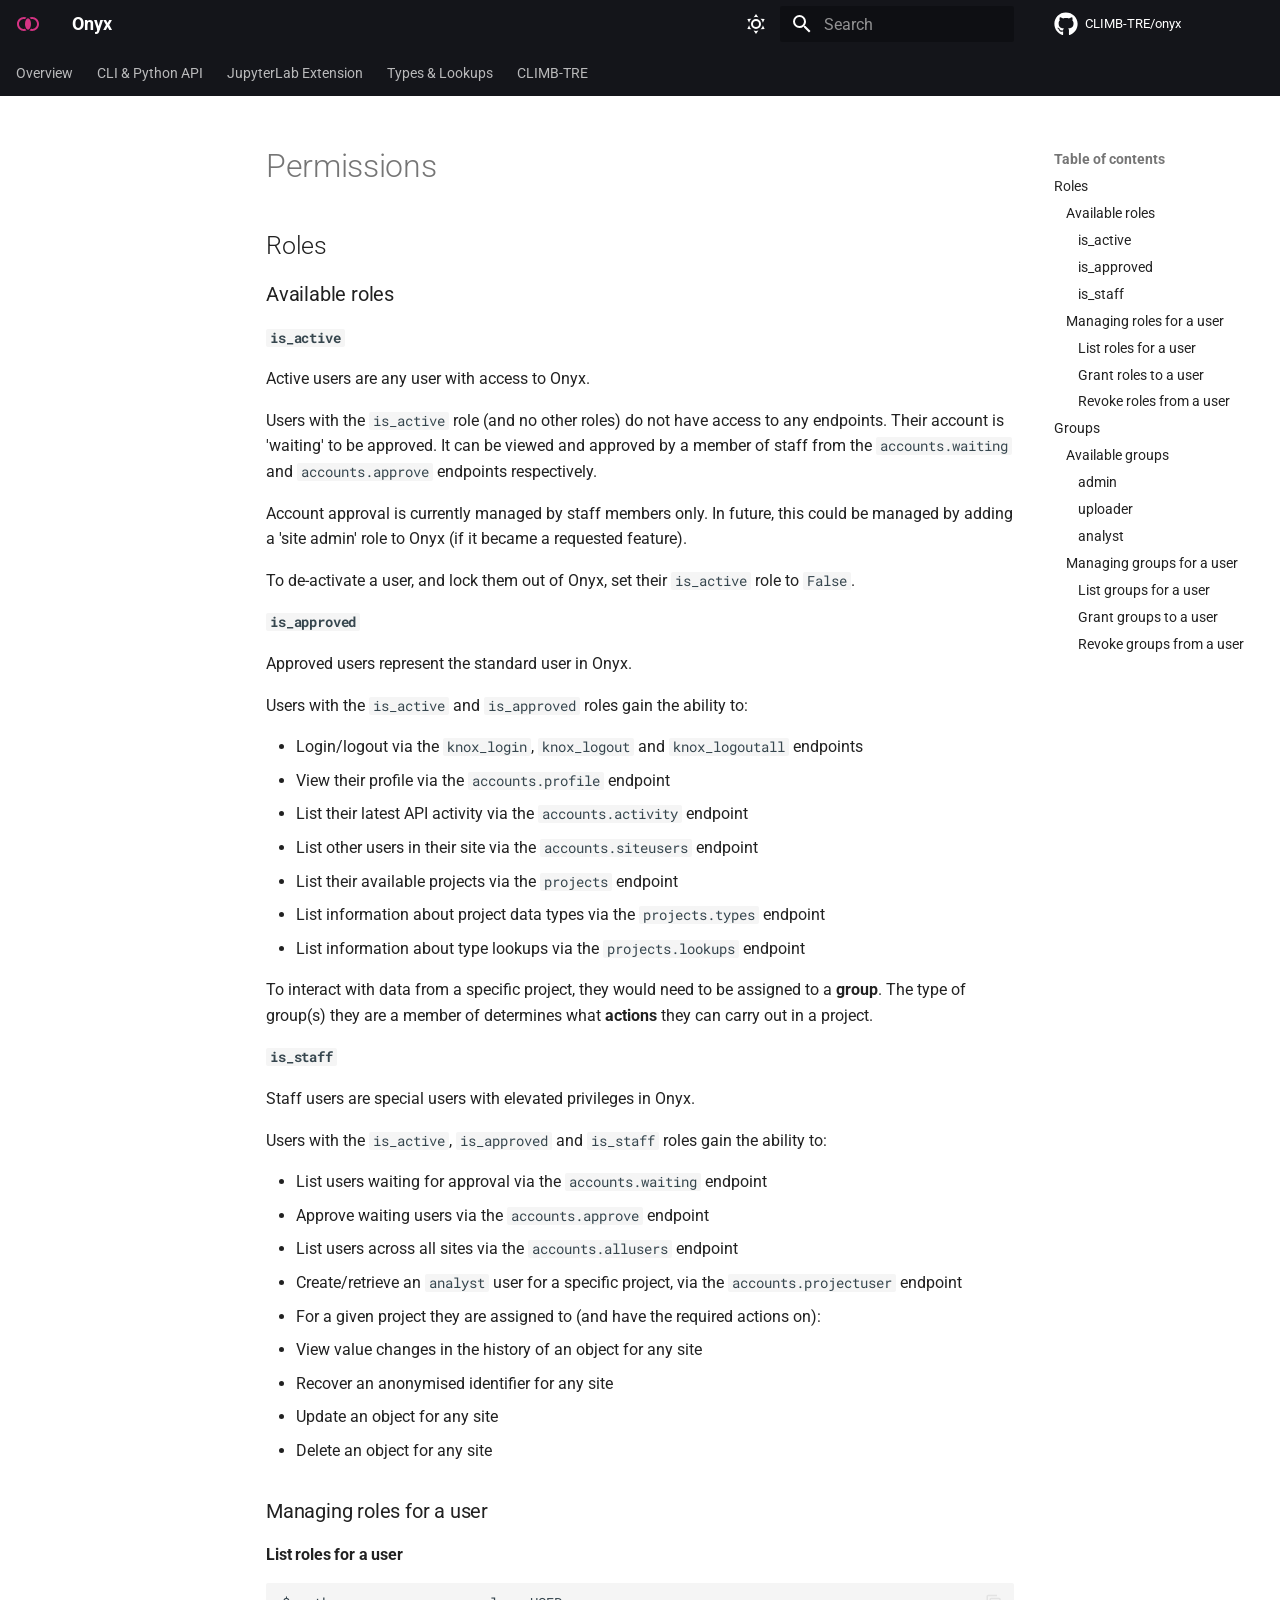
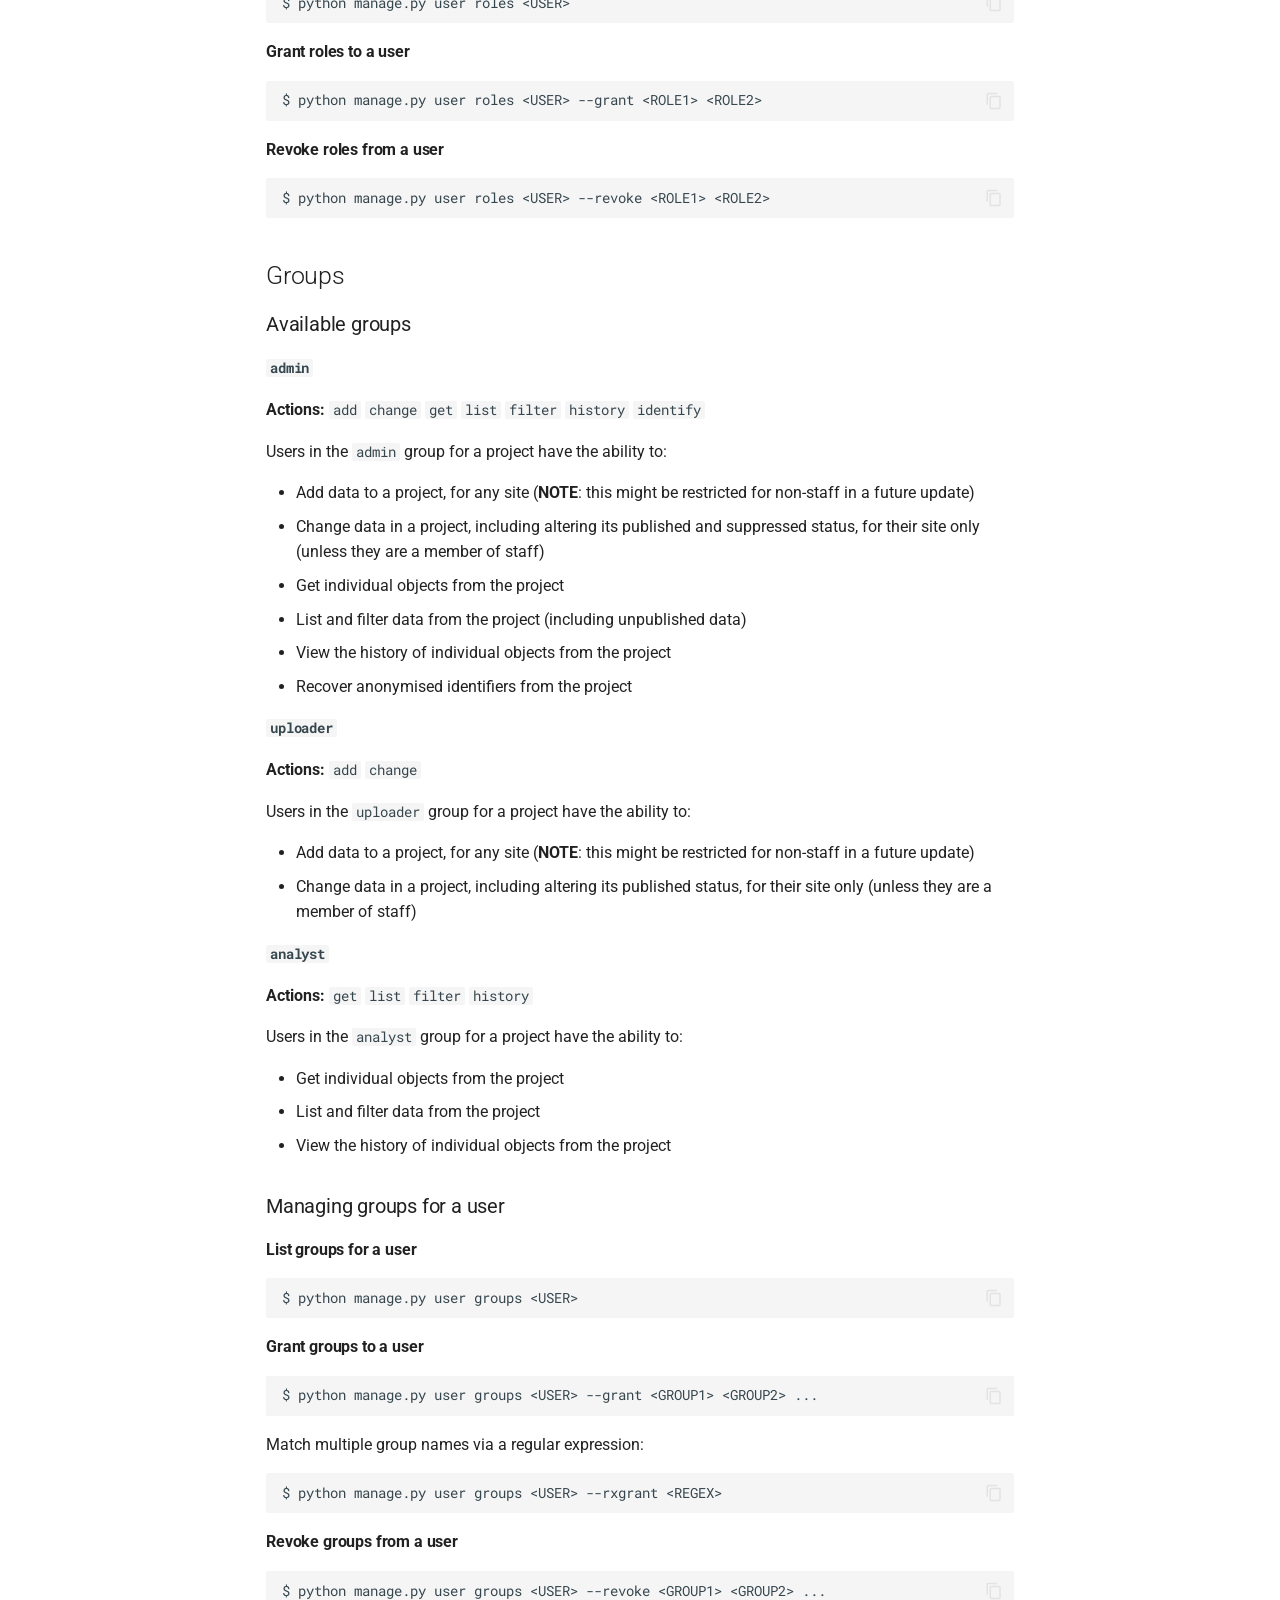
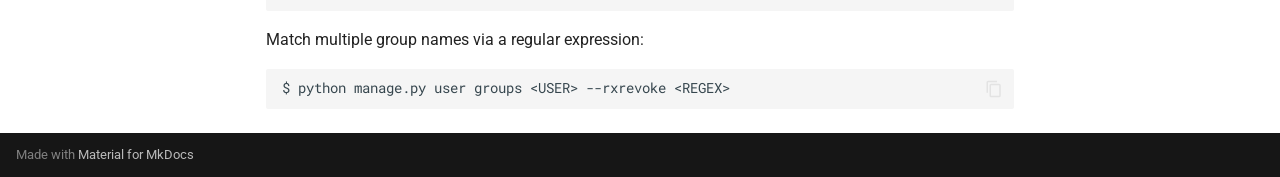
==== commit 096da239: "Deployed 9c9a843 with MkDocs version: 1.6.1" ====
--- a/backend/permissions/index.html
+++ b/backend/permissions/index.html
@@ -16,7 +16,7 @@
       
       
       <link rel="icon" href="../../assets/logo.svg">
-      <meta name="generator" content="mkdocs-1.6.1, mkdocs-material-9.6.17">
+      <meta name="generator" content="mkdocs-1.6.1, mkdocs-material-9.6.18">
     
     
       
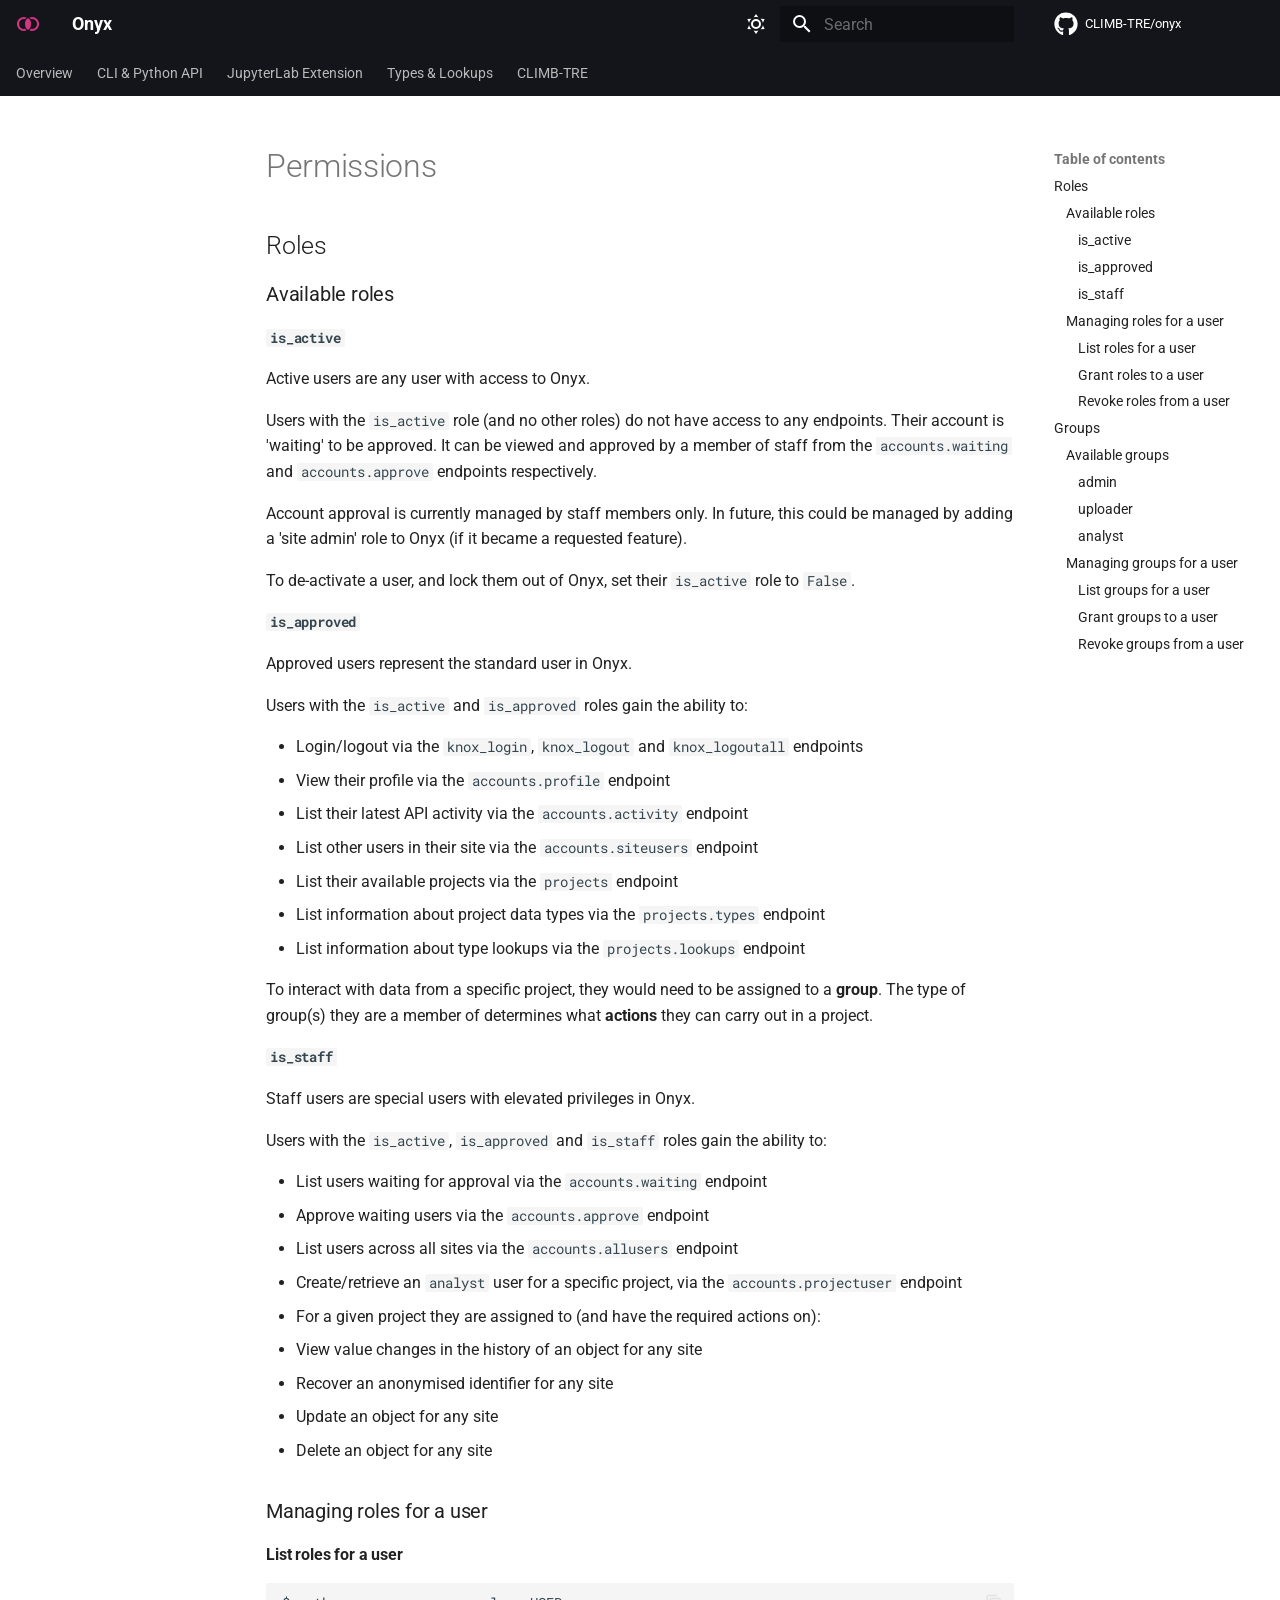
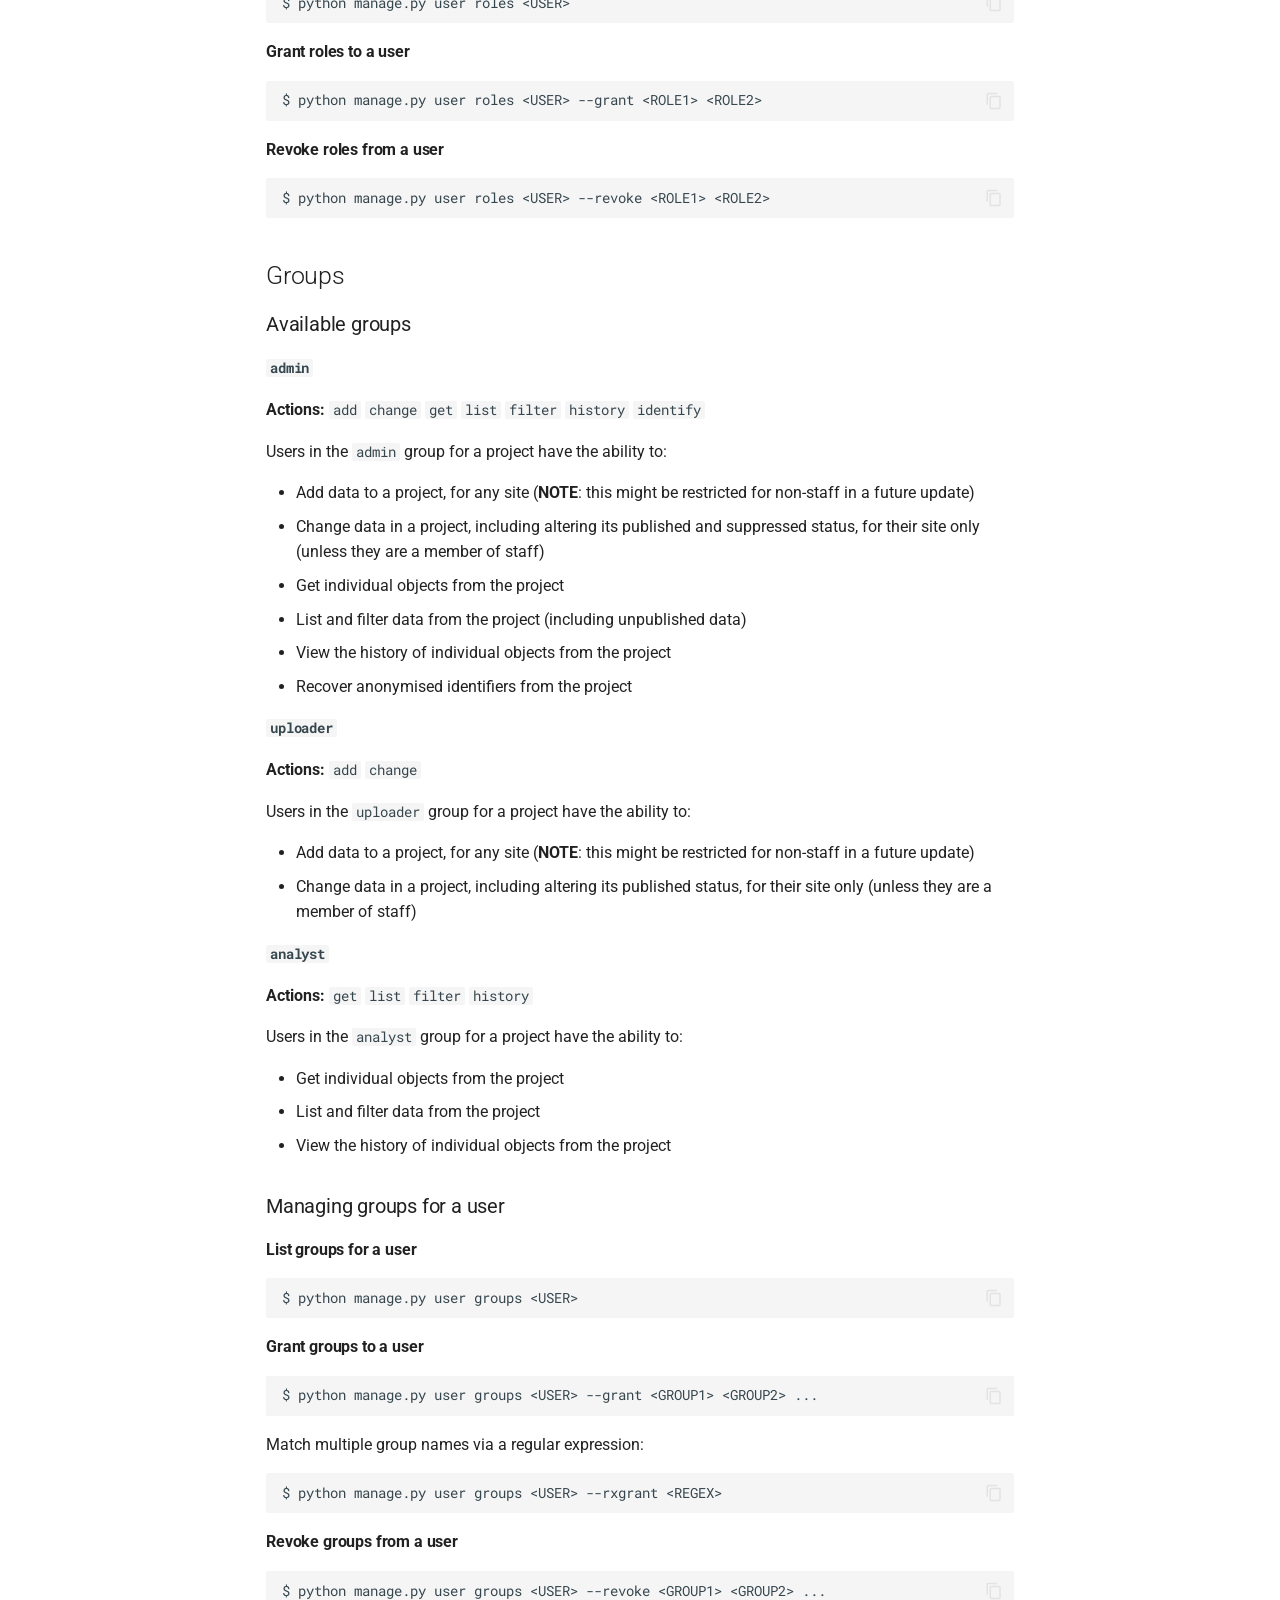
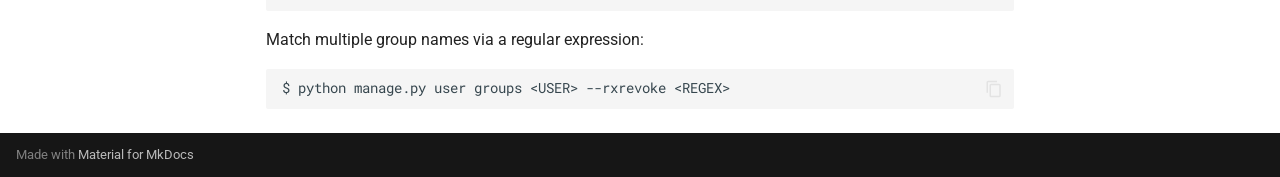
==== commit 69c2036d: "Deployed fad3fbf with MkDocs version: 1.6.1" ====
--- a/backend/permissions/index.html
+++ b/backend/permissions/index.html
@@ -16,7 +16,7 @@
       
       
       <link rel="icon" href="../../assets/logo.svg">
-      <meta name="generator" content="mkdocs-1.6.1, mkdocs-material-9.6.18">
+      <meta name="generator" content="mkdocs-1.6.1, mkdocs-material-9.6.19">
     
     
       
